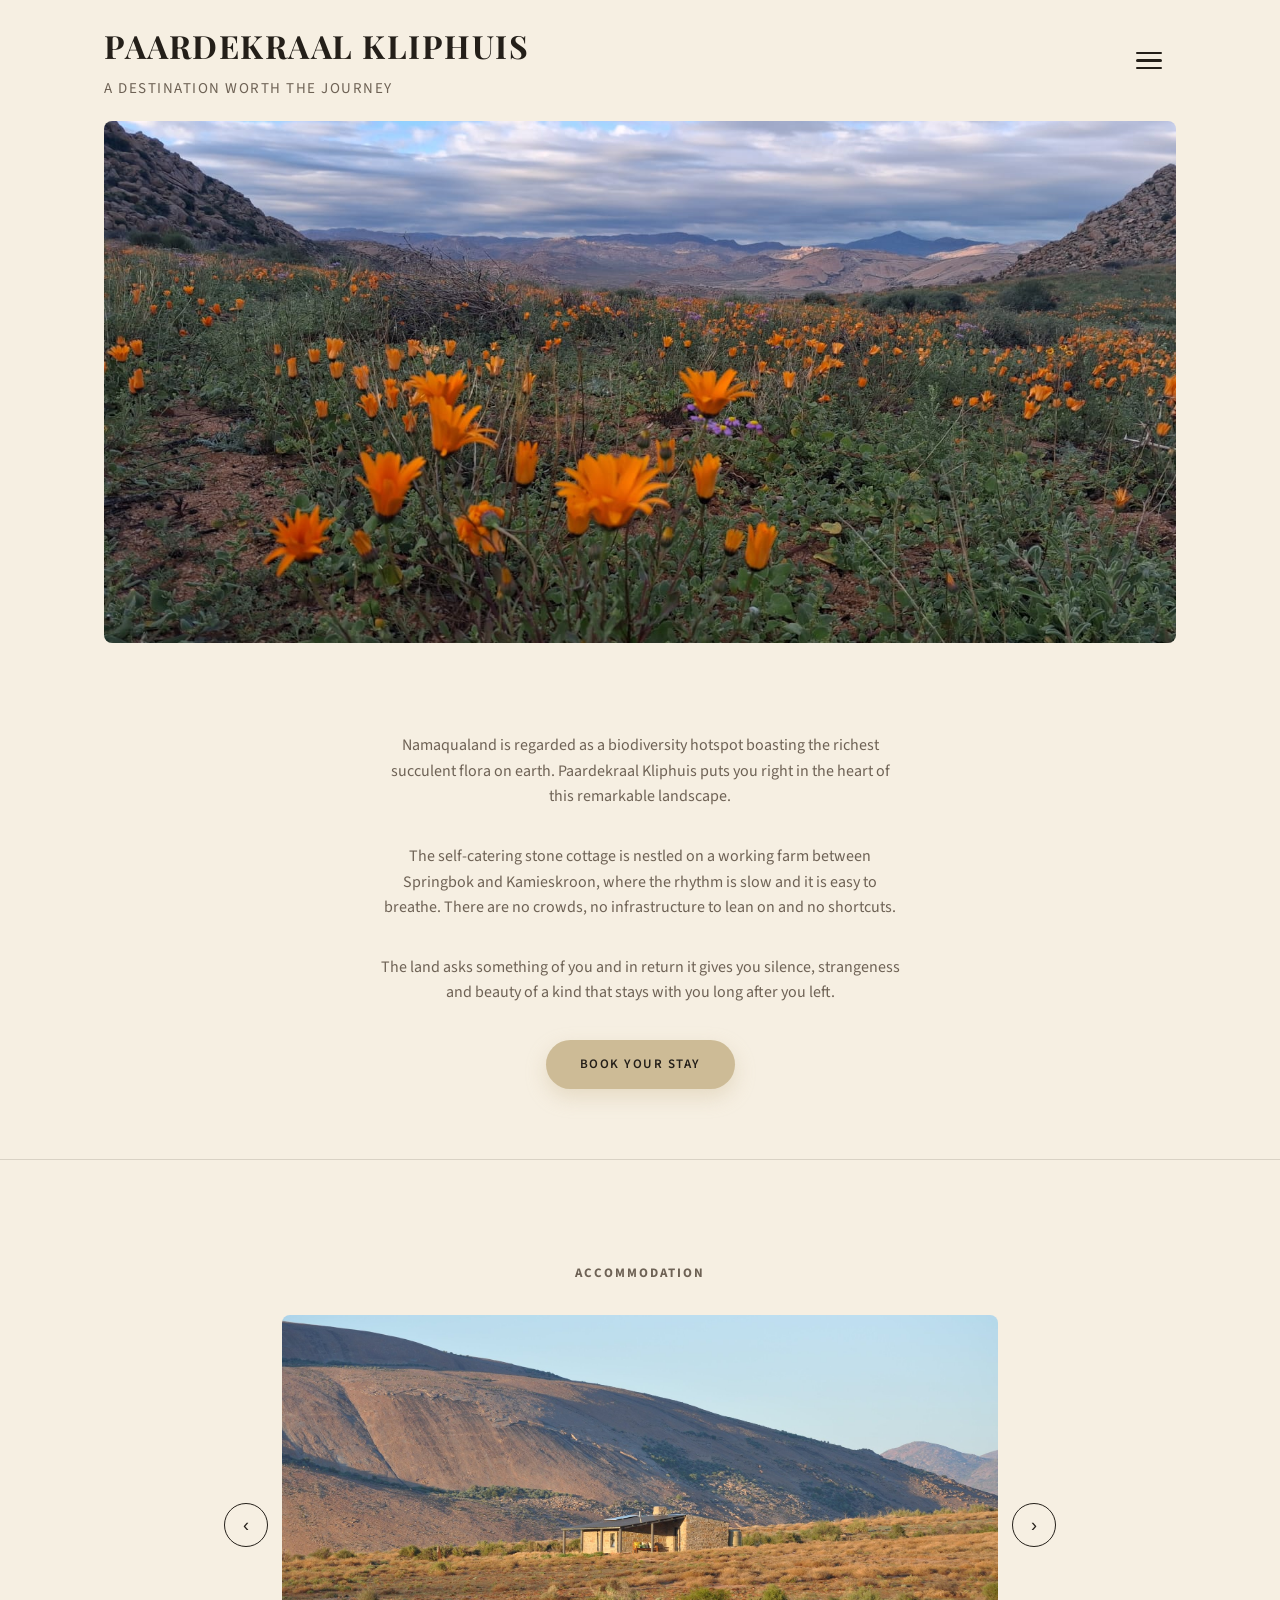
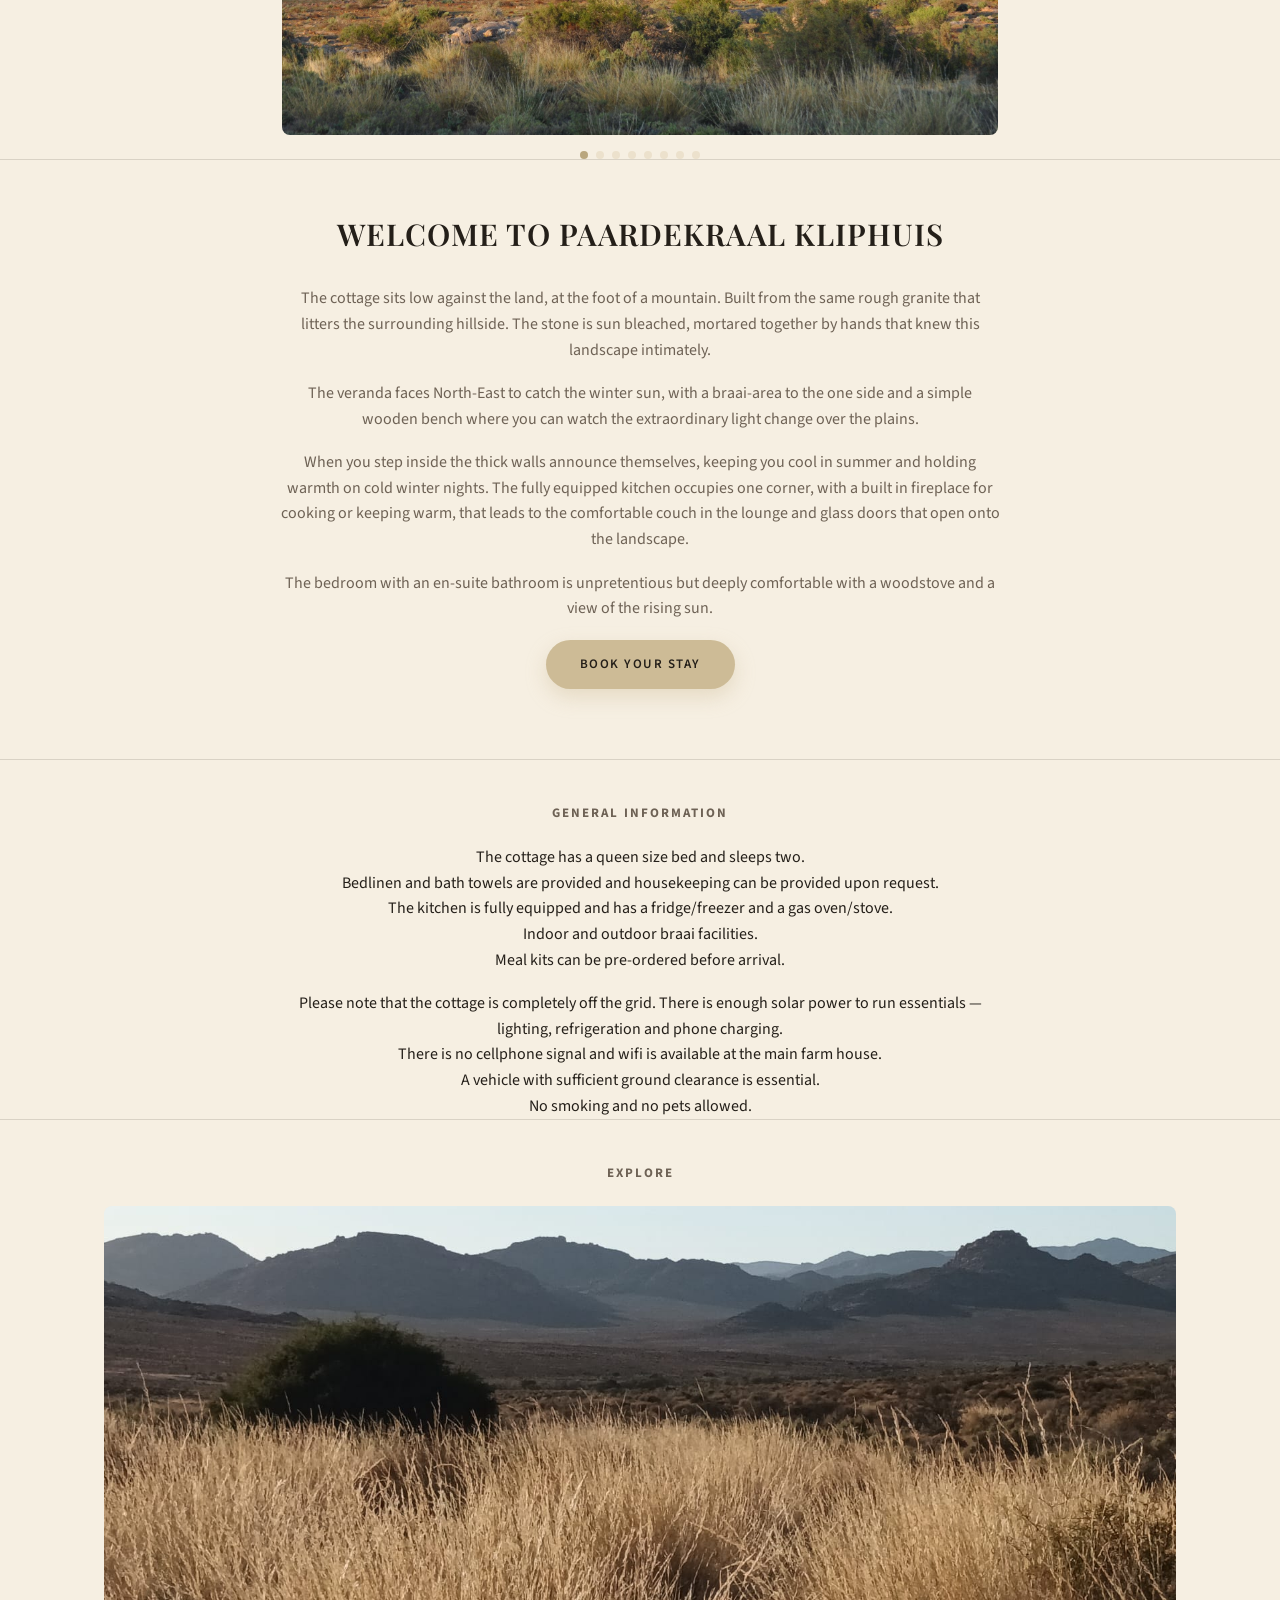
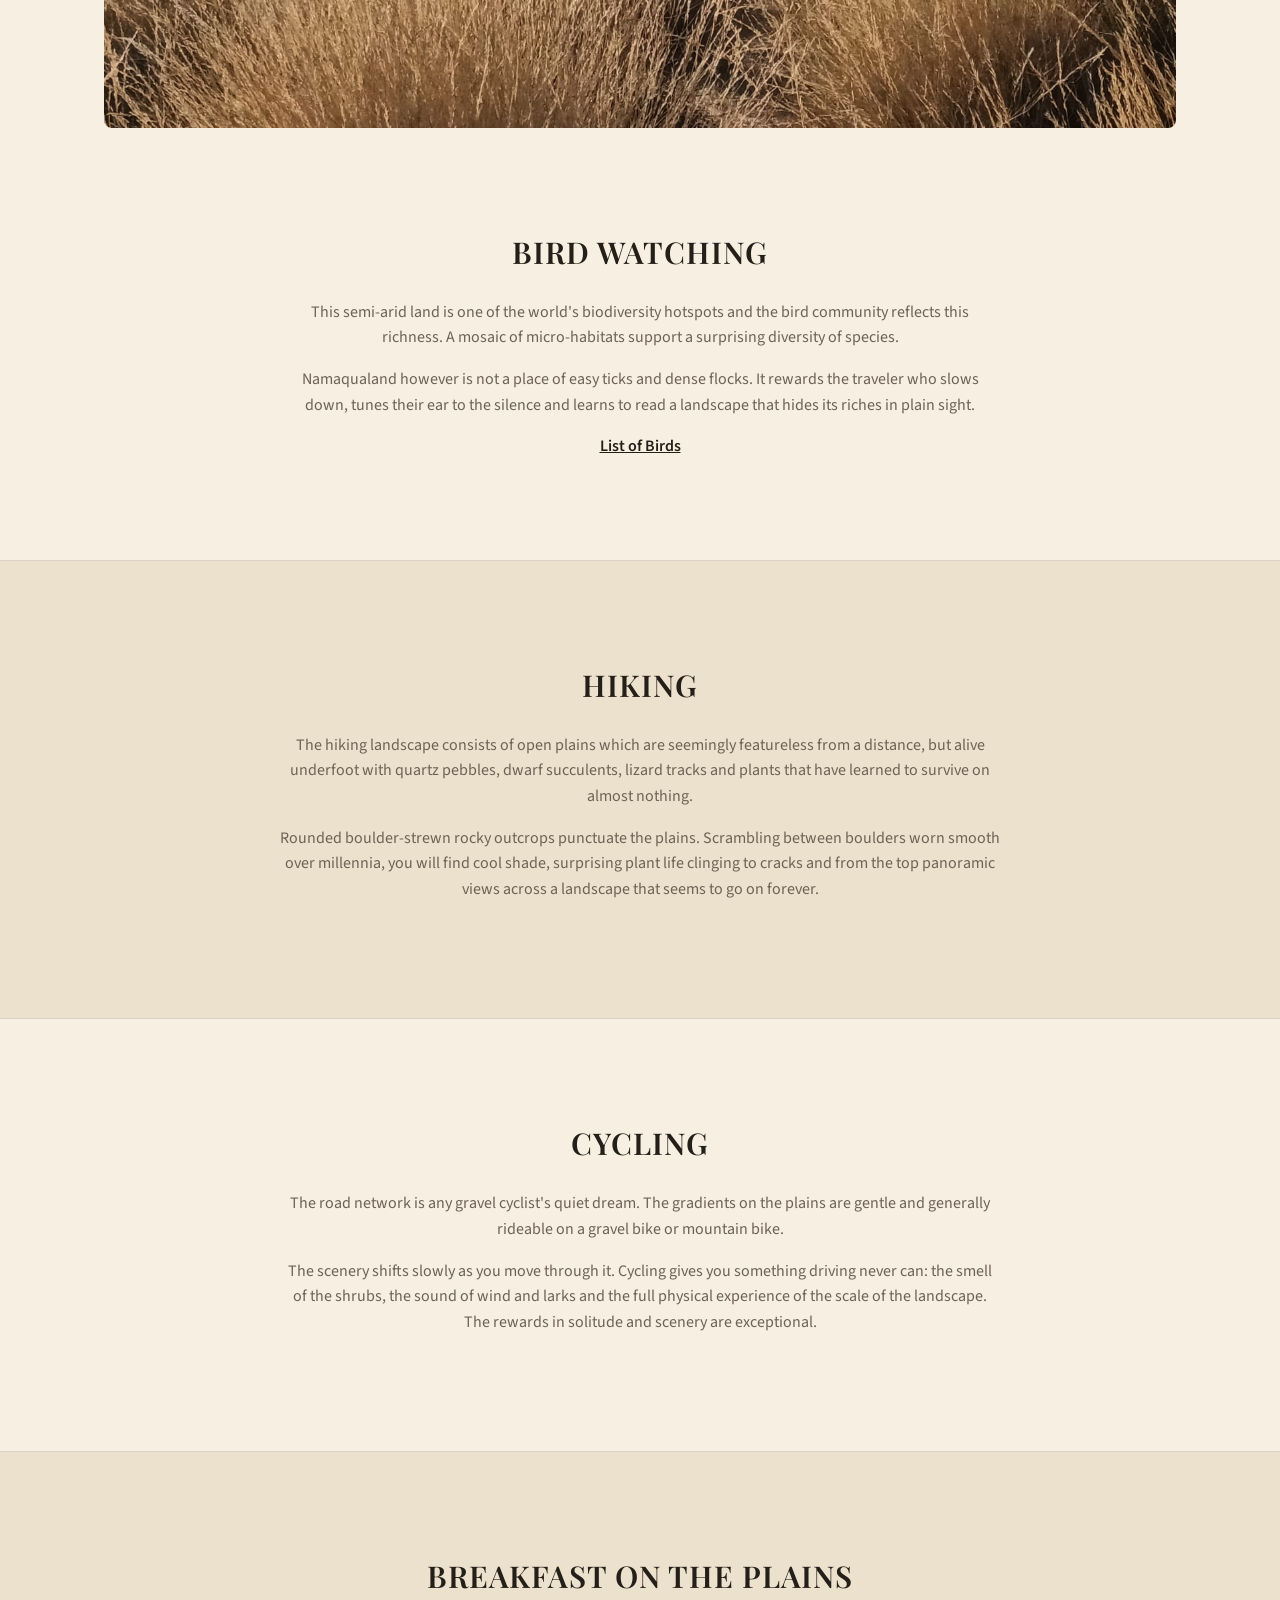
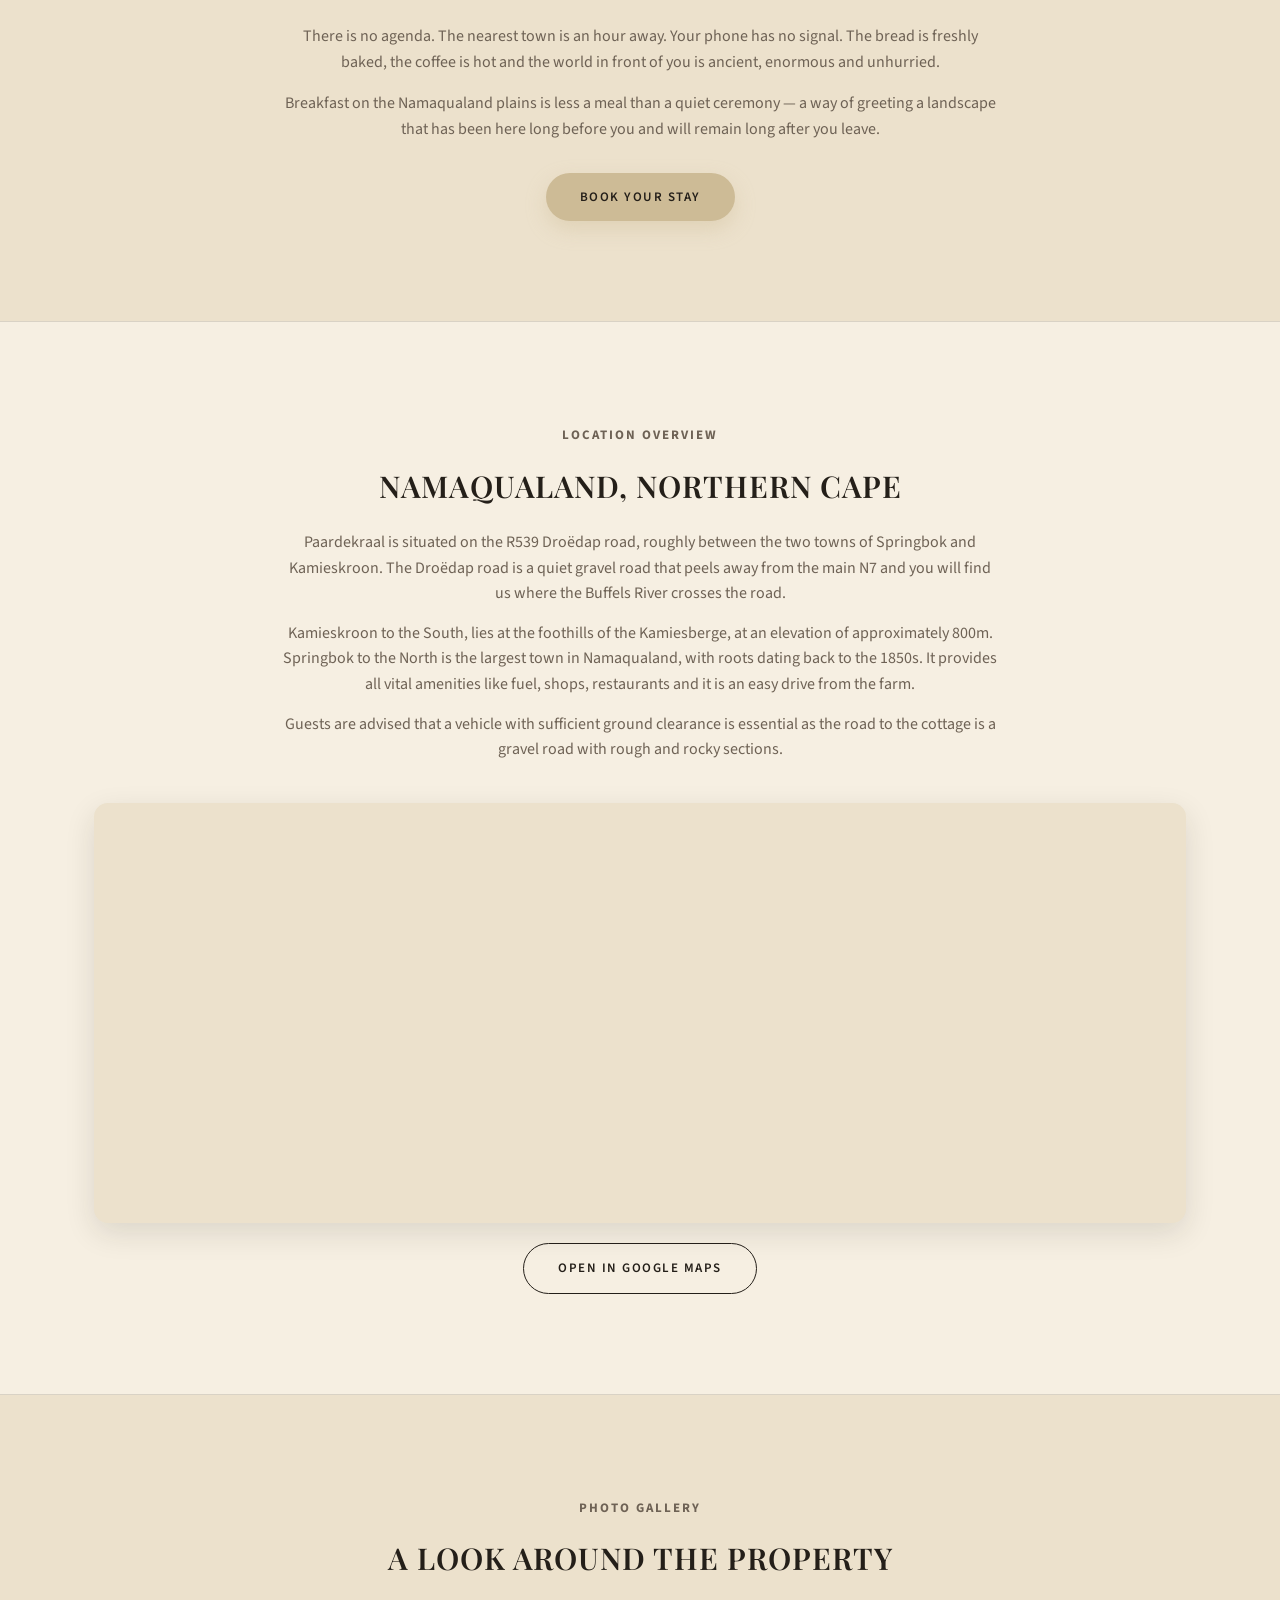
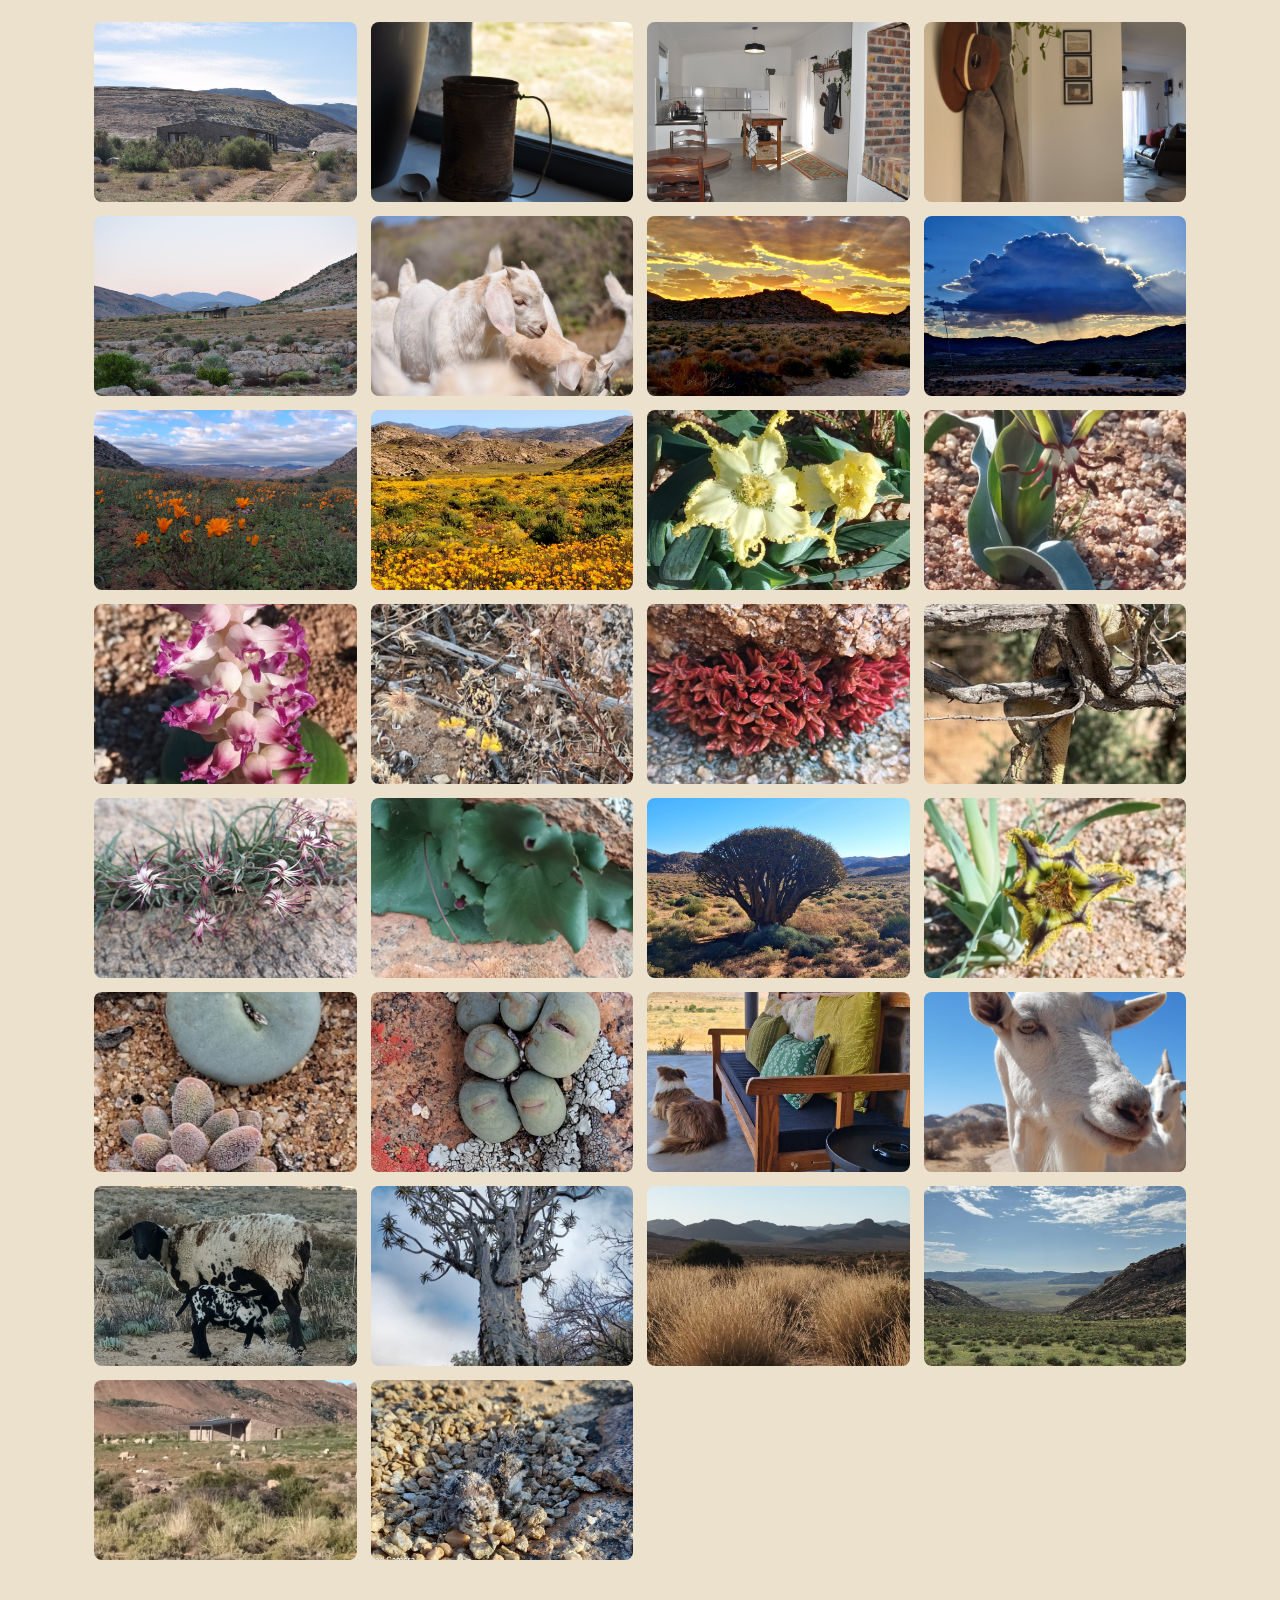
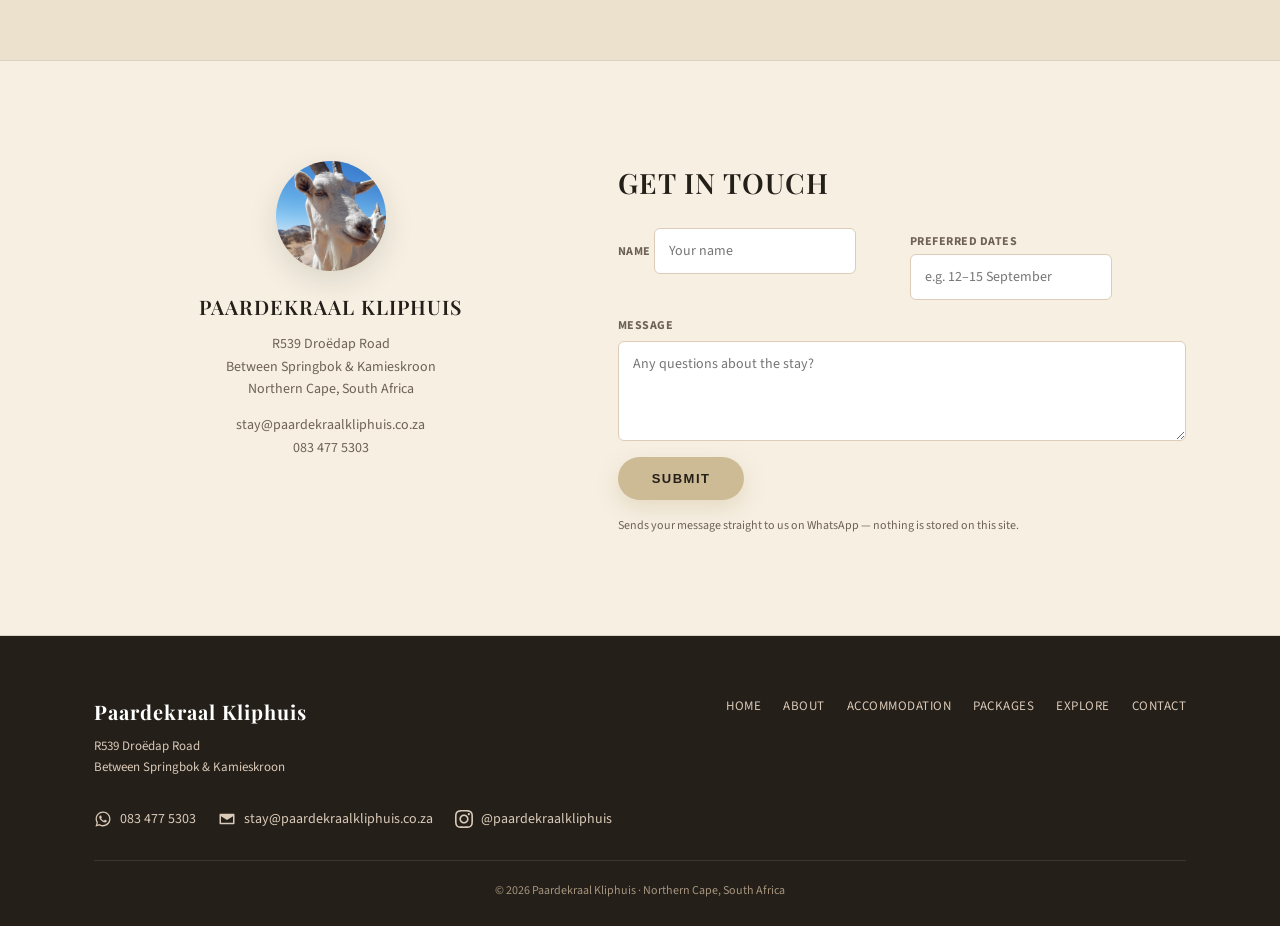
==== index.html @ 0a8bfa90 "Write General Information content directly under the home page section title instead of linking out" ====
<!DOCTYPE html>
<html lang="en">
<head>
<meta charset="UTF-8">
<meta name="viewport" content="width=device-width, initial-scale=1.0">
<meta name="color-scheme" content="only light">
<title>Paardekraal Kliphuis | Namaqualand Farm Stay</title>
<meta name="description" content="Paardekraal Kliphuis — a self-catering stone cottage on a working farm between Springbok and Kamieskroon, Northern Cape. A destination worth the journey.">
<link rel="preconnect" href="https://fonts.googleapis.com">
<link rel="preconnect" href="https://fonts.gstatic.com" crossorigin>
<link href="https://fonts.googleapis.com/css2?family=Playfair+Display:wght@500;600;700&family=Source+Sans+3:wght@300;400;600&display=swap" rel="stylesheet">
<style>
  :root{
    --terracotta:#cdbb96;
    --terracotta-dark:#b9a67e;
    --gold:#a68f66;
    --cream:#f6efe2;
    --cream-dark:#ece1cc;
    --brown:#241f19;
    --brown-soft:#6e6255;
    --white:#ffffff;
    --shadow:0 10px 30px rgba(36,31,25,0.12);
    --radius:14px;
  }
  *{box-sizing:border-box;margin:0;padding:0;}
  :root{color-scheme:only light;}
  html{scroll-behavior:smooth;}
  body{
    font-family:'Source Sans 3',-apple-system,BlinkMacSystemFont,"Segoe UI",Roboto,Helvetica,Arial,sans-serif;
    color:var(--brown);background:var(--cream);line-height:1.6;
  }
  img{max-width:100%;display:block;}
  a{color:inherit;}
  p{text-wrap:pretty;}
  .container{max-width:1140px;margin:0 auto;padding:0 24px;}
  h1,h2,h3{font-family:'Playfair Display',Georgia,serif;color:var(--brown);font-weight:600;}
  .eyebrow{text-transform:uppercase;letter-spacing:2px;font-size:13px;font-weight:700;color:var(--brown-soft);}
  .btn{
    display:inline-block;padding:14px 34px;border-radius:999px;font-weight:600;font-size:13px;
    letter-spacing:1.5px;text-transform:uppercase;text-decoration:none;cursor:pointer;border:none;
    transition:transform .15s ease, box-shadow .15s ease;
  }
  .btn:hover{transform:translateY(-2px);}
  .btn-primary{background:var(--terracotta);color:var(--brown);box-shadow:0 8px 20px rgba(205,187,150,0.4);}
  .btn-primary:hover{background:var(--terracotta-dark);color:var(--brown);}
  .btn-outline{background:transparent;color:var(--brown);border:1.5px solid var(--brown);}
  .btn-outline:hover{background:var(--brown);color:var(--white);}
  section{padding:100px 0;}
  hr.divider{border:none;height:1px;background:rgba(58,44,34,0.15);width:100%;margin:0;}

  /* NAV — hamburger far left (links to menu page), title stack on the right */
  header.nav{background:var(--cream);padding:20px 104px;}
  .nav-inner{display:flex;align-items:center;justify-content:space-between;width:100%;}
  .nav-toggle{
    display:flex;flex-direction:column;justify-content:center;gap:5px;
    width:40px;height:40px;background:none;border:none;cursor:pointer;padding:0;text-decoration:none;
  }
  .nav-toggle span{display:block;width:26px;height:2.5px;border-radius:2px;background:var(--brown);}
  .logo-stack{text-align:left;}
  .logo{font-family:'Playfair Display',serif;font-weight:700;font-size:clamp(20px, 6vw, 32px);letter-spacing:1.5px;text-transform:uppercase;}
  .tagline{font-size:clamp(10px, 2.6vw, 15px);letter-spacing:1.5px;text-transform:uppercase;color:var(--brown-soft);margin-top:6px;}

  /* HERO */
  .hero-wrap{padding:0 104px;}
  .hero-img{width:100%;height:58vh;min-height:378px;object-fit:cover;display:block;border-radius:8px;}
  .hero-text{text-align:center;padding:90px 0 70px;}
  .hero-text h1{font-size:clamp(26px, 7vw, 38px);line-height:1.25;max-width:760px;margin:0 auto 18px;text-transform:uppercase;letter-spacing:1px;}
  .hero-text p{max-width:520px;margin:0 auto 34px;color:var(--brown-soft);font-size:16px;}

  /* ACTIVITY BLOCKS */
  .activity-block{max-width:720px;margin:0 auto;text-align:center;}

  /* SINGLE-IMAGE SLIDER */
  .slider{display:flex;align-items:center;gap:14px;padding:0 24px 0;max-width:880px;margin:0 auto;}
  .slider-arrow{
    flex:none;width:44px;height:44px;border-radius:50%;border:1.5px solid var(--brown);background:none;
    display:flex;align-items:center;justify-content:center;cursor:pointer;font-size:18px;color:var(--brown);
  }
  .slider-arrow:hover{background:var(--brown);color:var(--white);}
  .slider-frame{flex:1;overflow:hidden;border-radius:8px;cursor:pointer;}
  .slider-frame img{width:100%;height:420px;object-fit:cover;display:block;}
  .slider-dots{display:flex;justify-content:center;gap:8px;margin-top:16px;}
  .slider-dots span{width:8px;height:8px;border-radius:50%;background:var(--cream-dark);display:block;}
  .slider-dots span.active{background:var(--terracotta-dark);}

  /* LIGHTBOX */
  .lightbox-overlay{
    position:fixed;inset:0;background:rgba(20,16,12,0.92);z-index:999;
    display:none;align-items:center;justify-content:center;padding:30px;
  }
  .lightbox-overlay.open{display:flex;}
  .lightbox-overlay img{max-width:92vw;max-height:88vh;border-radius:8px;object-fit:contain;}
  .lightbox-close{
    position:absolute;top:20px;right:24px;width:44px;height:44px;border-radius:50%;
    background:rgba(255,255,255,0.15);border:none;color:var(--white);font-size:26px;
    cursor:pointer;display:flex;align-items:center;justify-content:center;
  }
  .lightbox-close:hover{background:rgba(255,255,255,0.3);}

  /* STRIP GALLERY — 3 visible photos + arrows */
  .strip{display:flex;align-items:center;gap:14px;padding:0 24px 90px;max-width:1000px;margin:0 auto;}
  .strip-arrow{
    flex:none;width:44px;height:44px;border-radius:50%;border:1.5px solid var(--brown);background:none;
    display:flex;align-items:center;justify-content:center;cursor:pointer;font-size:18px;color:var(--brown);
  }
  .strip-arrow:hover{background:var(--brown);color:var(--white);}
  .strip-track{display:flex;gap:16px;overflow:hidden;flex:1;}
  .strip-track img{width:calc((100% - 32px)/3);height:200px;object-fit:cover;border-radius:6px;flex:none;transition:transform .3s;}

  /* SPLIT (welcome / location) */
  .split{display:grid;gap:0;grid-template-columns:1fr;align-items:stretch;}
  @media(min-width:860px){.split{grid-template-columns:1fr 1fr;}}
  .split img{width:100%;height:100%;object-fit:cover;min-height:340px;}
  .split-text{display:flex;flex-direction:column;justify-content:center;padding:60px;text-align:center;}
  .split-text h2{font-size:clamp(22px, 6vw, 30px);text-transform:uppercase;letter-spacing:1px;margin:10px 0 18px;}
  .split-text p{color:var(--brown-soft);margin-bottom:14px;}
  .split-text .btn{margin-top:14px;align-self:center;}

  /* MARQUEE */
  .marquee{background:var(--brown);color:var(--cream);overflow:hidden;padding:20px 0;white-space:nowrap;}
  .marquee-track{display:inline-block;animation:marquee 28s linear infinite;font-family:'Playfair Display',serif;font-size:15px;letter-spacing:2px;text-transform:uppercase;}
  .marquee-track span{margin:0 22px;color:var(--gold);}
  @keyframes marquee{from{transform:translateX(0);}to{transform:translateX(-50%);}}
  @media(prefers-reduced-motion:reduce){.marquee-track{animation:none;}}

  /* FAQ */
  .faq-wrap{display:grid;gap:50px;grid-template-columns:1fr;align-items:center;}
  @media(min-width:860px){.faq-wrap{grid-template-columns:1fr 1fr;}}
  .faq-wrap img{width:100%;border-radius:var(--radius);box-shadow:var(--shadow);}
  .faq-head h2{font-size:clamp(22px, 6vw, 30px);text-transform:uppercase;letter-spacing:1px;margin-bottom:24px;}
  details.faq-item{border-bottom:1px solid #ddccb8;padding:16px 0;}
  details.faq-item summary{cursor:pointer;font-weight:600;color:var(--brown);list-style:none;display:flex;justify-content:space-between;align-items:center;}
  details.faq-item summary::-webkit-details-marker{display:none;}
  details.faq-item summary::after{content:'+';font-size:20px;color:var(--brown);}
  details.faq-item[open] summary::after{content:'–';}
  details.faq-item p{margin-top:12px;color:var(--brown-soft);font-size:14px;}

  /* PACKAGES — text+button left, stacked list right */
  .packages-wrap{display:grid;gap:50px;grid-template-columns:1fr;align-items:center;}
  @media(min-width:860px){.packages-wrap{grid-template-columns:1fr 1fr;}}
  .packages-text{text-align:center;}
  @media(min-width:860px){.packages-text{text-align:left;}}
  .packages-text h2{font-size:clamp(22px, 6vw, 30px);text-transform:uppercase;letter-spacing:1px;margin:14px 0 16px;}
  .packages-text p{color:var(--brown-soft);margin-bottom:22px;}
  .packages-list{display:flex;flex-direction:column;}
  .package-row{border-top:1px solid #ddccb8;padding:26px 6px;text-align:center;}
  .packages-list .package-row:last-child{border-bottom:1px solid #ddccb8;}
  .package-row h3{font-size:16px;text-transform:uppercase;letter-spacing:.5px;margin-bottom:6px;color:var(--brown);}
  .package-row p{color:var(--brown-soft);font-size:14px;font-style:italic;}

  /* COMMITTED (plain text) */
  .committed{text-align:center;background:var(--cream-dark);}
  .committed .container{max-width:680px;}
  .committed h2{font-size:clamp(22px, 6vw, 30px);text-transform:uppercase;letter-spacing:1px;margin:14px 0 16px;}
  .committed p{color:var(--brown-soft);}

  /* CTA BANNER */
  .cta-banner{position:relative;padding:0;}
  .cta-banner-img{width:100%;height:520px;object-fit:cover;display:block;}
  .cta-card{
    position:absolute;top:50%;left:50%;transform:translate(-50%,-50%);
    background:var(--white);border-radius:var(--radius);box-shadow:var(--shadow);
    padding:48px 40px;max-width:460px;width:90%;text-align:center;
  }
  .cta-card h2{font-size:clamp(20px, 5.5vw, 26px);text-transform:uppercase;letter-spacing:1px;margin-bottom:16px;}
  .cta-card p{color:var(--brown-soft);margin-bottom:22px;font-size:14px;}

  /* CONTACT */
  .contact-wrap{display:grid;gap:50px;grid-template-columns:1fr;}
  @media(min-width:860px){.contact-wrap{grid-template-columns:1fr 1.2fr;}}
  .contact-info{text-align:center;}
  .contact-photo{width:110px;height:110px;border-radius:50%;object-fit:cover;margin:0 auto 20px;box-shadow:var(--shadow);}
  .contact-info h3{font-size:20px;text-transform:uppercase;letter-spacing:1px;margin-bottom:10px;}
  .contact-info p{color:var(--brown-soft);font-size:14px;}
  .contact-form h2{font-size:clamp(20px, 6vw, 28px);text-transform:uppercase;letter-spacing:1px;margin-bottom:22px;}
  form{display:flex;flex-direction:column;gap:16px;}
  .form-row{display:grid;gap:16px;grid-template-columns:1fr;}
  @media(min-width:600px){.form-row{grid-template-columns:1fr 1fr;}}
  form label{font-size:12px;font-weight:700;color:var(--brown-soft);text-transform:uppercase;letter-spacing:.5px;margin-bottom:-10px;}
  form input, form textarea{
    padding:12px 14px;border-radius:6px;border:1px solid #ddccb8;font-family:inherit;font-size:14px;background:var(--white);
  }
  form textarea{resize:vertical;min-height:100px;}
  .form-note{font-size:12px;color:var(--brown-soft);}

  /* FOOTER */
  footer{background:var(--brown);color:#d9c9b8;padding:60px 0 26px;}
  .footer-top{display:flex;flex-wrap:wrap;justify-content:space-between;gap:30px;margin-bottom:24px;}
  .footer-logo{font-family:'Playfair Display',serif;font-size:20px;color:var(--white);font-weight:700;letter-spacing:1px;}
  .footer-links{display:flex;gap:22px;list-style:none;font-size:13px;flex-wrap:wrap;text-transform:uppercase;letter-spacing:.5px;}
  .footer-links a{text-decoration:none;color:#d9c9b8;}
  .footer-links a:hover{color:var(--gold);}
  .footer-contacts{display:flex;flex-wrap:wrap;gap:22px;}
  .footer-contacts a{display:flex;align-items:center;gap:8px;text-decoration:none;color:#d9c9b8;font-size:14px;}
  .footer-contacts a:hover{color:var(--gold);}
  .footer-contacts svg{width:18px;height:18px;fill:currentColor;flex:none;}
  .footer-bottom{border-top:1px solid rgba(255,255,255,0.1);padding-top:20px;margin-top:30px;font-size:12px;text-align:center;color:#a6957f;}

  /* MOBILE */
  @media(max-width:600px){
    .container{padding:0 18px;}
    section{padding:56px 0;}
    header.nav{padding:14px 42px;}
    .hero-wrap{padding:0 42px;}
    .hero-img{height:40vh;min-height:258px;}
    .hero-text{padding:56px 0 44px;}
    .hero-text p{padding:0 6px;}
    .split-text{padding:36px 22px;}
    .slider{padding:0 4px;gap:8px;}
    .slider-arrow{width:36px;height:36px;font-size:16px;}
    .slider-frame img{height:240px;}
    .strip{padding:0 4px 56px;gap:8px;}
    .strip-arrow{width:36px;height:36px;font-size:16px;}
    .strip-track img{height:140px;}
    .cta-banner-img{height:340px;}
    .cta-card{padding:28px 22px;width:88%;}
    .btn{padding:12px 24px;font-size:12px;}
    .marquee-track{font-size:12px;}
    #map{height:280px !important;}
  }
</style>
</head>
<body>

<header class="nav">
  <div class="nav-inner">
    <div class="logo-stack">
      <div class="logo">Paardekraal Kliphuis</div>
      <div class="tagline">A Destination Worth The Journey</div>
    </div>
    <a href="menu.html" class="nav-toggle" aria-label="Open menu">
      <span></span><span></span><span></span>
    </a>
  </div>
</header>

<div class="hero-wrap">
  <img id="top" class="hero-img" src="images/003.jpeg" alt="Orange wildflower valley under a blue sky at Paardekraal Kliphuis">
</div>

<!-- HERO TEXT -->
<section class="hero-text">
  <div class="container">
    <p>Namaqualand is regarded as a biodiversity hotspot boasting the richest succulent flora on earth. Paardekraal Kliphuis puts you right in the heart of this remarkable landscape.</p>
    <p>The self-catering stone cottage is nestled on a working farm between Springbok and Kamieskroon, where the rhythm is slow and it is easy to breathe. There are no crowds, no infrastructure to lean on and no shortcuts.</p>
    <p>The land asks something of you and in return it gives you silence, strangeness and beauty of a kind that stays with you long after you left.</p>
    <a href="book.html" class="btn btn-primary">Book Your Stay</a>
  </div>
</section>

<hr class="divider">
<!-- ACCOMMODATION -->
<section style="padding-bottom:0;">
  <div class="container" style="text-align:center;margin-bottom:30px;">
    <span class="eyebrow">Accommodation</span>
  </div>
  <div class="slider">
    <button class="slider-arrow" id="slider-prev" aria-label="Previous photo">&#8249;</button>
    <div class="slider-frame" id="slider-frame">
      <img id="slider-img" src="images/032.jpeg" alt="The cottage at sunset with mountains behind">
    </div>
    <button class="slider-arrow" id="slider-next" aria-label="Next photo">&#8250;</button>
  </div>
  <div class="slider-dots" id="slider-dots"></div>
</section>

<div class="lightbox-overlay" id="lightbox">
  <button class="lightbox-close" id="lightbox-close" aria-label="Close">&times;</button>
  <img id="lightbox-img" src="" alt="">
</div>

<script>
  (function(){
    var photos = [
      { src: 'images/032.jpeg', alt: 'The cottage at sunset with mountains behind', pos: 'center' },
      { src: 'images/033.jpeg', alt: 'Bathroom vanity and sink', pos: 'center 20%' },
      { src: 'images/034.jpeg', alt: 'Bathroom with shower', pos: 'center' },
      { src: 'images/035.jpeg', alt: 'Bedroom', pos: 'center' },
      { src: 'images/036.jpeg', alt: 'Wood-burning stove', pos: 'center' },
      { src: 'images/037.jpeg', alt: 'Kitchen', pos: 'center' },
      { src: 'images/038.jpeg', alt: 'Bookshelf and entryway', pos: 'center 15%' },
      { src: 'images/039.jpeg', alt: 'Living room with stone wall and cowhide rug', pos: 'center' }
    ];
    var idx = 0;
    var img = document.getElementById('slider-img');
    var dotsWrap = document.getElementById('slider-dots');
    var lightbox = document.getElementById('lightbox');
    var lightboxImg = document.getElementById('lightbox-img');
    photos.forEach(function(_, i){
      var d = document.createElement('span');
      if (i === 0) d.className = 'active';
      dotsWrap.appendChild(d);
    });
    function render(){
      img.src = photos[idx].src;
      img.alt = photos[idx].alt;
      img.style.objectPosition = photos[idx].pos || 'center';
      Array.prototype.forEach.call(dotsWrap.children, function(d, i){
        d.className = (i === idx) ? 'active' : '';
      });
    }
    document.getElementById('slider-prev').addEventListener('click', function(){
      idx = (idx - 1 + photos.length) % photos.length; render();
    });
    document.getElementById('slider-next').addEventListener('click', function(){
      idx = (idx + 1) % photos.length; render();
    });
    document.getElementById('slider-frame').addEventListener('click', function(){
      lightboxImg.src = photos[idx].src;
      lightboxImg.alt = photos[idx].alt;
      lightbox.classList.add('open');
    });
    document.getElementById('lightbox-close').addEventListener('click', function(){
      lightbox.classList.remove('open');
    });
    lightbox.addEventListener('click', function(e){
      if (e.target === lightbox) lightbox.classList.remove('open');
    });
    render();
  })();
</script>

<hr class="divider">
<section class="hero-text" id="welcome" style="padding-top:50px;">
  <div class="container">
    <h2 style="font-size:clamp(22px, 6vw, 30px);text-transform:uppercase;letter-spacing:1px;margin-bottom:28px;">Welcome to Paardekraal Kliphuis</h2>
    <p style="max-width:720px;margin:0 auto 18px;">The cottage sits low against the land, at the foot of a mountain. Built from the same rough granite that litters the surrounding hillside. The stone is sun bleached, mortared together by hands that knew this landscape intimately.</p>
    <p style="max-width:720px;margin:0 auto 18px;">The veranda faces North-East to catch the winter sun, with a braai-area to the one side and a simple wooden bench where you can watch the extraordinary light change over the plains.</p>
    <p style="max-width:720px;margin:0 auto 18px;">When you step inside the thick walls announce themselves, keeping you cool in summer and holding warmth on cold winter nights. The fully equipped kitchen occupies one corner, with a built in fireplace for cooking or keeping warm, that leads to the comfortable couch in the lounge and glass doors that open onto the landscape.</p>
    <p style="max-width:720px;margin:0 auto 18px;">The bedroom with an en-suite bathroom is unpretentious but deeply comfortable with a woodstove and a view of the rising sun.</p>

    <a href="book.html" class="btn btn-primary">Book Your Stay</a>
  </div>
</section>

<hr class="divider">
<div class="container" style="text-align:center;padding-top:40px;padding-bottom:20px;">
  <span class="eyebrow">General Information</span>
</div>
<div class="container" style="text-align:center;">
  <div style="max-width:720px;margin:0 auto;">
    <p style="margin-bottom:0;">The cottage has a queen size bed and sleeps two.</p>
    <p style="margin-bottom:0;">Bedlinen and bath towels are provided and housekeeping can be provided upon request.</p>
    <p style="margin-bottom:0;">The kitchen is fully equipped and has a fridge/freezer and a gas oven/stove.</p>
    <p style="margin-bottom:0;">Indoor and outdoor braai facilities.</p>
    <p style="margin-bottom:18px;">Meal kits can be pre-ordered before arrival.</p>
    <p style="margin-bottom:0;">Please note that the cottage is completely off the grid. There is enough solar power to run essentials — lighting, refrigeration and phone charging.</p>
    <p style="margin-bottom:0;">There is no cellphone signal and wifi is available at the main farm house.</p>
    <p style="margin-bottom:0;">A vehicle with sufficient ground clearance is essential.</p>
    <p>No smoking and no pets allowed.</p>
  </div>
</div>

<hr class="divider">
<!-- EXPLORE -->
<div class="container" style="text-align:center;padding-top:40px;padding-bottom:20px;">
  <span class="eyebrow">Explore</span>
</div>
<div class="hero-wrap">
  <img class="hero-img" src="images/027.jpeg" alt="Golden grass plains and mountains near Paardekraal Kliphuis">
</div>
<section id="explore">
  <div class="container">
    <div class="activity-block">
      <h2 style="font-size:clamp(22px, 6vw, 30px);text-transform:uppercase;letter-spacing:1px;margin-bottom:24px;">Bird Watching</h2>
      <p style="color:var(--brown-soft);margin-bottom:16px;">This semi-arid land is one of the world's biodiversity hotspots and the bird community reflects this richness. A mosaic of micro-habitats support a surprising diversity of species.</p>
      <p style="color:var(--brown-soft);margin-bottom:16px;">Namaqualand however is not a place of easy ticks and dense flocks. It rewards the traveler who slows down, tunes their ear to the silence and learns to read a landscape that hides its riches in plain sight.</p>
      <a href="birds.html" style="color:var(--brown);text-decoration:underline;font-weight:600;">List of Birds</a>
    </div>
  </div>
</section>

<hr class="divider">
<section style="background:var(--cream-dark);">
  <div class="container">
    <div class="activity-block">
      <h2 style="font-size:clamp(22px, 6vw, 30px);text-transform:uppercase;letter-spacing:1px;margin-bottom:24px;">Hiking</h2>
      <p style="color:var(--brown-soft);margin-bottom:16px;">The hiking landscape consists of open plains which are seemingly featureless from a distance, but alive underfoot with quartz pebbles, dwarf succulents, lizard tracks and plants that have learned to survive on almost nothing.</p>
      <p style="color:var(--brown-soft);margin-bottom:16px;">Rounded boulder-strewn rocky outcrops punctuate the plains. Scrambling between boulders worn smooth over millennia, you will find cool shade, surprising plant life clinging to cracks and from the top panoramic views across a landscape that seems to go on forever.</p>
    </div>
  </div>
</section>

<hr class="divider">
<section>
  <div class="container">
    <div class="activity-block">
      <h2 style="font-size:clamp(22px, 6vw, 30px);text-transform:uppercase;letter-spacing:1px;margin-bottom:24px;">Cycling</h2>
      <p style="color:var(--brown-soft);margin-bottom:16px;">The road network is any gravel cyclist's quiet dream. The gradients on the plains are gentle and generally rideable on a gravel bike or mountain bike.</p>
      <p style="color:var(--brown-soft);margin-bottom:16px;">The scenery shifts slowly as you move through it. Cycling gives you something driving never can: the smell of the shrubs, the sound of wind and larks and the full physical experience of the scale of the landscape. The rewards in solitude and scenery are exceptional.</p>
    </div>
  </div>
</section>

<hr class="divider">
<section style="background:var(--cream-dark);">
  <div class="container">
    <div class="activity-block">
      <h2 style="font-size:clamp(22px, 6vw, 30px);text-transform:uppercase;letter-spacing:1px;margin-bottom:24px;">Breakfast on the Plains</h2>
      <p style="color:var(--brown-soft);margin-bottom:16px;">There is no agenda. The nearest town is an hour away. Your phone has no signal. The bread is freshly baked, the coffee is hot and the world in front of you is ancient, enormous and unhurried.</p>
      <p style="color:var(--brown-soft);margin-bottom:16px;">Breakfast on the Namaqualand plains is less a meal than a quiet ceremony — a way of greeting a landscape that has been here long before you and will remain long after you leave.</p>
      <a href="book.html" class="btn btn-primary" style="margin-top:14px;">Book Your Stay</a>
    </div>
  </div>
</section>

<hr class="divider">
<!-- LOCATION -->
<section id="location">
  <div class="container">
    <div style="text-align:center;max-width:720px;margin:0 auto 40px;">
      <span class="eyebrow">Location Overview</span>
      <h2 style="font-size:clamp(22px, 6vw, 30px);text-transform:uppercase;letter-spacing:1px;margin:14px 0 20px;">Namaqualand, Northern Cape</h2>
      <p style="color:var(--brown-soft);margin-bottom:14px;">Paardekraal is situated on the R539 Droëdap road, roughly between the two towns of Springbok and Kamieskroon. The Droëdap road is a quiet gravel road that peels away from the main N7 and you will find us where the Buffels River crosses the road.</p>
      <p style="color:var(--brown-soft);margin-bottom:14px;">Kamieskroon to the South, lies at the foothills of the Kamiesberge, at an elevation of approximately 800m. Springbok to the North is the largest town in Namaqualand, with roots dating back to the 1850s. It provides all vital amenities like fuel, shops, restaurants and it is an easy drive from the farm.</p>
      <p style="color:var(--brown-soft);">Guests are advised that a vehicle with sufficient ground clearance is essential as the road to the cottage is a gravel road with rough and rocky sections.</p>
    </div>
    <div id="map" style="width:100%;height:420px;border-radius:var(--radius);box-shadow:var(--shadow);background:var(--cream-dark);"></div>
    <div style="text-align:center;margin-top:20px;">
      <a id="gmaps-link" href="#" target="_blank" rel="noopener" class="btn btn-outline">Open in Google Maps</a>
    </div>
  </div>
</section>
<link rel="stylesheet" href="https://unpkg.com/leaflet@1.9.4/dist/leaflet.css"/>
<script src="https://unpkg.com/leaflet@1.9.4/dist/leaflet.js"></script>
<script>
  (function () {
    var map = L.map('map', { zoomControl: true });
    L.tileLayer('https://server.arcgisonline.com/ArcGIS/rest/services/World_Imagery/MapServer/tile/{z}/{y}/{x}', {
      attribution: '© <a href="https://www.esri.com">Esri</a>, Maxar, Earthstar Geographics',
      maxZoom: 19
    }).addTo(map);
    var lat = -29.950387, lng = 17.961001;
    map.setView([lat, lng], 15);
    L.marker([lat, lng]).addTo(map)
      .bindPopup('<strong>Paardekraal Kliphuis Reception</strong><br>Northern Cape, South Africa')
      .openPopup();
    document.getElementById('gmaps-link').href = 'https://www.google.com/maps?q=' + lat + ',' + lng;
  })();
</script>

<hr class="divider">
<!-- GALLERY -->
<section id="gallery" style="background:var(--cream-dark);">
  <div class="container">
    <div style="text-align:center;max-width:680px;margin:0 auto 40px;">
      <span class="eyebrow">Photo Gallery</span>
      <h2 style="font-size:clamp(22px, 6vw, 30px);text-transform:uppercase;letter-spacing:1px;margin:14px 0;">A Look Around the Property</h2>
    </div>
    <div id="gallery-grid" style="display:grid;grid-template-columns:repeat(auto-fill,minmax(220px,1fr));gap:14px;"></div>
  </div>
</section>
<script>
  (function(){
    var files = ['042','050','051','052','054','056','001','002','003','004','007','008','009','010','011','012','013','014','015','016','021','022','023','024','025','026','027','028','029','030'];
    var grid = document.getElementById('gallery-grid');
    files.forEach(function(n){
      var a = document.createElement('a');
      a.href = 'images/' + n + '.jpeg';
      a.target = '_blank';
      a.rel = 'noopener';
      a.style.cssText = 'display:block;overflow:hidden;border-radius:8px;';
      var img = document.createElement('img');
      img.src = 'images/' + n + '.jpeg';
      img.alt = 'Paardekraal Kliphuis';
      img.style.cssText = 'width:100%;height:180px;object-fit:cover;display:block;transition:transform .3s;';
      img.onmouseover = function(){ this.style.transform = 'scale(1.05)'; };
      img.onmouseout = function(){ this.style.transform = 'scale(1)'; };
      a.appendChild(img);
      grid.appendChild(a);
    });
  })();
</script>

<hr class="divider">
<!-- CONTACT -->
<section id="contact">
  <div class="container">
    <div class="contact-wrap">
      <div class="contact-info">
        <img class="contact-photo" src="images/024.jpeg" alt="A goat on the farm">
        <h3>Paardekraal Kliphuis</h3>
        <p>R539 Droëdap Road<br>Between Springbok &amp; Kamieskroon<br>Northern Cape, South Africa</p>
        <p style="margin-top:14px;">stay@paardekraalkliphuis.co.za<br>083 477 5303</p>
      </div>
      <div class="contact-form">
        <h2>Get In Touch</h2>
        <form id="inquiry-form">
          <div class="form-row">
            <div>
              <label for="name">Name</label>
              <input id="name" type="text" placeholder="Your name" required>
            </div>
            <div>
              <label for="dates">Preferred Dates</label>
              <input id="dates" type="text" placeholder="e.g. 12–15 September">
            </div>
          </div>
          <label for="message">Message</label>
          <textarea id="message" placeholder="Any questions about the stay?"></textarea>
          <button type="submit" class="btn btn-primary" style="align-self:flex-start;">Submit</button>
          <p class="form-note">Sends your message straight to us on WhatsApp — nothing is stored on this site.</p>
        </form>
        <script>
          document.getElementById('inquiry-form').addEventListener('submit', function(e){
            e.preventDefault();
            var name = document.getElementById('name').value;
            var dates = document.getElementById('dates').value;
            var message = document.getElementById('message').value;
            var text = 'Hi! My name is ' + name + '.\n' +
              (dates ? 'Preferred dates: ' + dates + '\n' : '') +
              (message ? 'Message: ' + message : '');
            window.open('https://wa.me/27834775303?text=' + encodeURIComponent(text), '_blank');
          });
        </script>
      </div>
    </div>
  </div>
</section>

<hr class="divider">
<footer>
  <div class="container">
    <div class="footer-top">
      <div>
        <div class="footer-logo">Paardekraal Kliphuis</div>
        <p style="font-size:13px;margin-top:8px;">R539 Droëdap Road<br>Between Springbok &amp; Kamieskroon</p>
      </div>
      <ul class="footer-links">
        <li><a href="#top">Home</a></li>
        <li><a href="#welcome">About</a></li>
        <li><a href="accommodation.html">Accommodation</a></li>
        <li><a href="book.html#packages">Packages</a></li>
        <li><a href="explore.html">Explore</a></li>
        <li><a href="#contact">Contact</a></li>
      </ul>
      <div class="footer-contacts">
        <a href="https://wa.me/27834775303" target="_blank" rel="noopener" aria-label="Chat on WhatsApp">
          <svg viewBox="0 0 24 24" aria-hidden="true"><path d="M12.04 2C6.58 2 2.13 6.45 2.13 11.91c0 1.75.46 3.45 1.32 4.95L2 22l5.25-1.38a9.9 9.9 0 0 0 4.79 1.22h.01c5.46 0 9.91-4.45 9.91-9.91S17.5 2 12.04 2Zm0 18.02h-.01a8.2 8.2 0 0 1-4.18-1.15l-.3-.18-3.12.82.83-3.04-.2-.31a8.18 8.18 0 0 1-1.26-4.37c0-4.54 3.7-8.23 8.24-8.23 2.2 0 4.27.86 5.82 2.42a8.18 8.18 0 0 1 2.41 5.82c0 4.54-3.69 8.23-8.23 8.23Zm4.52-6.16c-.25-.12-1.47-.72-1.69-.81-.23-.08-.39-.12-.56.13-.16.25-.64.81-.79.97-.14.17-.29.19-.54.06-.25-.12-1.05-.39-2-1.23-.74-.66-1.24-1.47-1.38-1.72-.14-.25-.02-.39.11-.51.11-.11.25-.29.37-.43.13-.14.17-.25.25-.41.08-.17.04-.31-.02-.43-.06-.12-.56-1.34-.76-1.84-.2-.48-.4-.41-.56-.42l-.48-.01c-.17 0-.43.06-.66.31-.23.25-.86.85-.86 2.07 0 1.22.89 2.4 1.01 2.56.12.17 1.75 2.67 4.23 3.74.59.26 1.05.41 1.41.52.59.19 1.13.16 1.56.1.48-.07 1.47-.6 1.68-1.18.21-.58.21-1.07.14-1.18-.06-.1-.22-.16-.47-.28Z"></path></svg>
          <span>083 477 5303</span>
        </a>
        <a href="mailto:stay@paardekraalkliphuis.co.za" aria-label="Send an email">
          <svg viewBox="0 0 24 24" aria-hidden="true"><path d="M3 5h18a1 1 0 0 1 1 1v12a1 1 0 0 1-1 1H3a1 1 0 0 1-1-1V6a1 1 0 0 1 1-1Zm9 7.01L4.4 7H19.6L12 12.01ZM4 8.24V17h16V8.24l-7.43 4.88a1 1 0 0 1-1.14 0L4 8.24Z"></path></svg>
          <span>stay@paardekraalkliphuis.co.za</span>
        </a>
        <a href="https://www.instagram.com/paardekraalkliphuis" target="_blank" rel="noopener" aria-label="Follow on Instagram">
          <svg viewBox="0 0 24 24" aria-hidden="true"><path d="M12 2.163c3.204 0 3.584.012 4.85.07 3.252.148 4.771 1.691 4.919 4.919.058 1.265.069 1.645.069 4.849 0 3.205-.012 3.584-.069 4.849-.149 3.225-1.664 4.771-4.919 4.919-1.266.058-1.644.07-4.85.07-3.204 0-3.584-.012-4.849-.07-3.26-.149-4.771-1.699-4.919-4.92-.058-1.265-.07-1.644-.07-4.849 0-3.204.013-3.583.07-4.849.149-3.227 1.664-4.771 4.919-4.919 1.266-.057 1.645-.069 4.849-.069zm0-2.163c-3.259 0-3.667.014-4.947.072-4.358.2-6.78 2.618-6.98 6.98-.059 1.281-.073 1.689-.073 4.948 0 3.259.014 3.668.072 4.948.2 4.358 2.618 6.78 6.98 6.98 1.281.058 1.689.072 4.948.072 3.259 0 3.668-.014 4.948-.072 4.354-.2 6.782-2.618 6.979-6.98.059-1.28.073-1.689.073-4.948 0-3.259-.014-3.667-.072-4.947-.196-4.354-2.617-6.78-6.979-6.98-1.281-.059-1.69-.073-4.949-.073zm0 5.838c-3.403 0-6.162 2.759-6.162 6.162s2.759 6.163 6.162 6.163 6.162-2.759 6.162-6.163c0-3.403-2.759-6.162-6.162-6.162zm0 10.162c-2.209 0-4-1.79-4-4 0-2.209 1.791-4 4-4s4 1.791 4 4c0 2.21-1.791 4-4 4zm6.406-11.845c-.796 0-1.441.645-1.441 1.44s.645 1.44 1.441 1.44c.795 0 1.439-.645 1.439-1.44s-.644-1.44-1.439-1.44z"></path></svg>
          <span>@paardekraalkliphuis</span>
        </a>
      </div>
    </div>
    <div class="footer-bottom">
      © <span id="year">2026</span> Paardekraal Kliphuis · Northern Cape, South Africa
    </div>
  </div>
</footer>

<script>document.getElementById('year').textContent = new Date().getFullYear();</script>

</body>
</html>
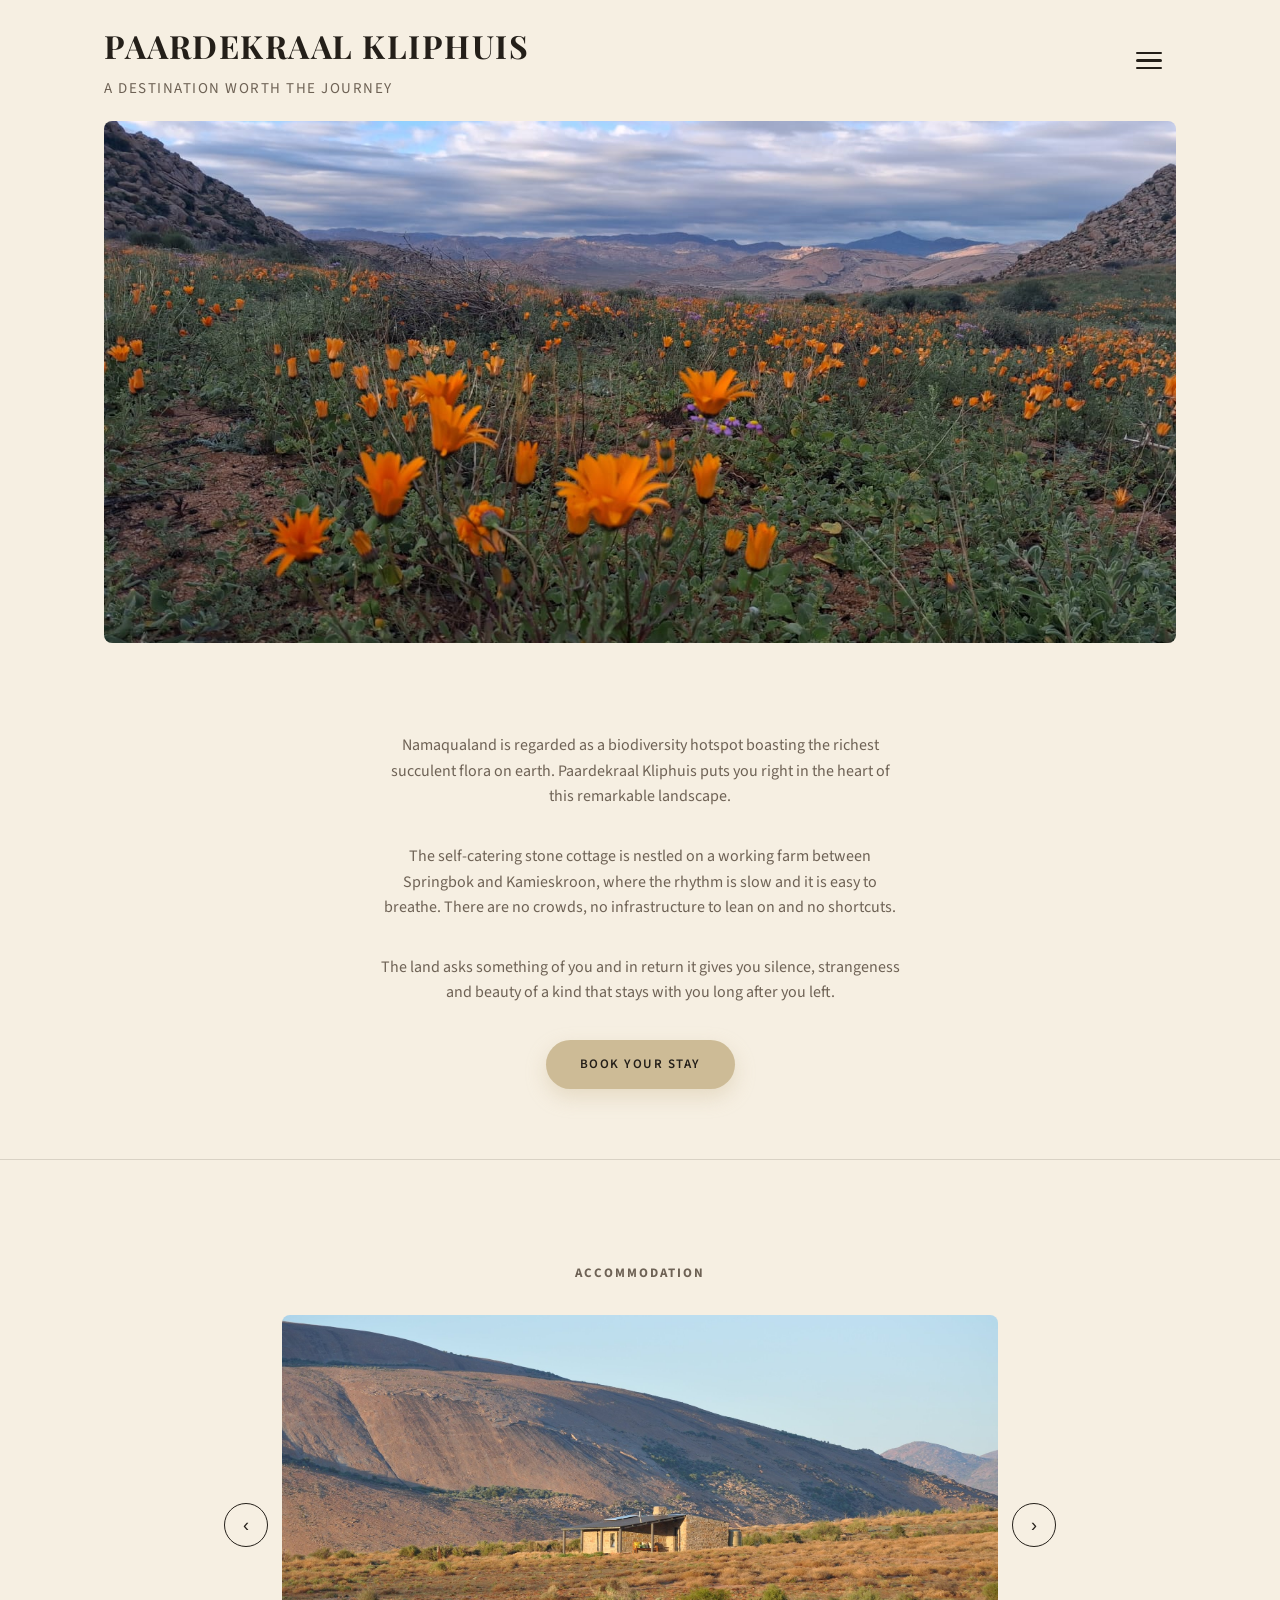
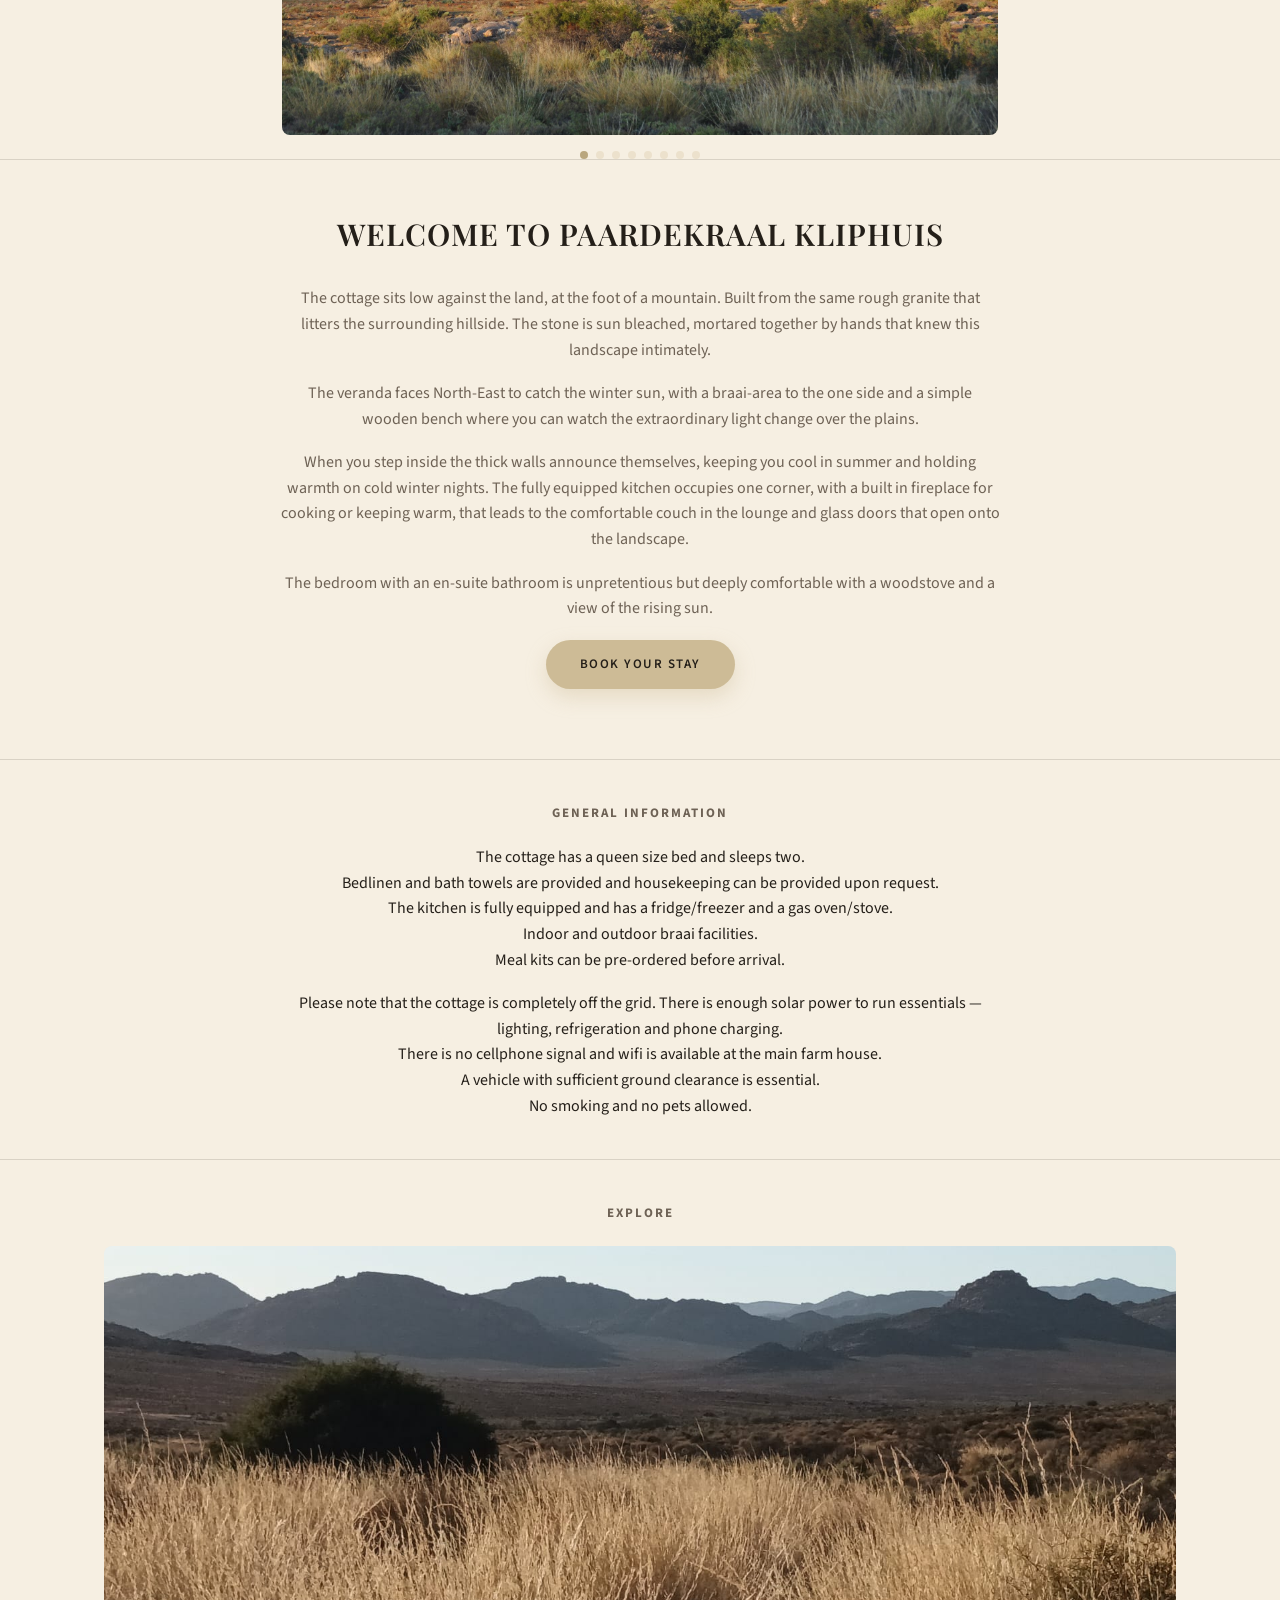
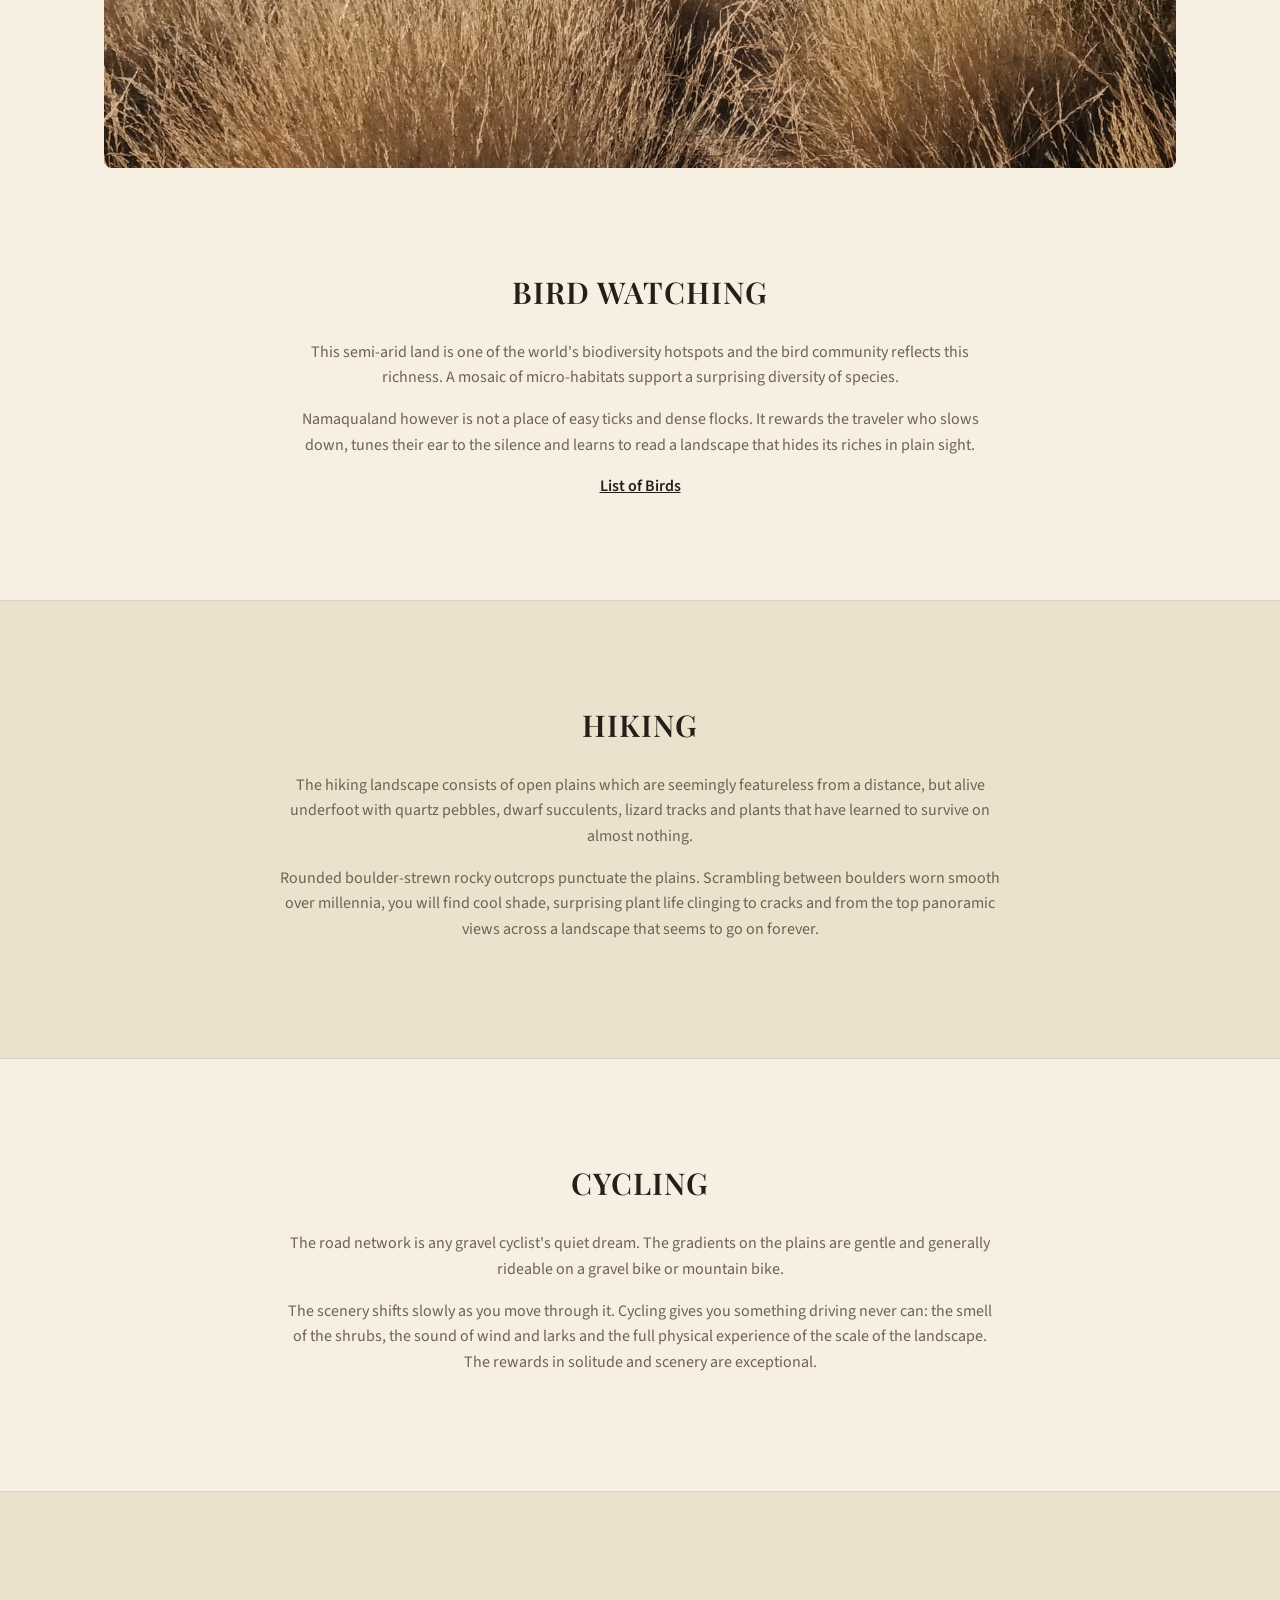
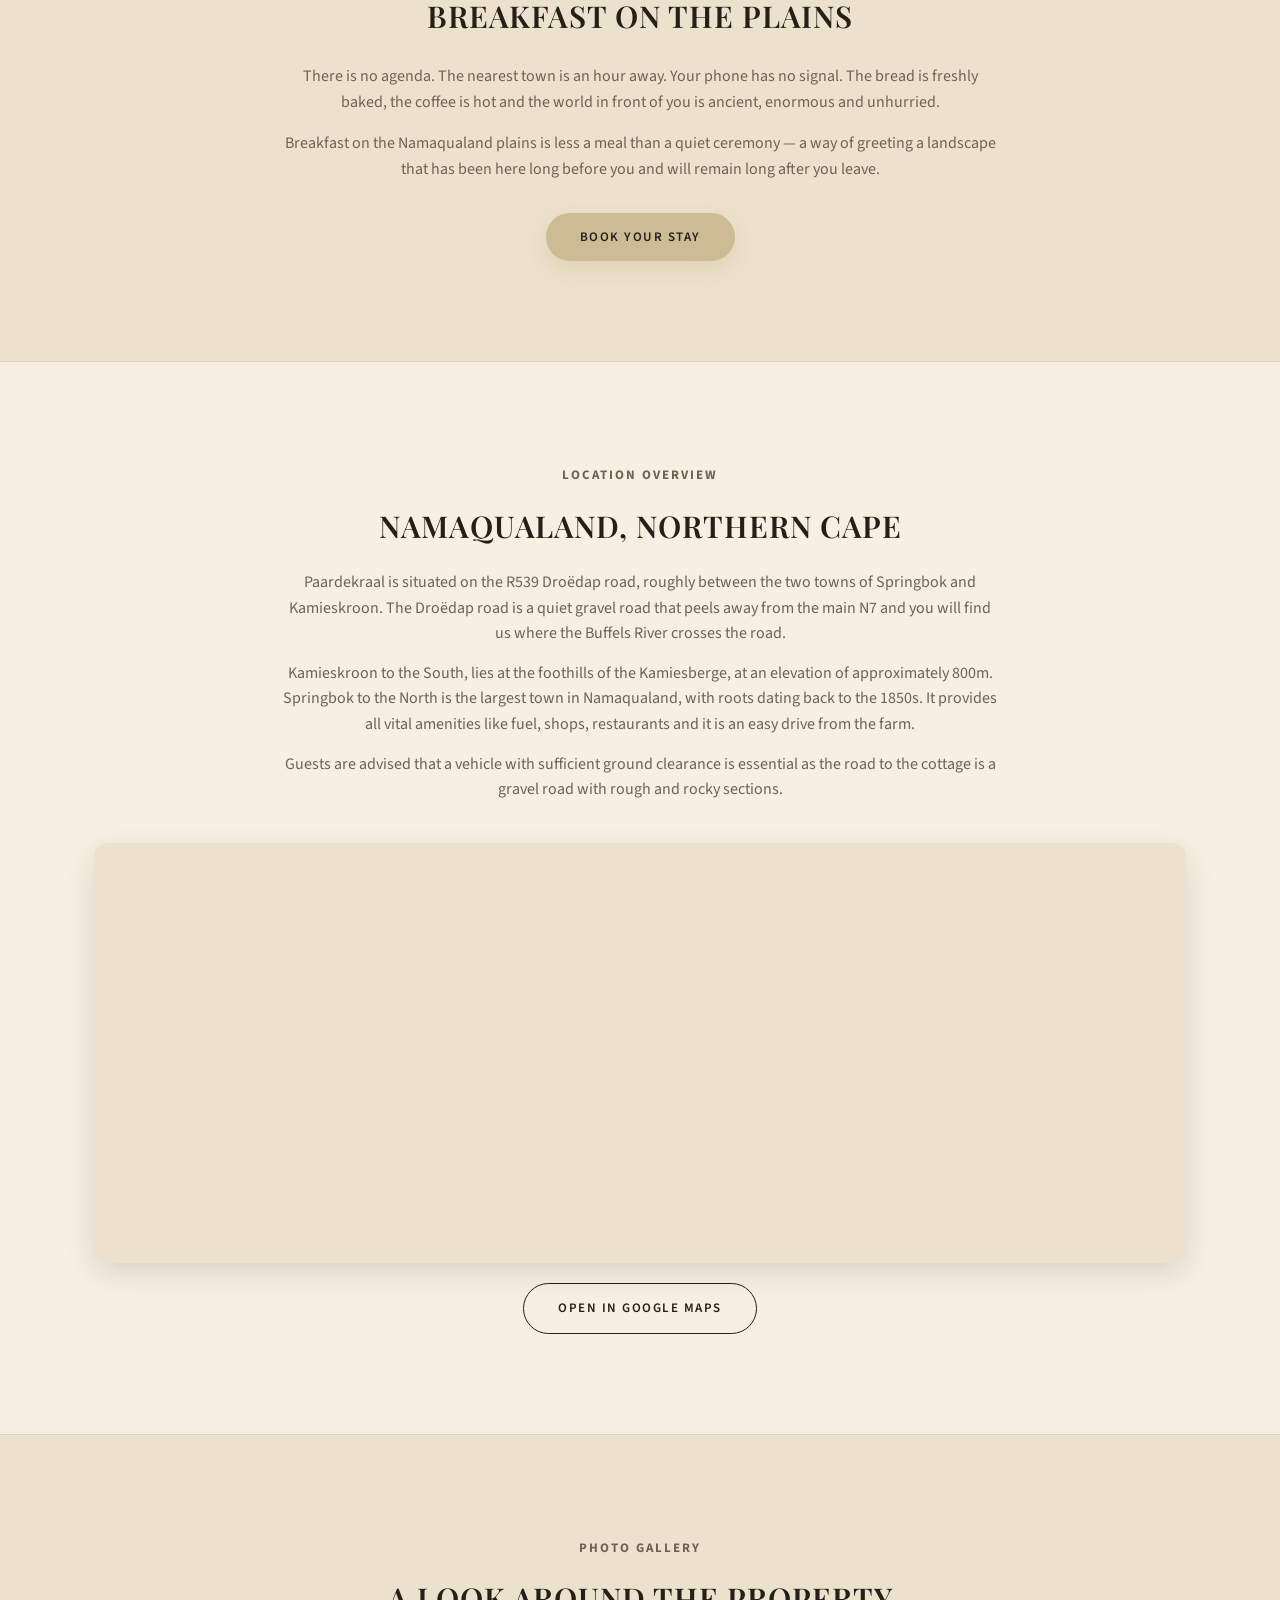
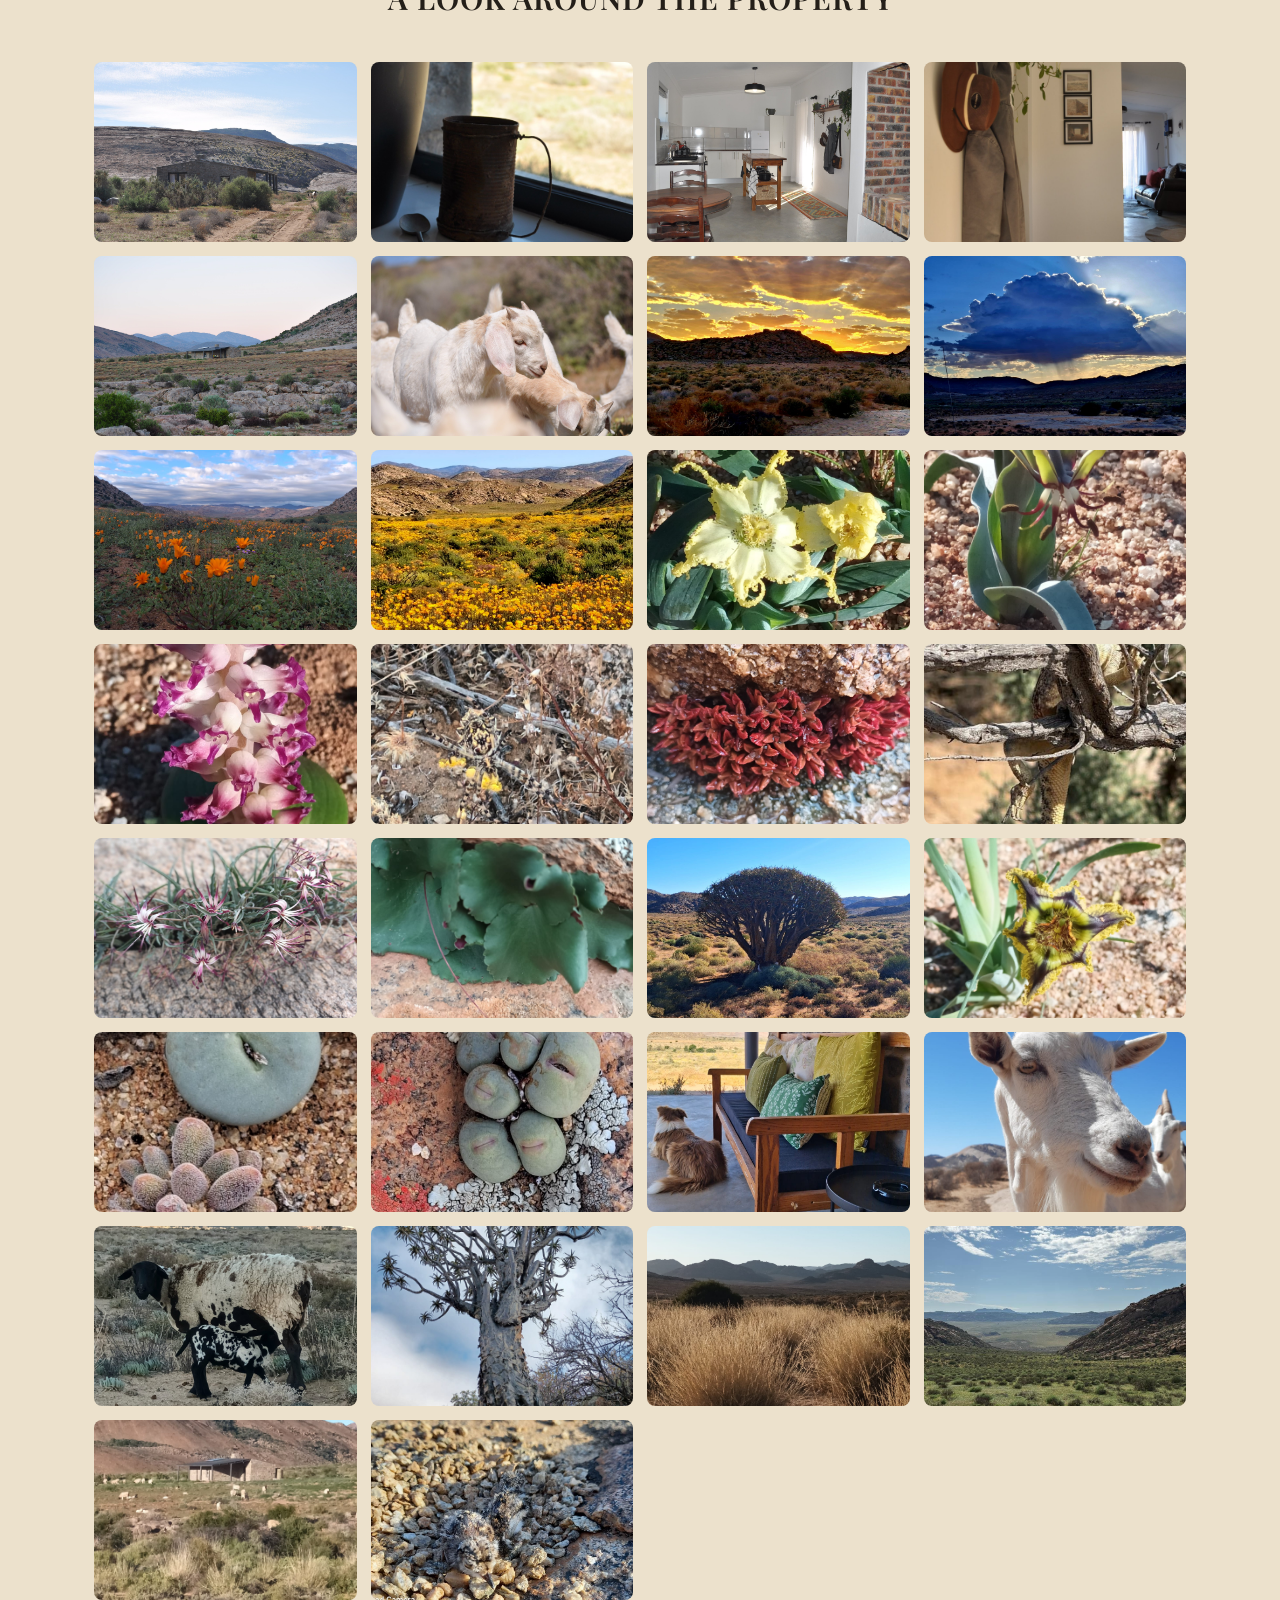
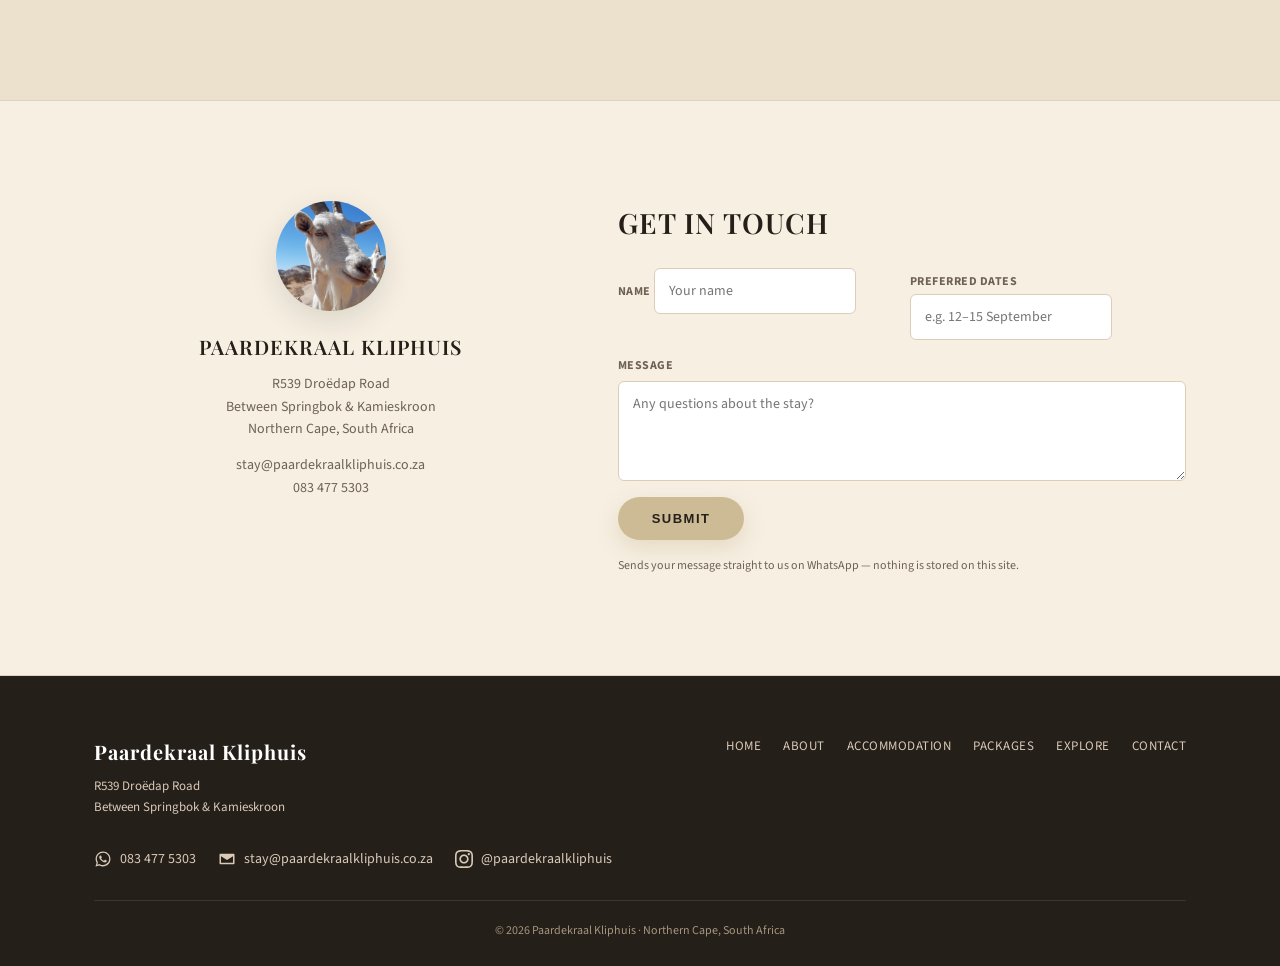
==== commit 25e67da6: "Add spacing under General Information text before the Explore divider" ====
--- a/index.html
+++ b/index.html
@@ -337,7 +337,7 @@
 <div class="container" style="text-align:center;padding-top:40px;padding-bottom:20px;">
   <span class="eyebrow">General Information</span>
 </div>
-<div class="container" style="text-align:center;">
+<div class="container" style="text-align:center;padding-bottom:40px;">
   <div style="max-width:720px;margin:0 auto;">
     <p style="margin-bottom:0;">The cottage has a queen size bed and sleeps two.</p>
     <p style="margin-bottom:0;">Bedlinen and bath towels are provided and housekeeping can be provided upon request.</p>
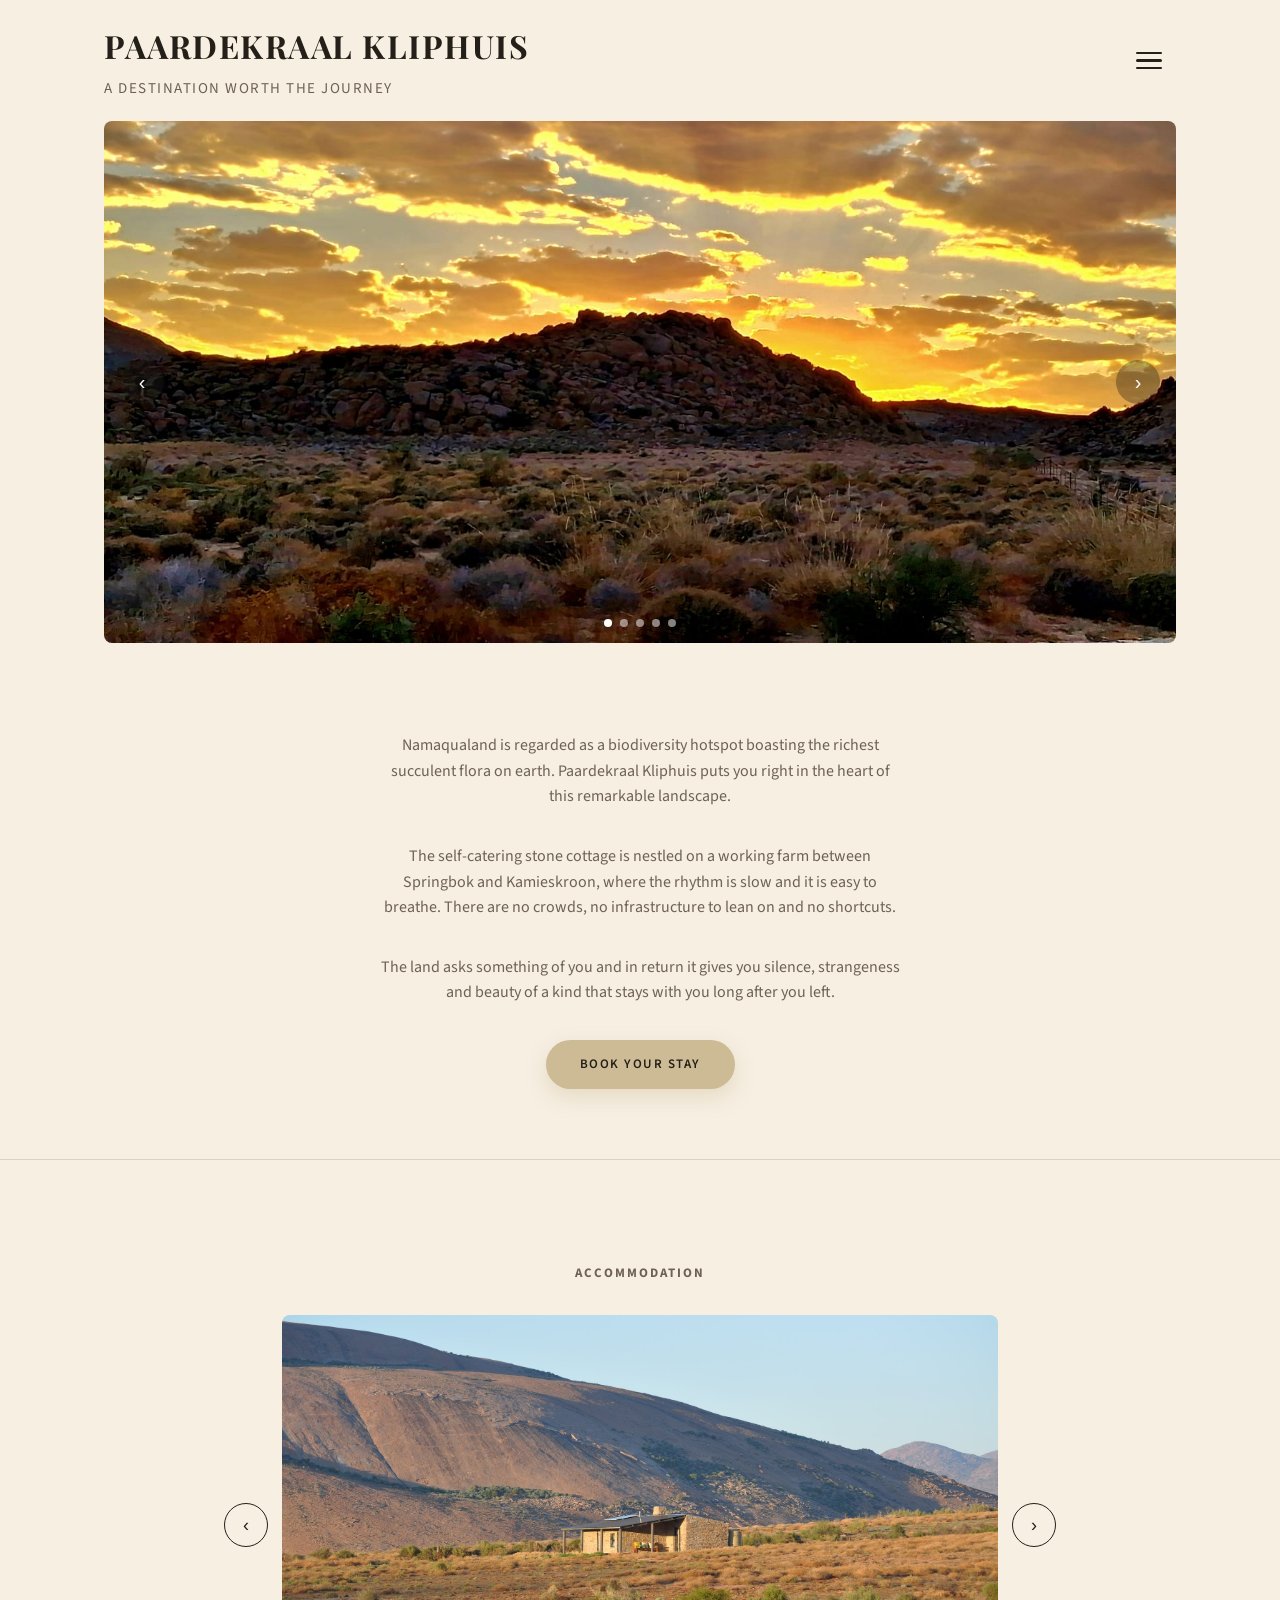
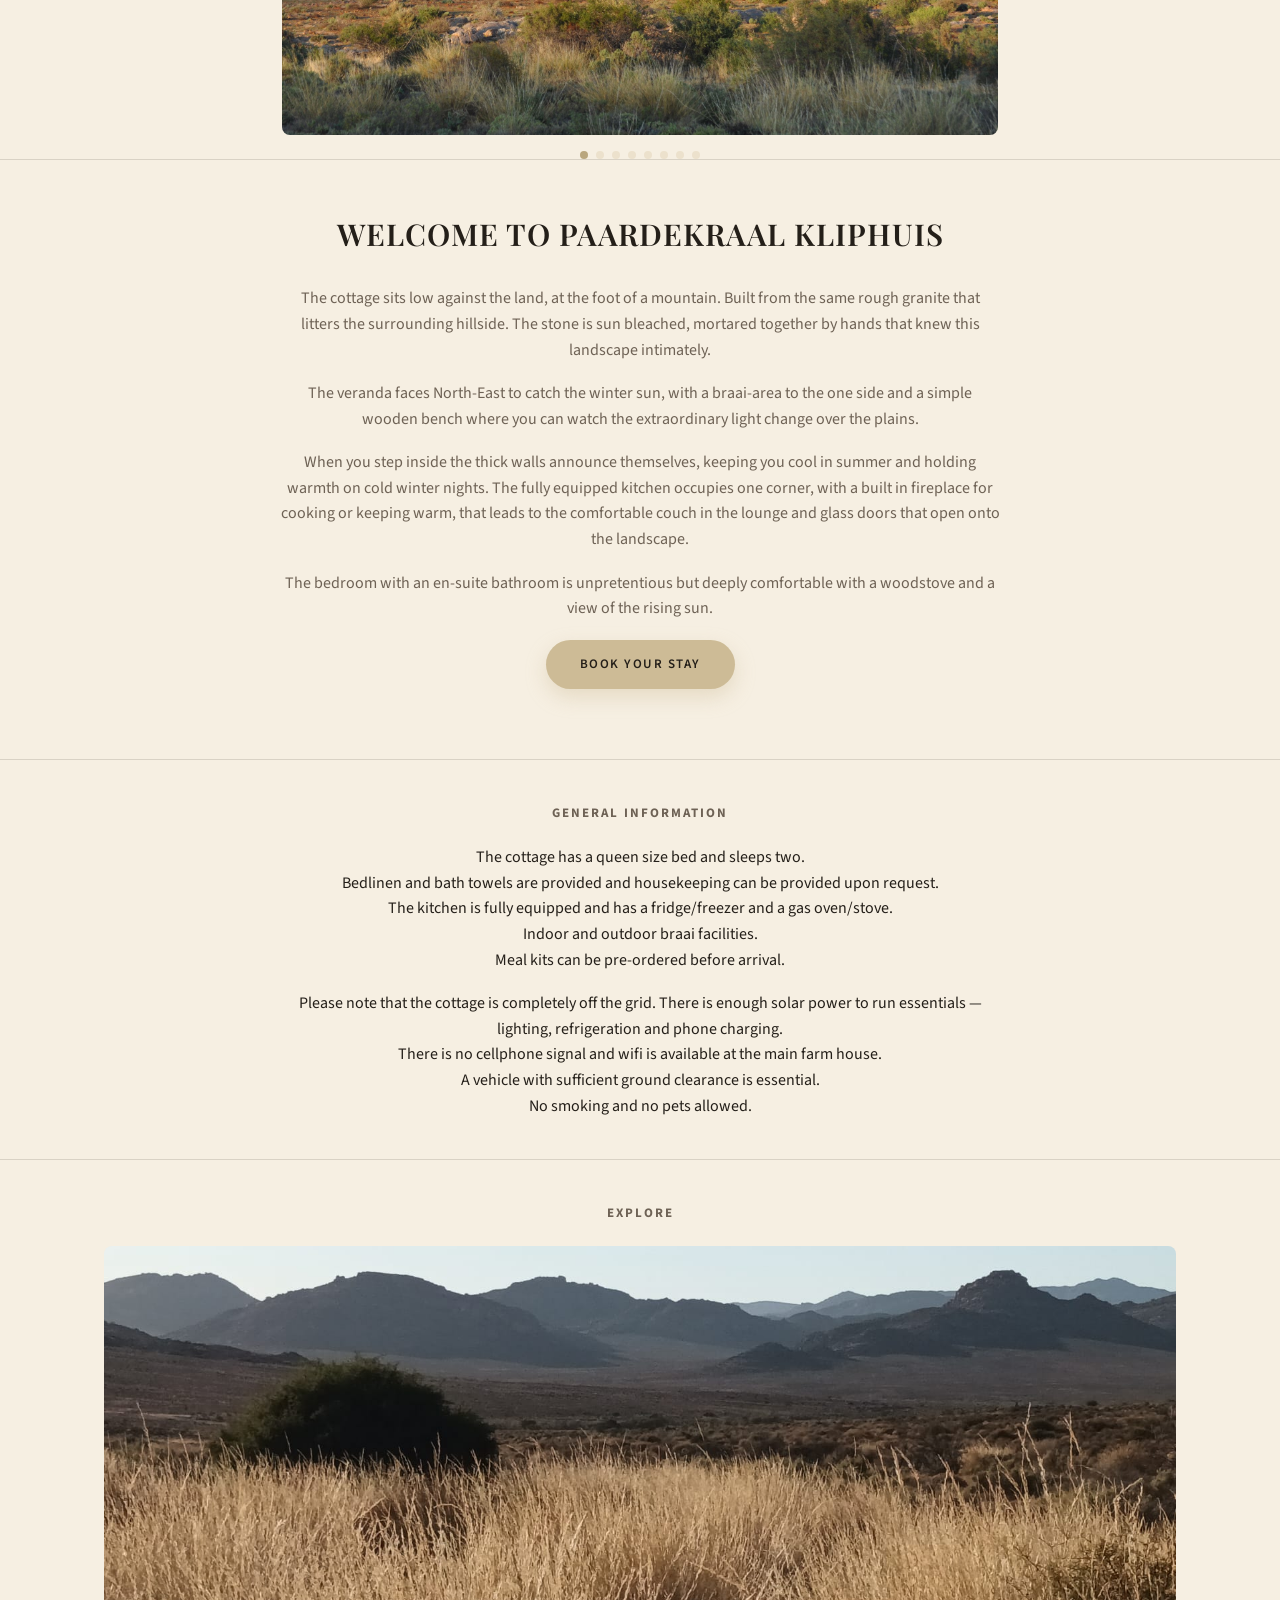
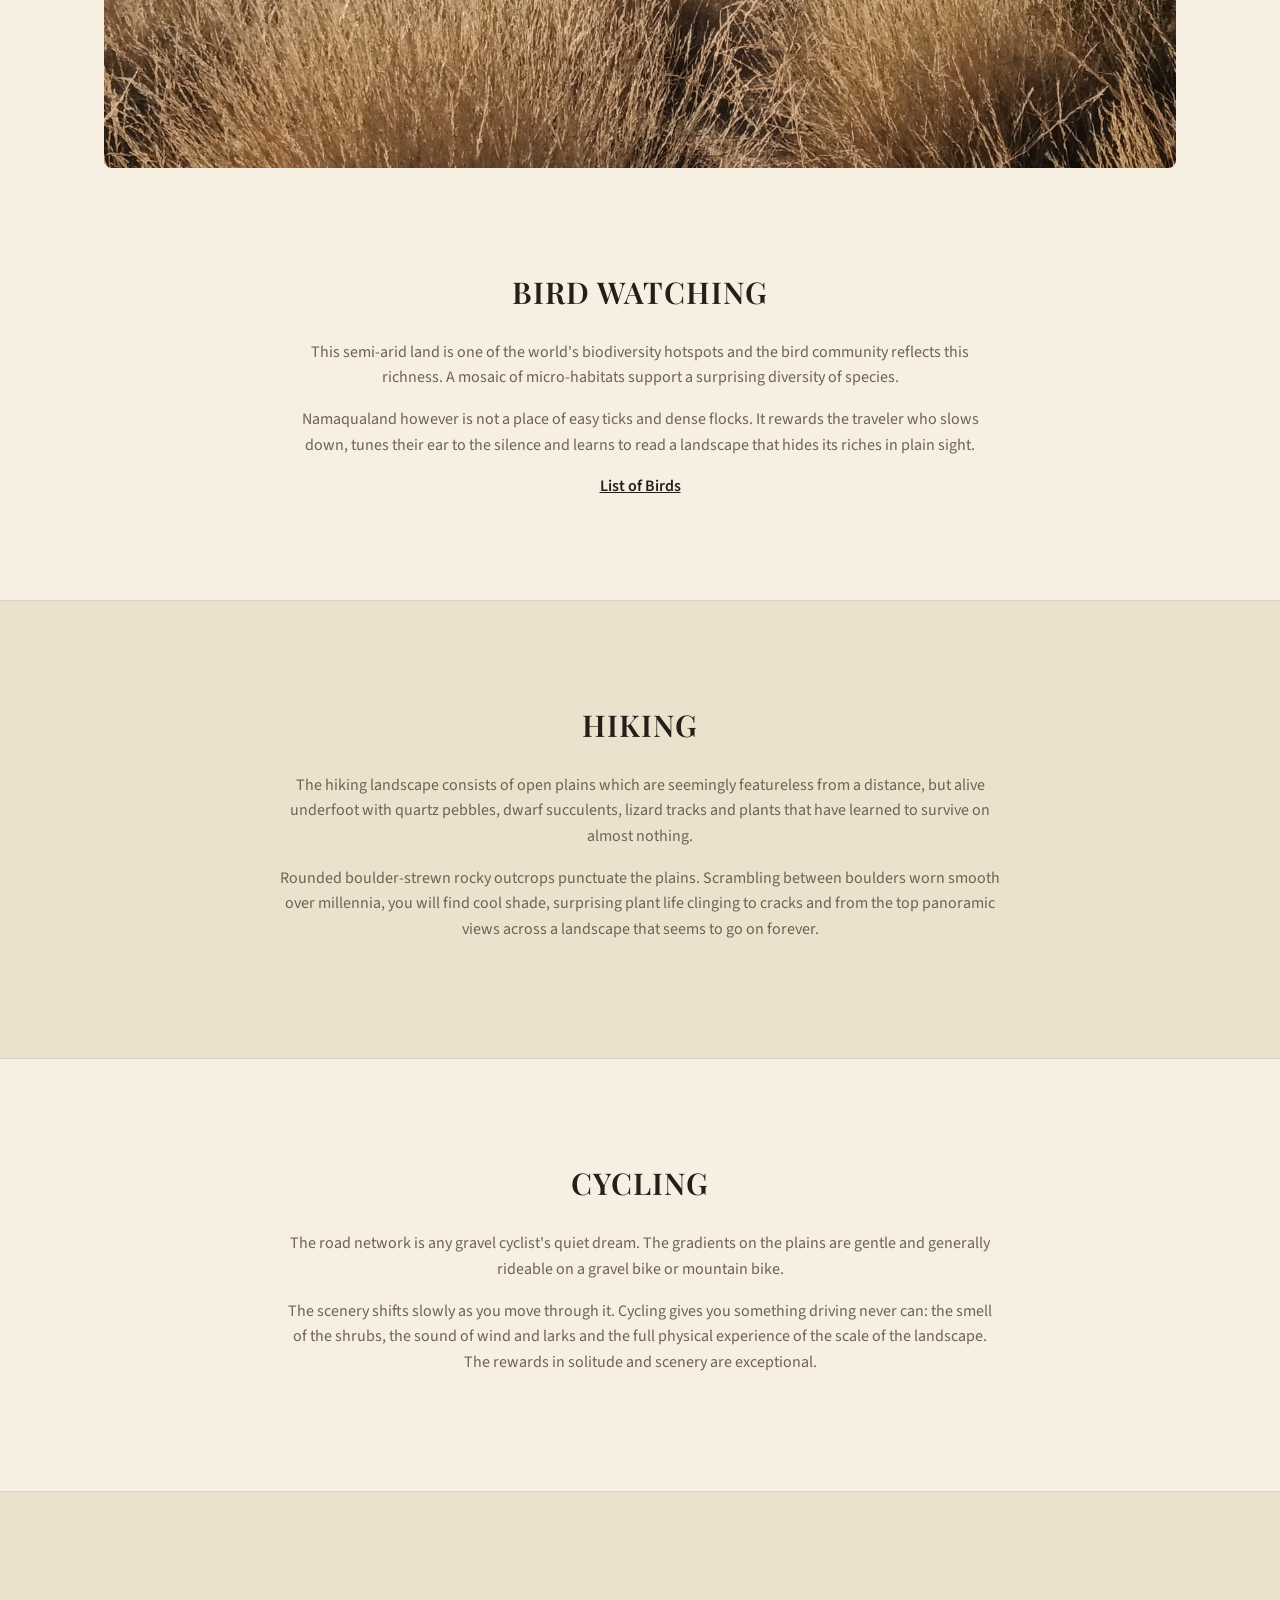
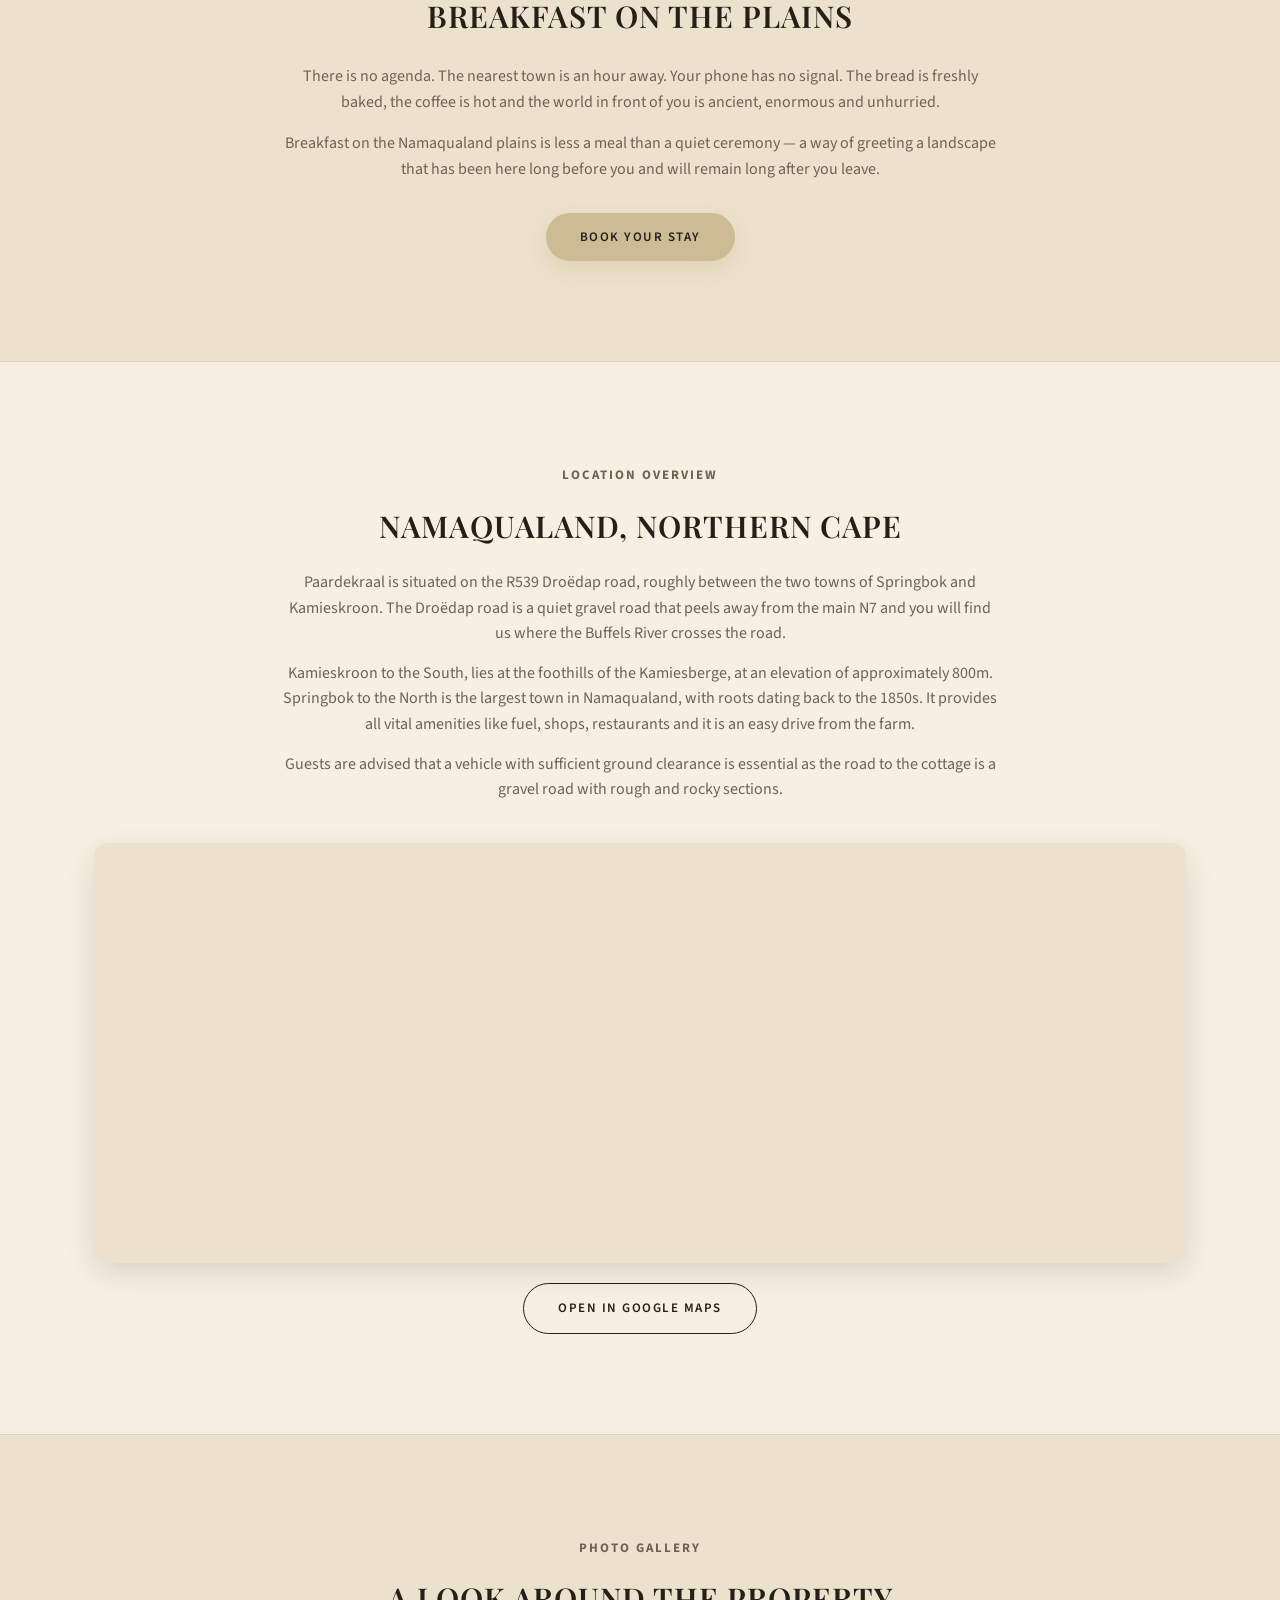
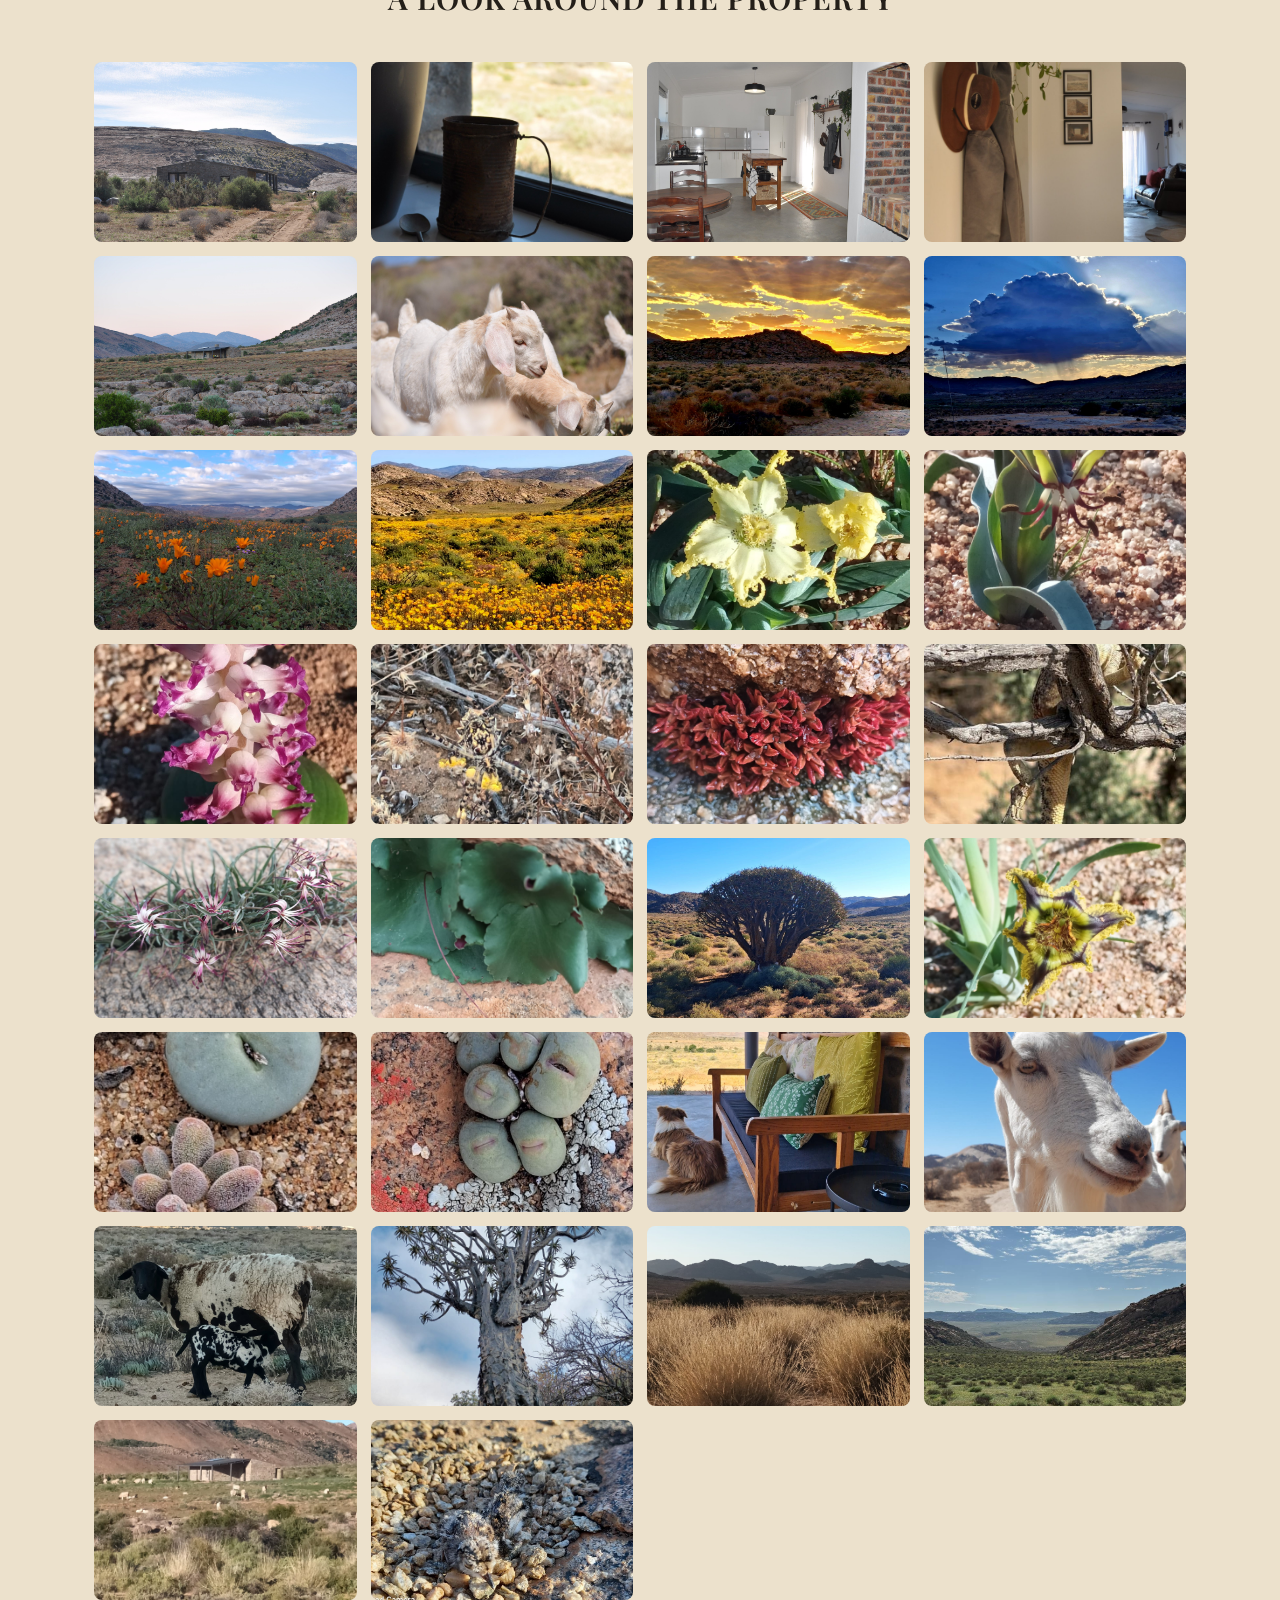
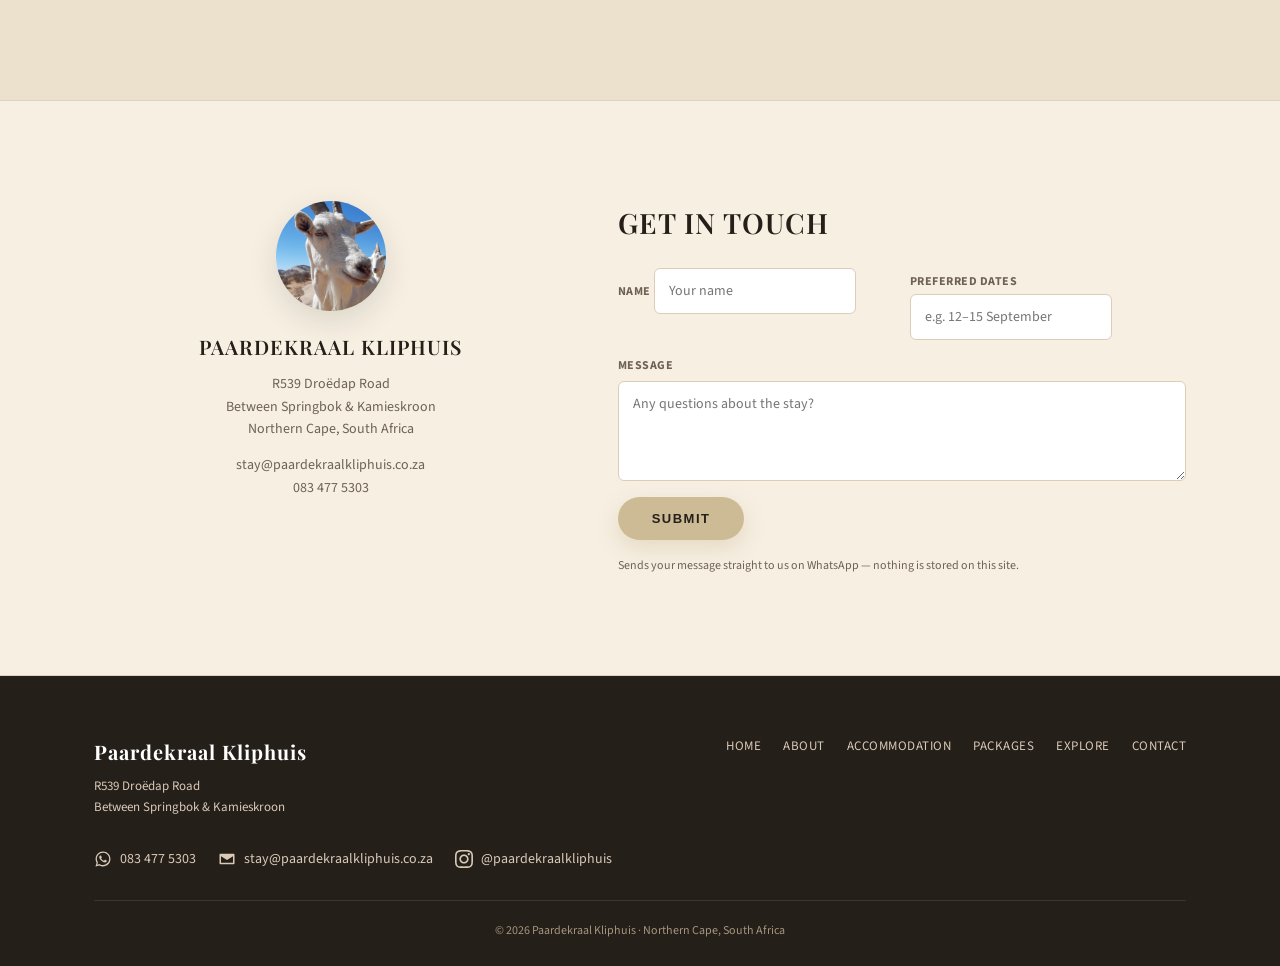
==== commit c5b3e576: "Turn the top hero banner into an actual rotating slideshow with scenic landscape photos" ====
--- a/index.html
+++ b/index.html
@@ -63,6 +63,18 @@
   /* HERO */
   .hero-wrap{padding:0 104px;}
   .hero-img{width:100%;height:58vh;min-height:378px;object-fit:cover;display:block;border-radius:8px;}
+  .hero-slider{position:relative;}
+  .hero-arrow{
+    position:absolute;top:50%;transform:translateY(-50%);width:44px;height:44px;border-radius:50%;
+    border:none;background:rgba(36,31,25,0.35);color:var(--white);display:flex;align-items:center;
+    justify-content:center;cursor:pointer;font-size:20px;
+  }
+  .hero-arrow:hover{background:rgba(36,31,25,0.55);}
+  .hero-arrow.prev{left:16px;}
+  .hero-arrow.next{right:16px;}
+  .hero-dots{position:absolute;bottom:16px;left:50%;transform:translateX(-50%);display:flex;gap:8px;}
+  .hero-dots span{width:8px;height:8px;border-radius:50%;background:rgba(255,255,255,0.5);display:block;}
+  .hero-dots span.active{background:var(--white);}
   .hero-text{text-align:center;padding:90px 0 70px;}
   .hero-text h1{font-size:clamp(26px, 7vw, 38px);line-height:1.25;max-width:760px;margin:0 auto 18px;text-transform:uppercase;letter-spacing:1px;}
   .hero-text p{max-width:520px;margin:0 auto 34px;color:var(--brown-soft);font-size:16px;}
@@ -203,6 +215,7 @@
     header.nav{padding:14px 42px;}
     .hero-wrap{padding:0 42px;}
     .hero-img{height:40vh;min-height:258px;}
+    .hero-arrow{width:36px;height:36px;font-size:16px;}
     .hero-text{padding:56px 0 44px;}
     .hero-text p{padding:0 6px;}
     .split-text{padding:36px 22px;}
@@ -234,9 +247,50 @@
   </div>
 </header>
 
-<div class="hero-wrap">
-  <img id="top" class="hero-img" src="images/003.jpeg" alt="Orange wildflower valley under a blue sky at Paardekraal Kliphuis">
+<div class="hero-wrap" id="top">
+  <div class="hero-slider">
+    <img id="hero-slider-img" class="hero-img" src="images/001.jpeg" alt="Sunset over rocky hills at Paardekraal Kliphuis">
+    <button class="hero-arrow prev" id="hero-slider-prev" aria-label="Previous photo">&#8249;</button>
+    <button class="hero-arrow next" id="hero-slider-next" aria-label="Next photo">&#8250;</button>
+    <div class="hero-dots" id="hero-slider-dots"></div>
+  </div>
 </div>
+
+<script>
+  (function(){
+    var heroPhotos = [
+      { src: 'images/001.jpeg', alt: 'Sunset over rocky hills at Paardekraal Kliphuis' },
+      { src: 'images/002.jpeg', alt: 'Dramatic storm cloud over the mountains at dusk' },
+      { src: 'images/003.jpeg', alt: 'Orange wildflower valley under a blue sky at Paardekraal Kliphuis' },
+      { src: 'images/004.jpeg', alt: 'Yellow wildflower field with mountains in the distance' },
+      { src: 'images/028.jpeg', alt: 'Green valley view from the mountain pass' }
+    ];
+    var heroIdx = 0;
+    var heroImg = document.getElementById('hero-slider-img');
+    var heroDotsWrap = document.getElementById('hero-slider-dots');
+    heroPhotos.forEach(function(_, i){
+      var d = document.createElement('span');
+      if (i === 0) d.className = 'active';
+      heroDotsWrap.appendChild(d);
+    });
+    function heroRender(){
+      heroImg.src = heroPhotos[heroIdx].src;
+      heroImg.alt = heroPhotos[heroIdx].alt;
+      Array.prototype.forEach.call(heroDotsWrap.children, function(d, i){
+        d.className = (i === heroIdx) ? 'active' : '';
+      });
+    }
+    document.getElementById('hero-slider-prev').addEventListener('click', function(){
+      heroIdx = (heroIdx - 1 + heroPhotos.length) % heroPhotos.length; heroRender();
+    });
+    document.getElementById('hero-slider-next').addEventListener('click', function(){
+      heroIdx = (heroIdx + 1) % heroPhotos.length; heroRender();
+    });
+    setInterval(function(){
+      heroIdx = (heroIdx + 1) % heroPhotos.length; heroRender();
+    }, 6000);
+  })();
+</script>
 
 <!-- HERO TEXT -->
 <section class="hero-text">
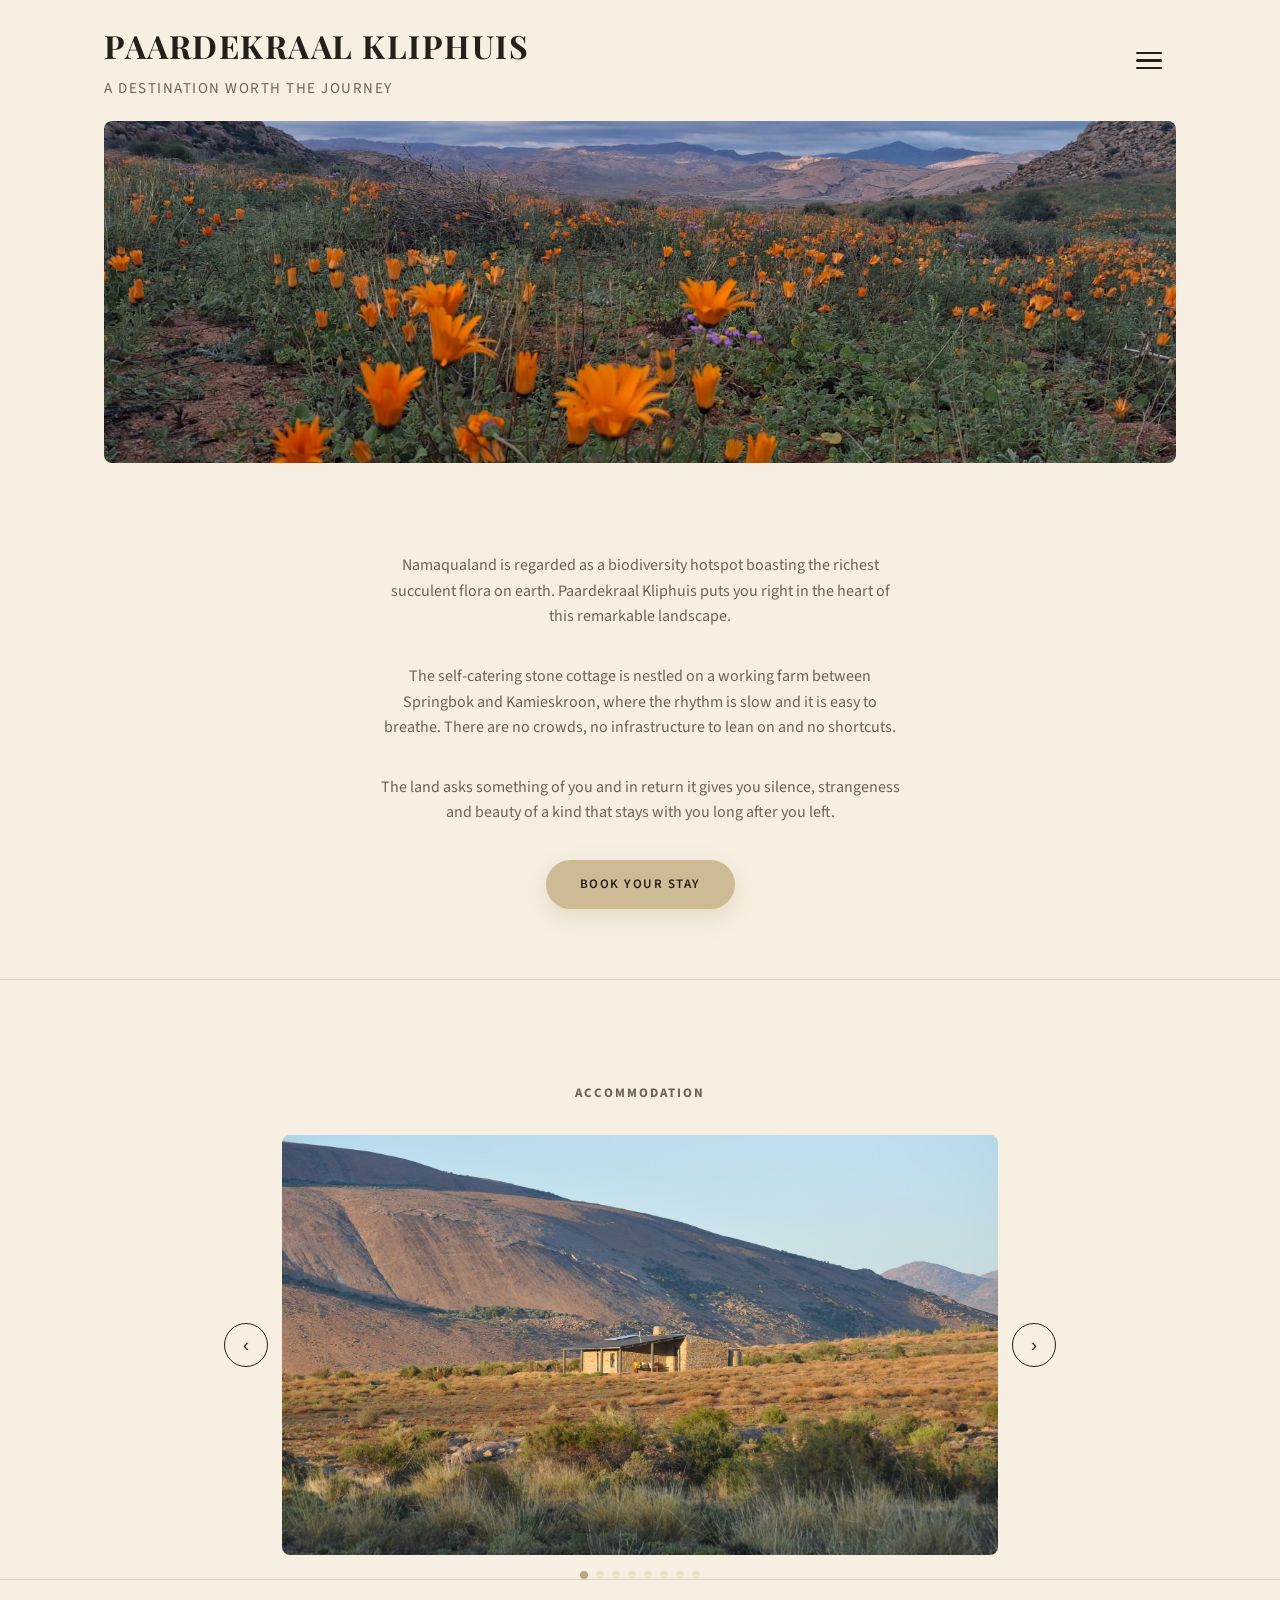
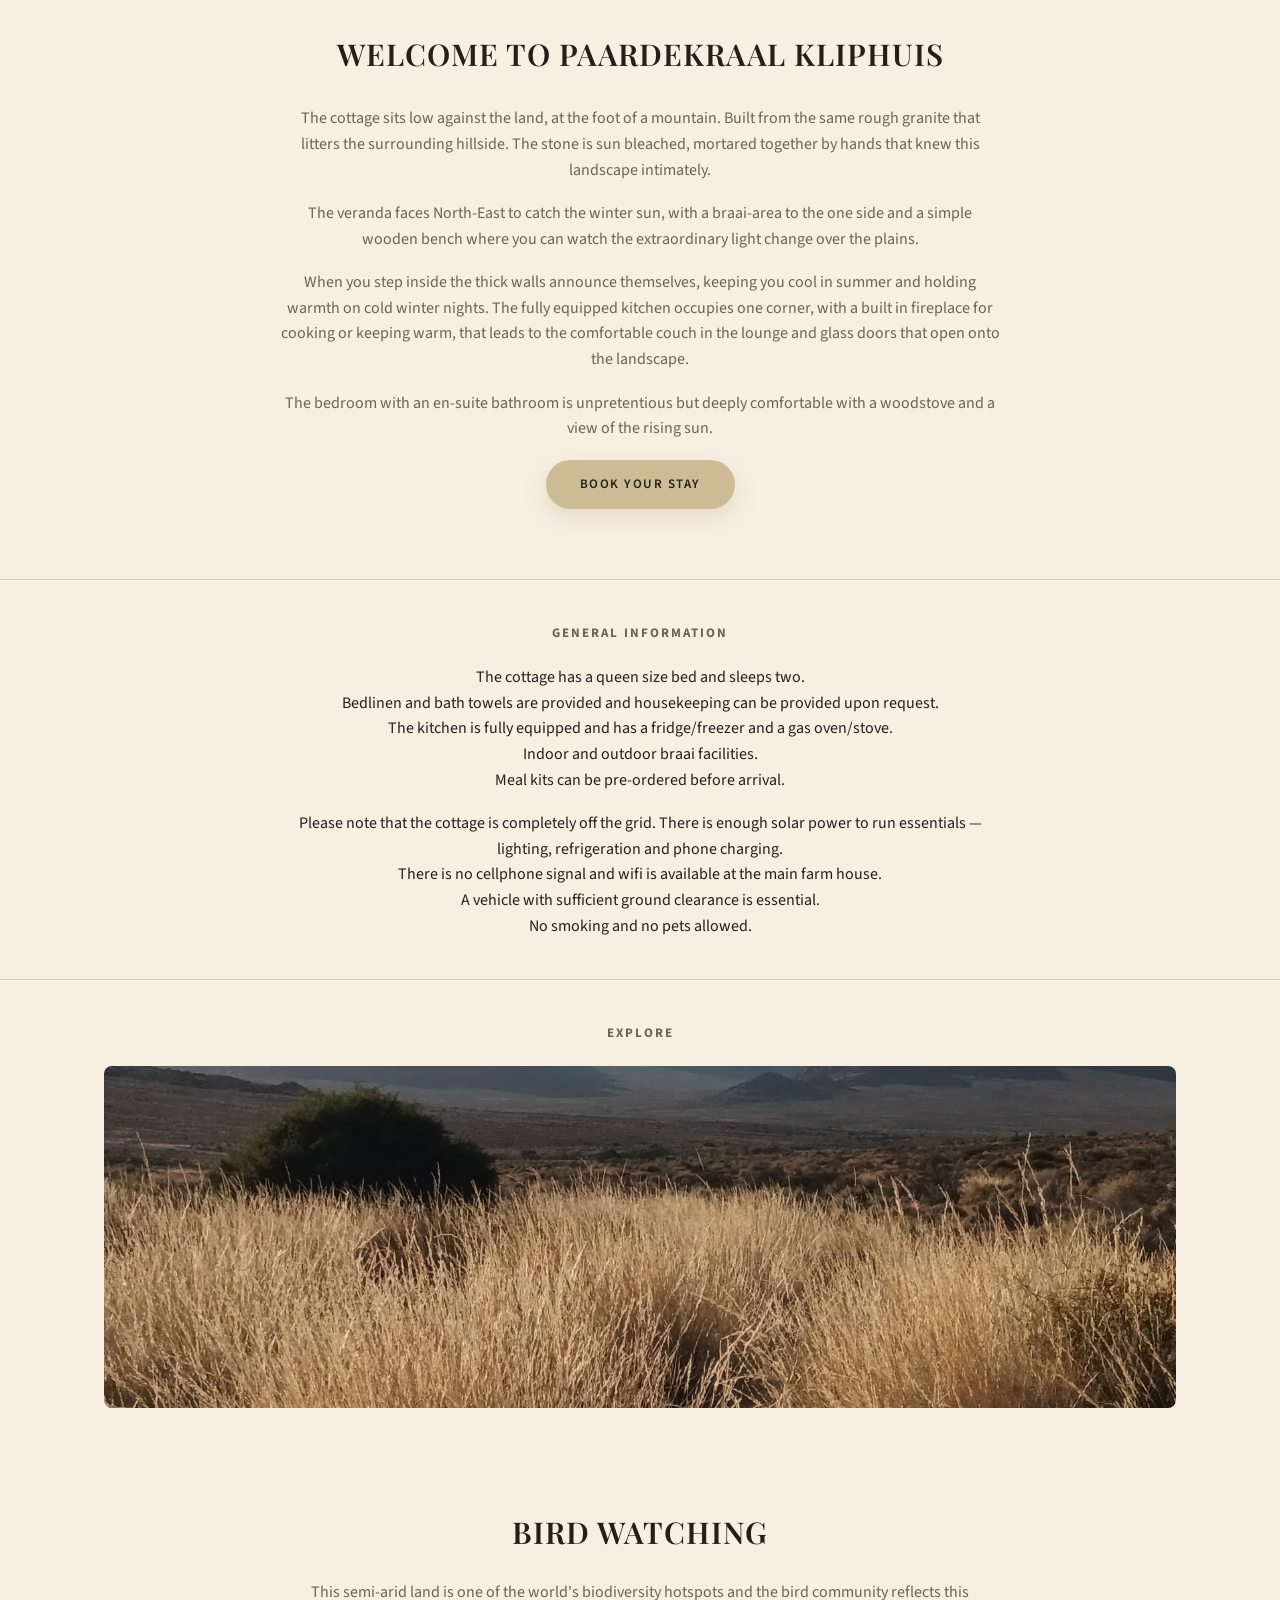
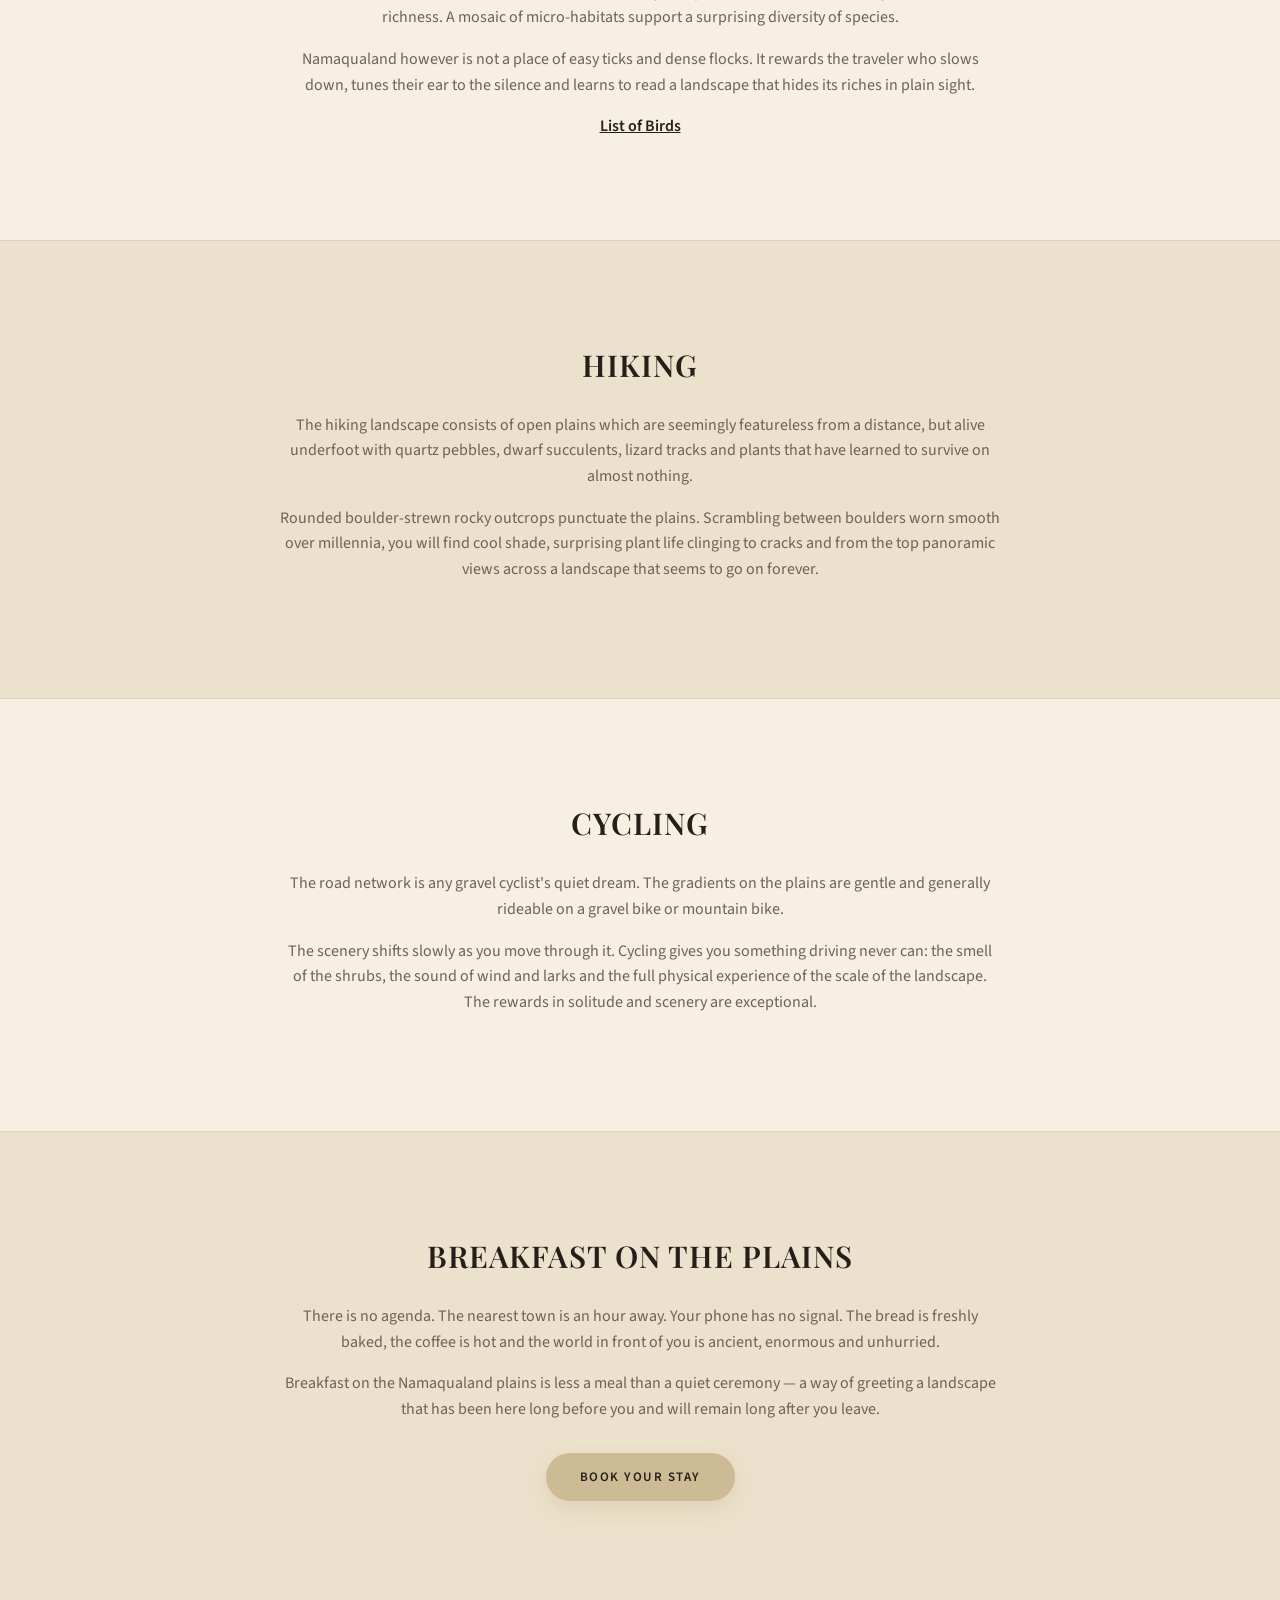
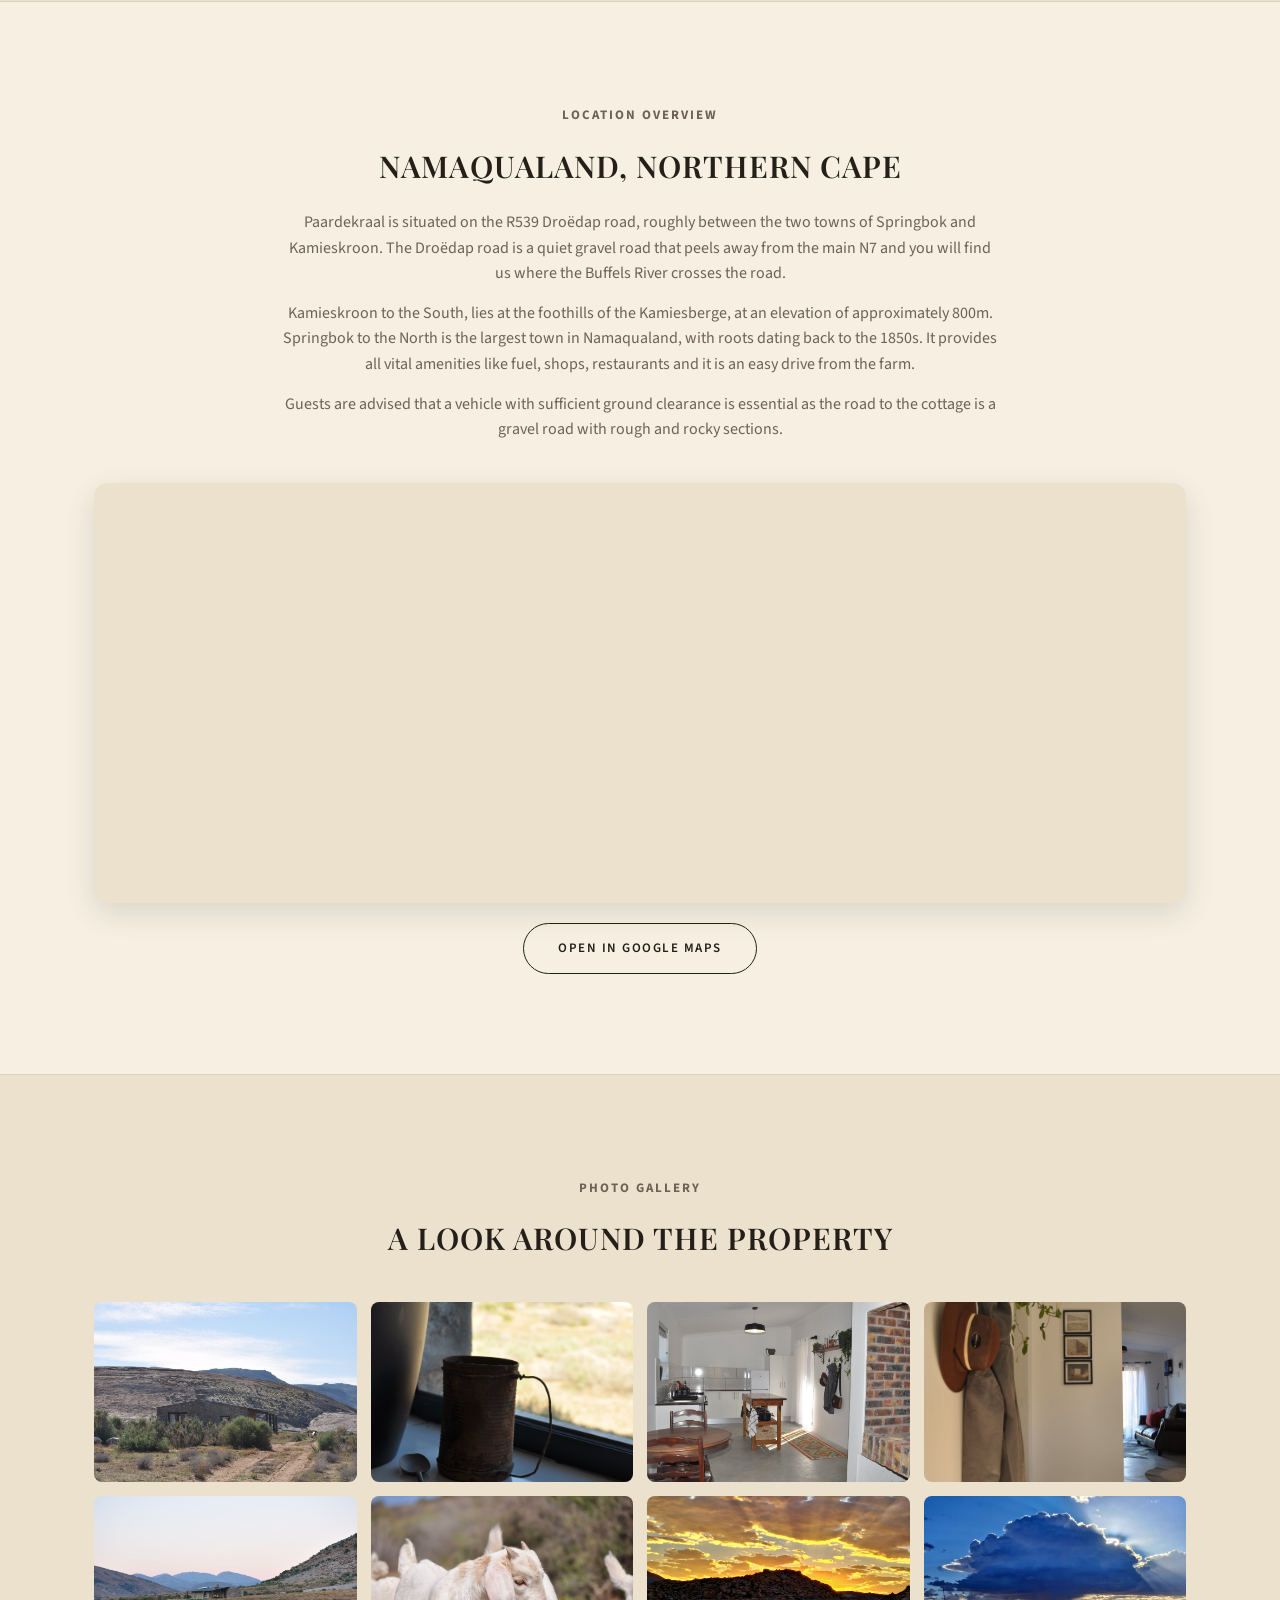
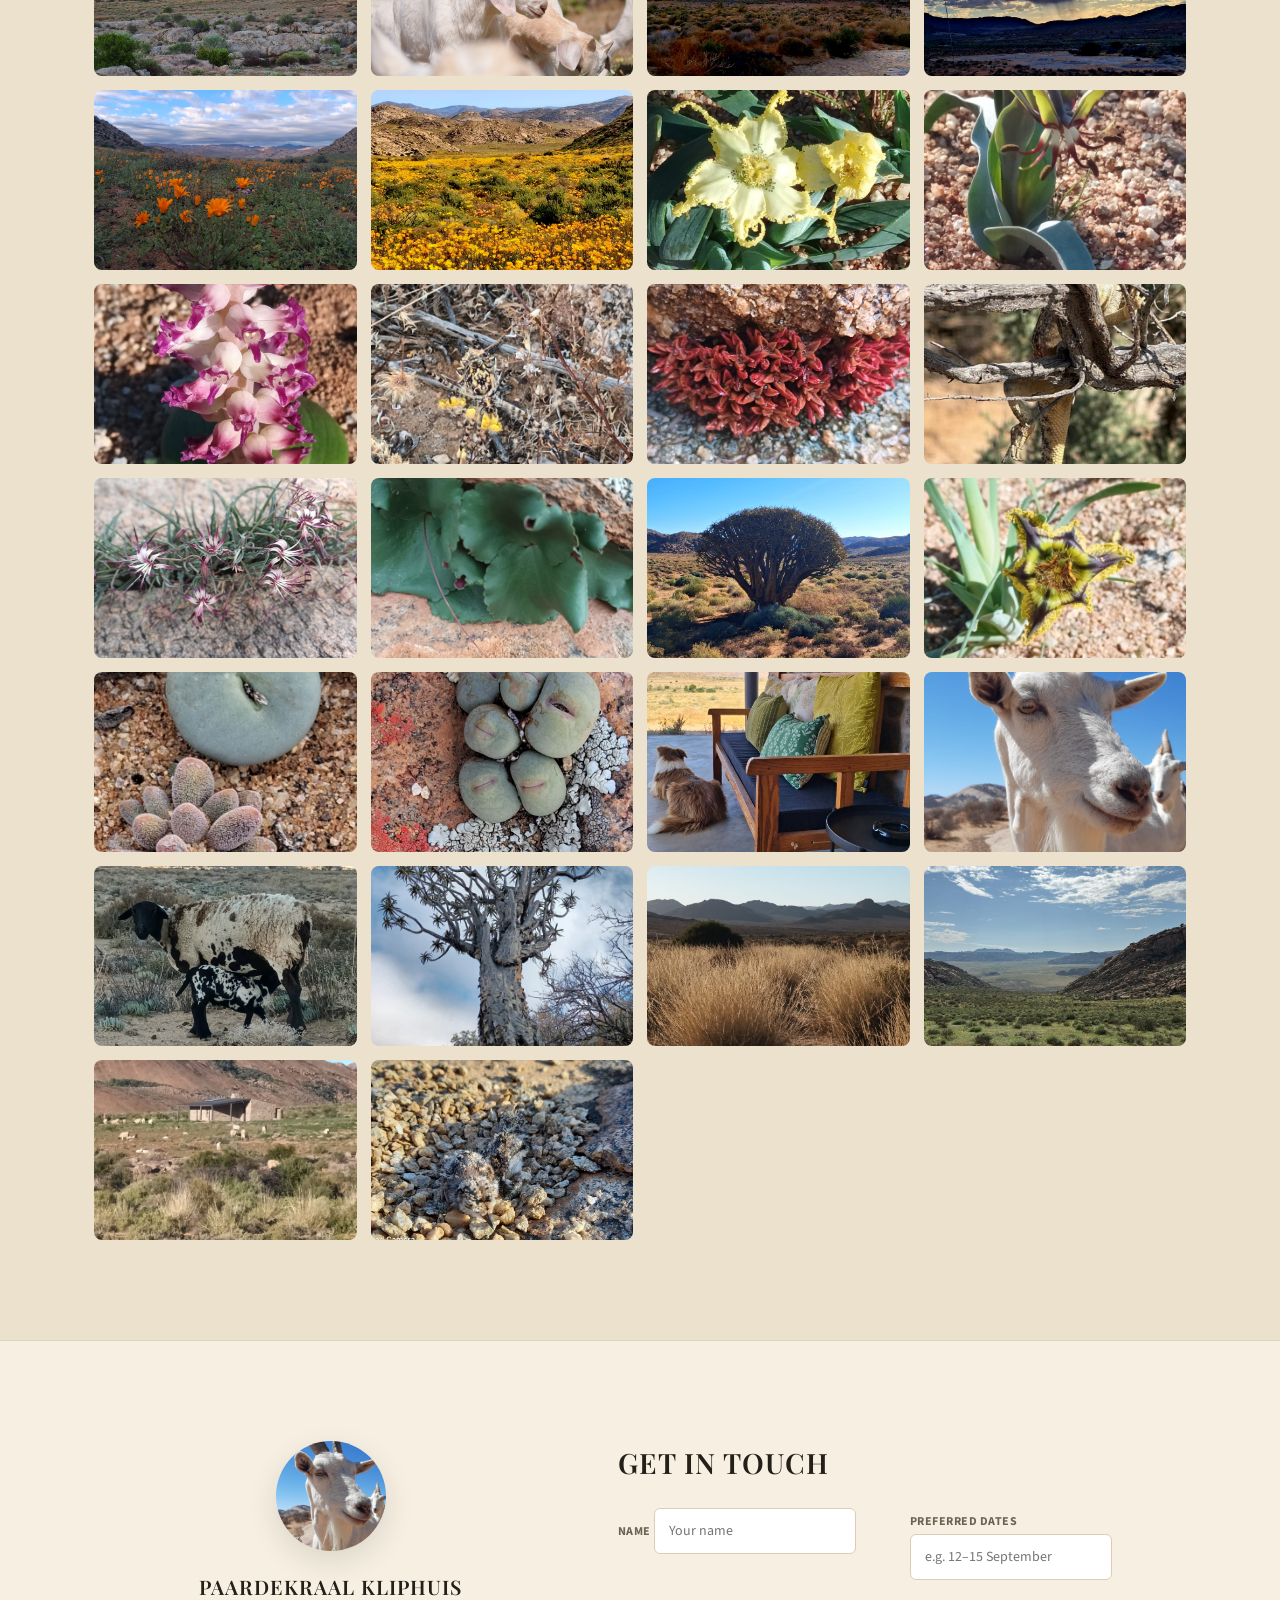
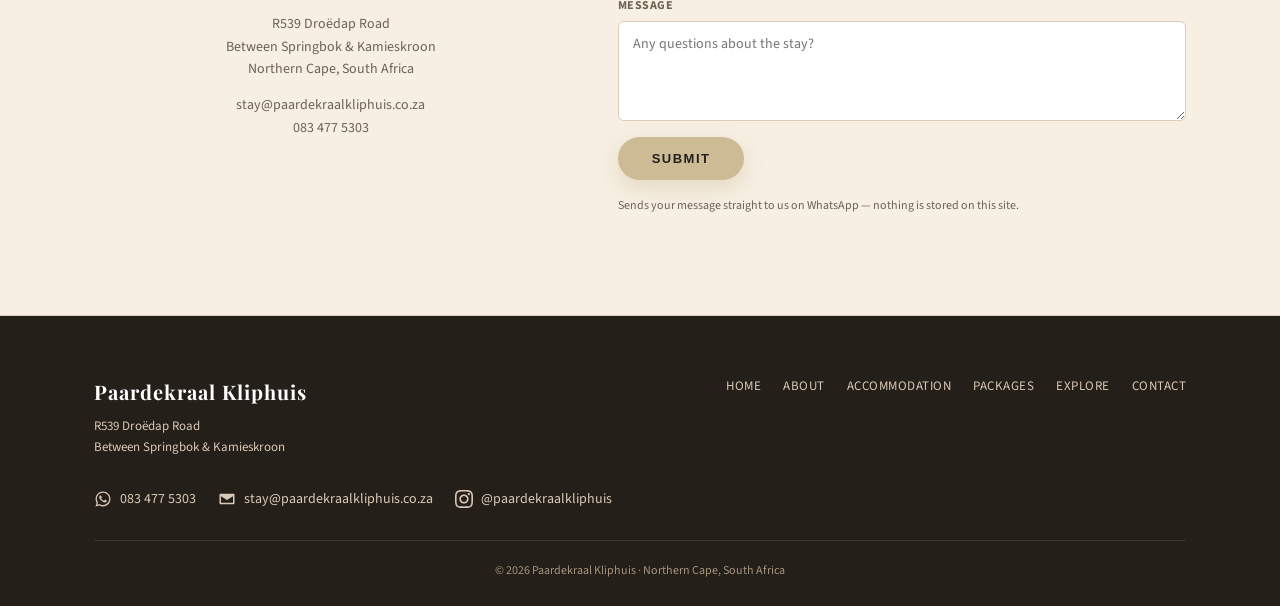
==== commit e20acb8a: "Revert top hero to static wildflower photo per Manuela's feedback; shrink hero image height on home " ====
--- a/index.html
+++ b/index.html
@@ -62,19 +62,7 @@
 
   /* HERO */
   .hero-wrap{padding:0 104px;}
-  .hero-img{width:100%;height:58vh;min-height:378px;object-fit:cover;display:block;border-radius:8px;}
-  .hero-slider{position:relative;}
-  .hero-arrow{
-    position:absolute;top:50%;transform:translateY(-50%);width:44px;height:44px;border-radius:50%;
-    border:none;background:rgba(36,31,25,0.35);color:var(--white);display:flex;align-items:center;
-    justify-content:center;cursor:pointer;font-size:20px;
-  }
-  .hero-arrow:hover{background:rgba(36,31,25,0.55);}
-  .hero-arrow.prev{left:16px;}
-  .hero-arrow.next{right:16px;}
-  .hero-dots{position:absolute;bottom:16px;left:50%;transform:translateX(-50%);display:flex;gap:8px;}
-  .hero-dots span{width:8px;height:8px;border-radius:50%;background:rgba(255,255,255,0.5);display:block;}
-  .hero-dots span.active{background:var(--white);}
+  .hero-img{width:100%;height:38vh;min-height:260px;object-fit:cover;display:block;border-radius:8px;}
   .hero-text{text-align:center;padding:90px 0 70px;}
   .hero-text h1{font-size:clamp(26px, 7vw, 38px);line-height:1.25;max-width:760px;margin:0 auto 18px;text-transform:uppercase;letter-spacing:1px;}
   .hero-text p{max-width:520px;margin:0 auto 34px;color:var(--brown-soft);font-size:16px;}
@@ -214,8 +202,7 @@
     section{padding:56px 0;}
     header.nav{padding:14px 42px;}
     .hero-wrap{padding:0 42px;}
-    .hero-img{height:40vh;min-height:258px;}
-    .hero-arrow{width:36px;height:36px;font-size:16px;}
+    .hero-img{height:26vh;min-height:180px;}
     .hero-text{padding:56px 0 44px;}
     .hero-text p{padding:0 6px;}
     .split-text{padding:36px 22px;}
@@ -248,49 +235,8 @@
 </header>
 
 <div class="hero-wrap" id="top">
-  <div class="hero-slider">
-    <img id="hero-slider-img" class="hero-img" src="images/001.jpeg" alt="Sunset over rocky hills at Paardekraal Kliphuis">
-    <button class="hero-arrow prev" id="hero-slider-prev" aria-label="Previous photo">&#8249;</button>
-    <button class="hero-arrow next" id="hero-slider-next" aria-label="Next photo">&#8250;</button>
-    <div class="hero-dots" id="hero-slider-dots"></div>
-  </div>
+  <img class="hero-img" src="images/003.jpeg" alt="Orange wildflower valley under a blue sky at Paardekraal Kliphuis">
 </div>
-
-<script>
-  (function(){
-    var heroPhotos = [
-      { src: 'images/001.jpeg', alt: 'Sunset over rocky hills at Paardekraal Kliphuis' },
-      { src: 'images/002.jpeg', alt: 'Dramatic storm cloud over the mountains at dusk' },
-      { src: 'images/003.jpeg', alt: 'Orange wildflower valley under a blue sky at Paardekraal Kliphuis' },
-      { src: 'images/004.jpeg', alt: 'Yellow wildflower field with mountains in the distance' },
-      { src: 'images/028.jpeg', alt: 'Green valley view from the mountain pass' }
-    ];
-    var heroIdx = 0;
-    var heroImg = document.getElementById('hero-slider-img');
-    var heroDotsWrap = document.getElementById('hero-slider-dots');
-    heroPhotos.forEach(function(_, i){
-      var d = document.createElement('span');
-      if (i === 0) d.className = 'active';
-      heroDotsWrap.appendChild(d);
-    });
-    function heroRender(){
-      heroImg.src = heroPhotos[heroIdx].src;
-      heroImg.alt = heroPhotos[heroIdx].alt;
-      Array.prototype.forEach.call(heroDotsWrap.children, function(d, i){
-        d.className = (i === heroIdx) ? 'active' : '';
-      });
-    }
-    document.getElementById('hero-slider-prev').addEventListener('click', function(){
-      heroIdx = (heroIdx - 1 + heroPhotos.length) % heroPhotos.length; heroRender();
-    });
-    document.getElementById('hero-slider-next').addEventListener('click', function(){
-      heroIdx = (heroIdx + 1) % heroPhotos.length; heroRender();
-    });
-    setInterval(function(){
-      heroIdx = (heroIdx + 1) % heroPhotos.length; heroRender();
-    }, 6000);
-  })();
-</script>
 
 <!-- HERO TEXT -->
 <section class="hero-text">
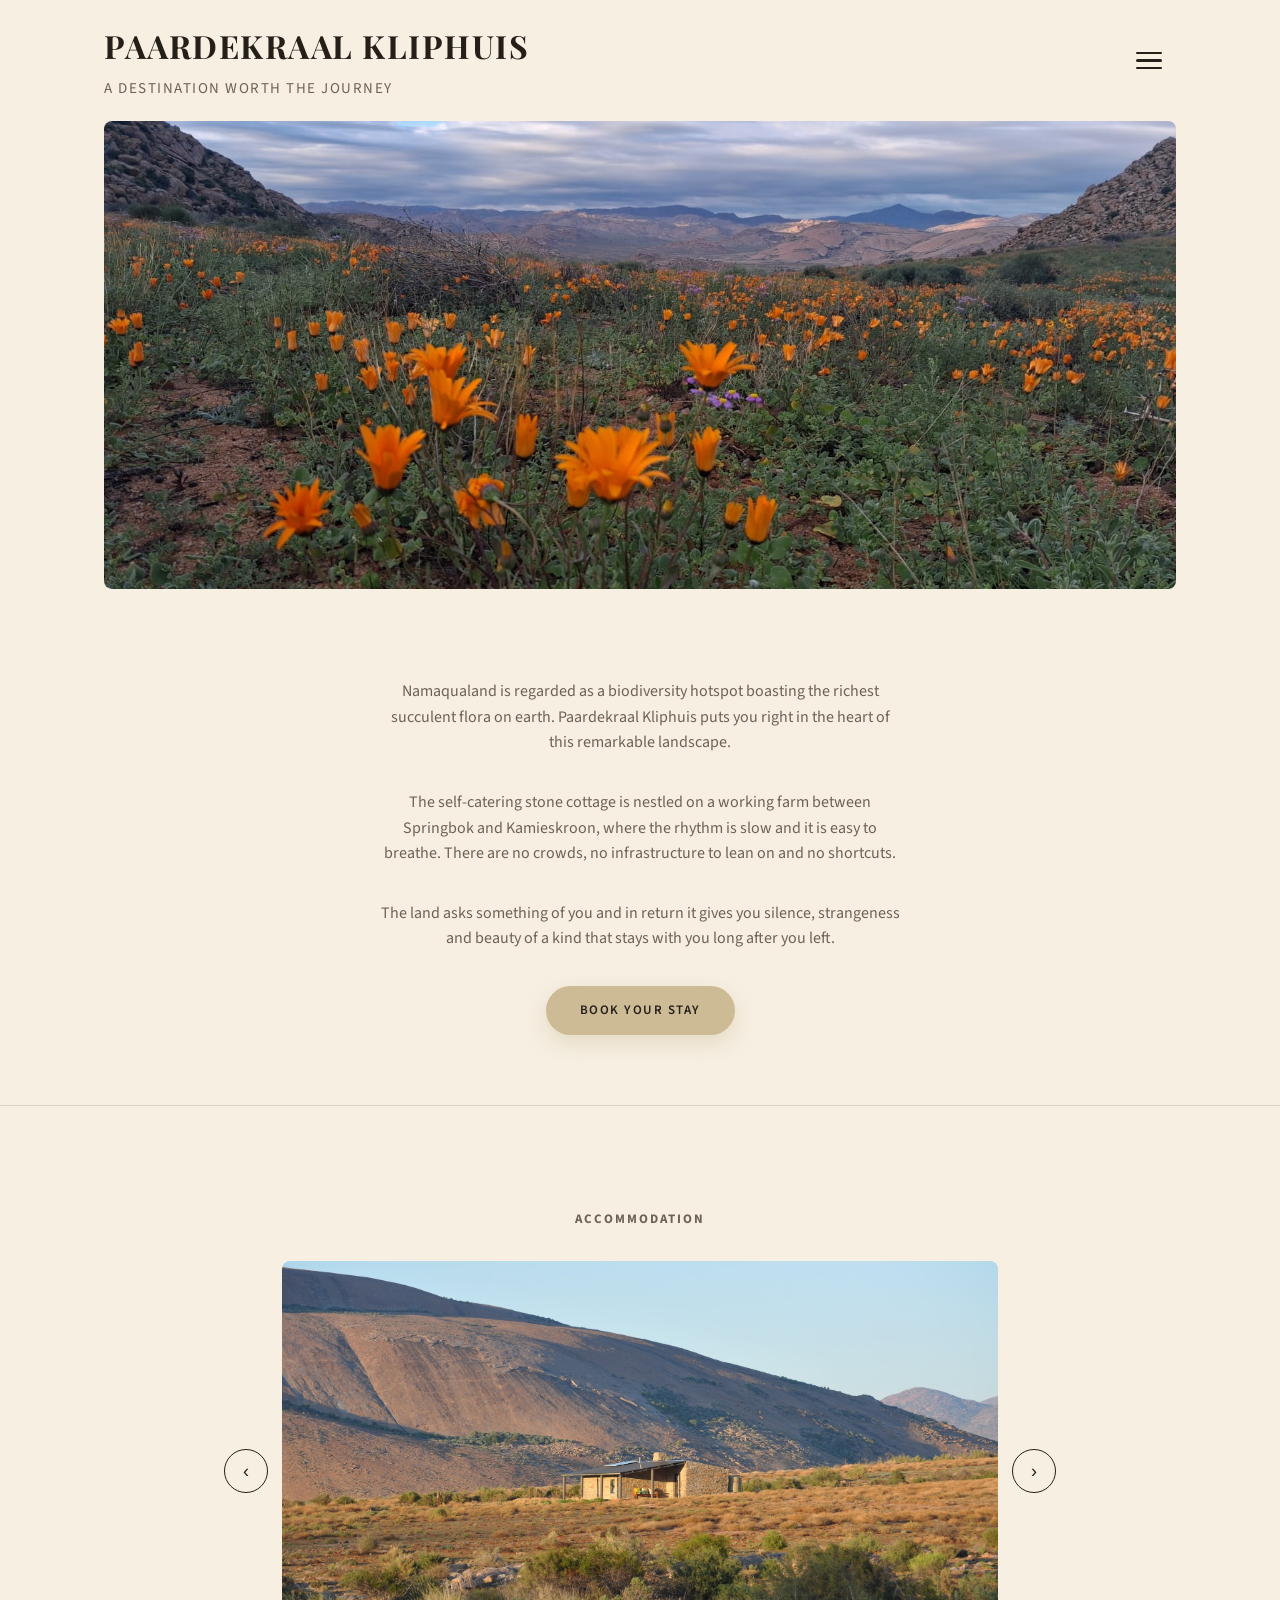
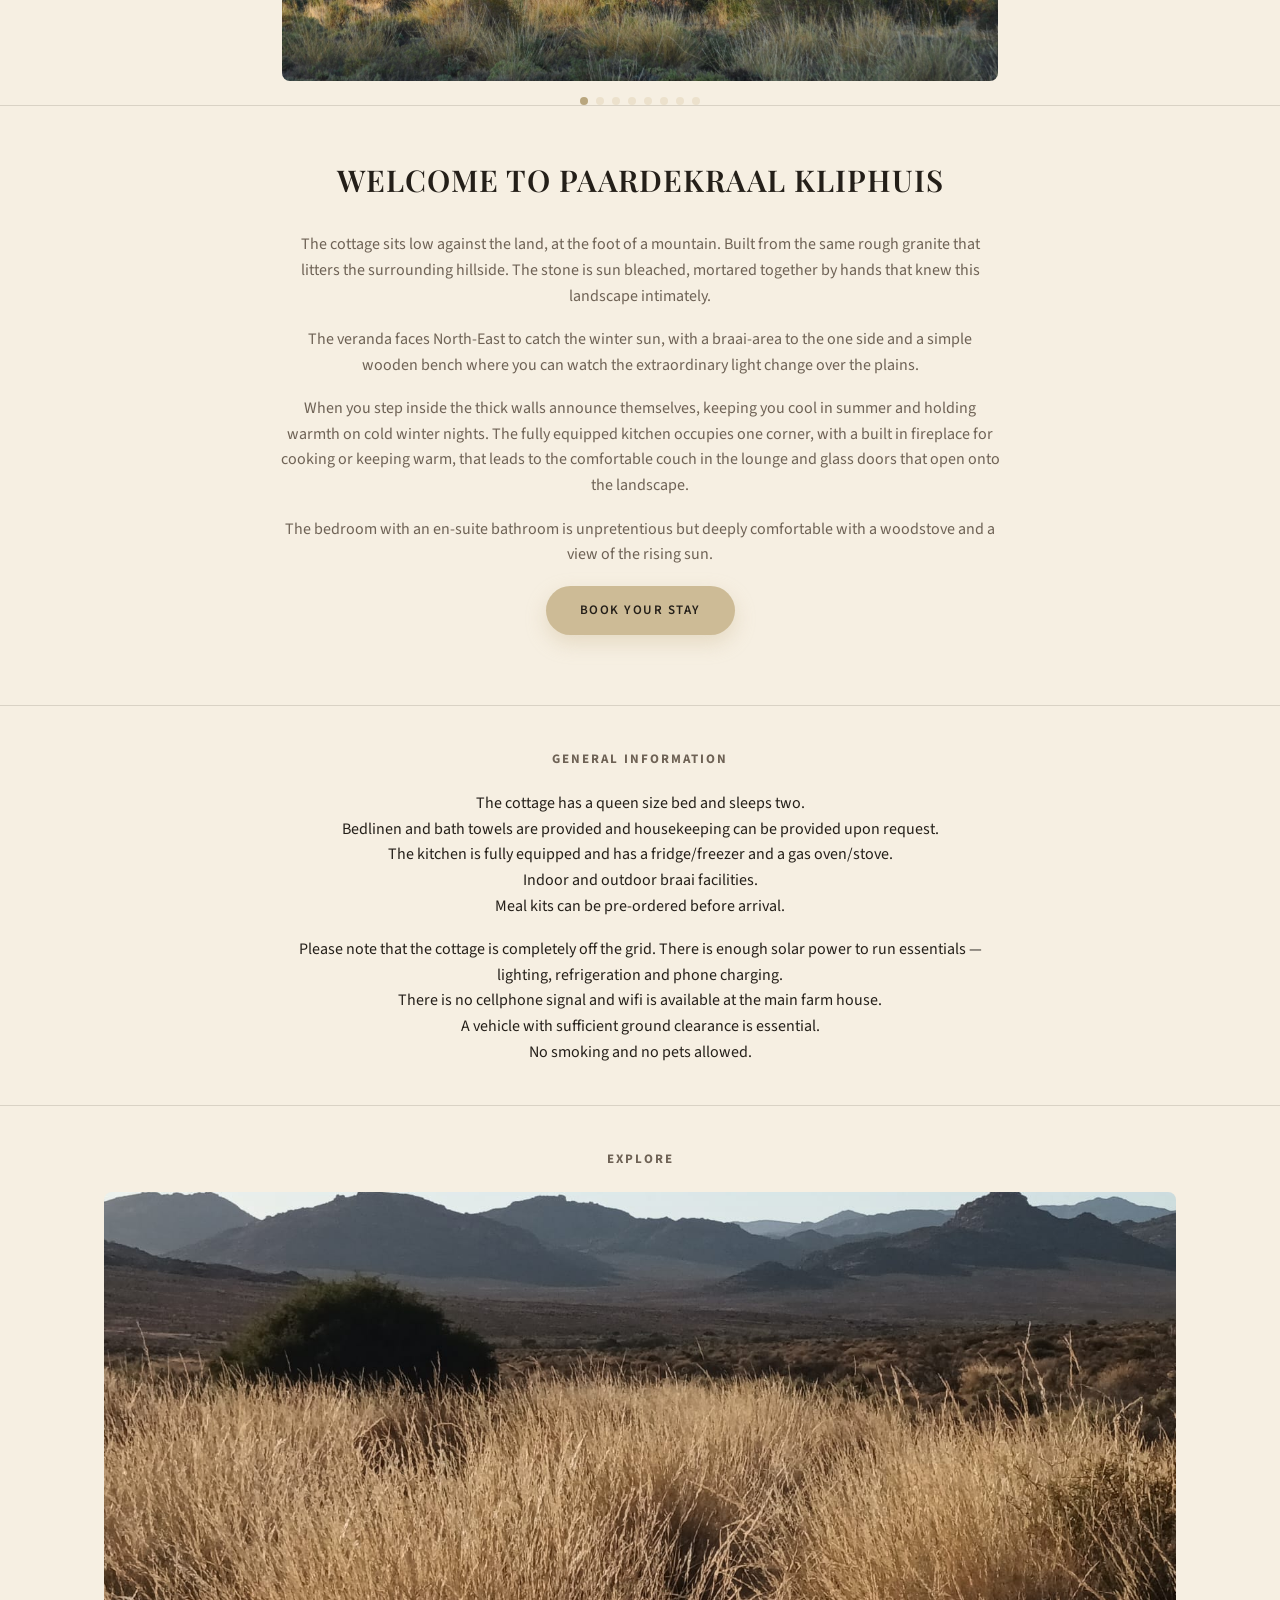
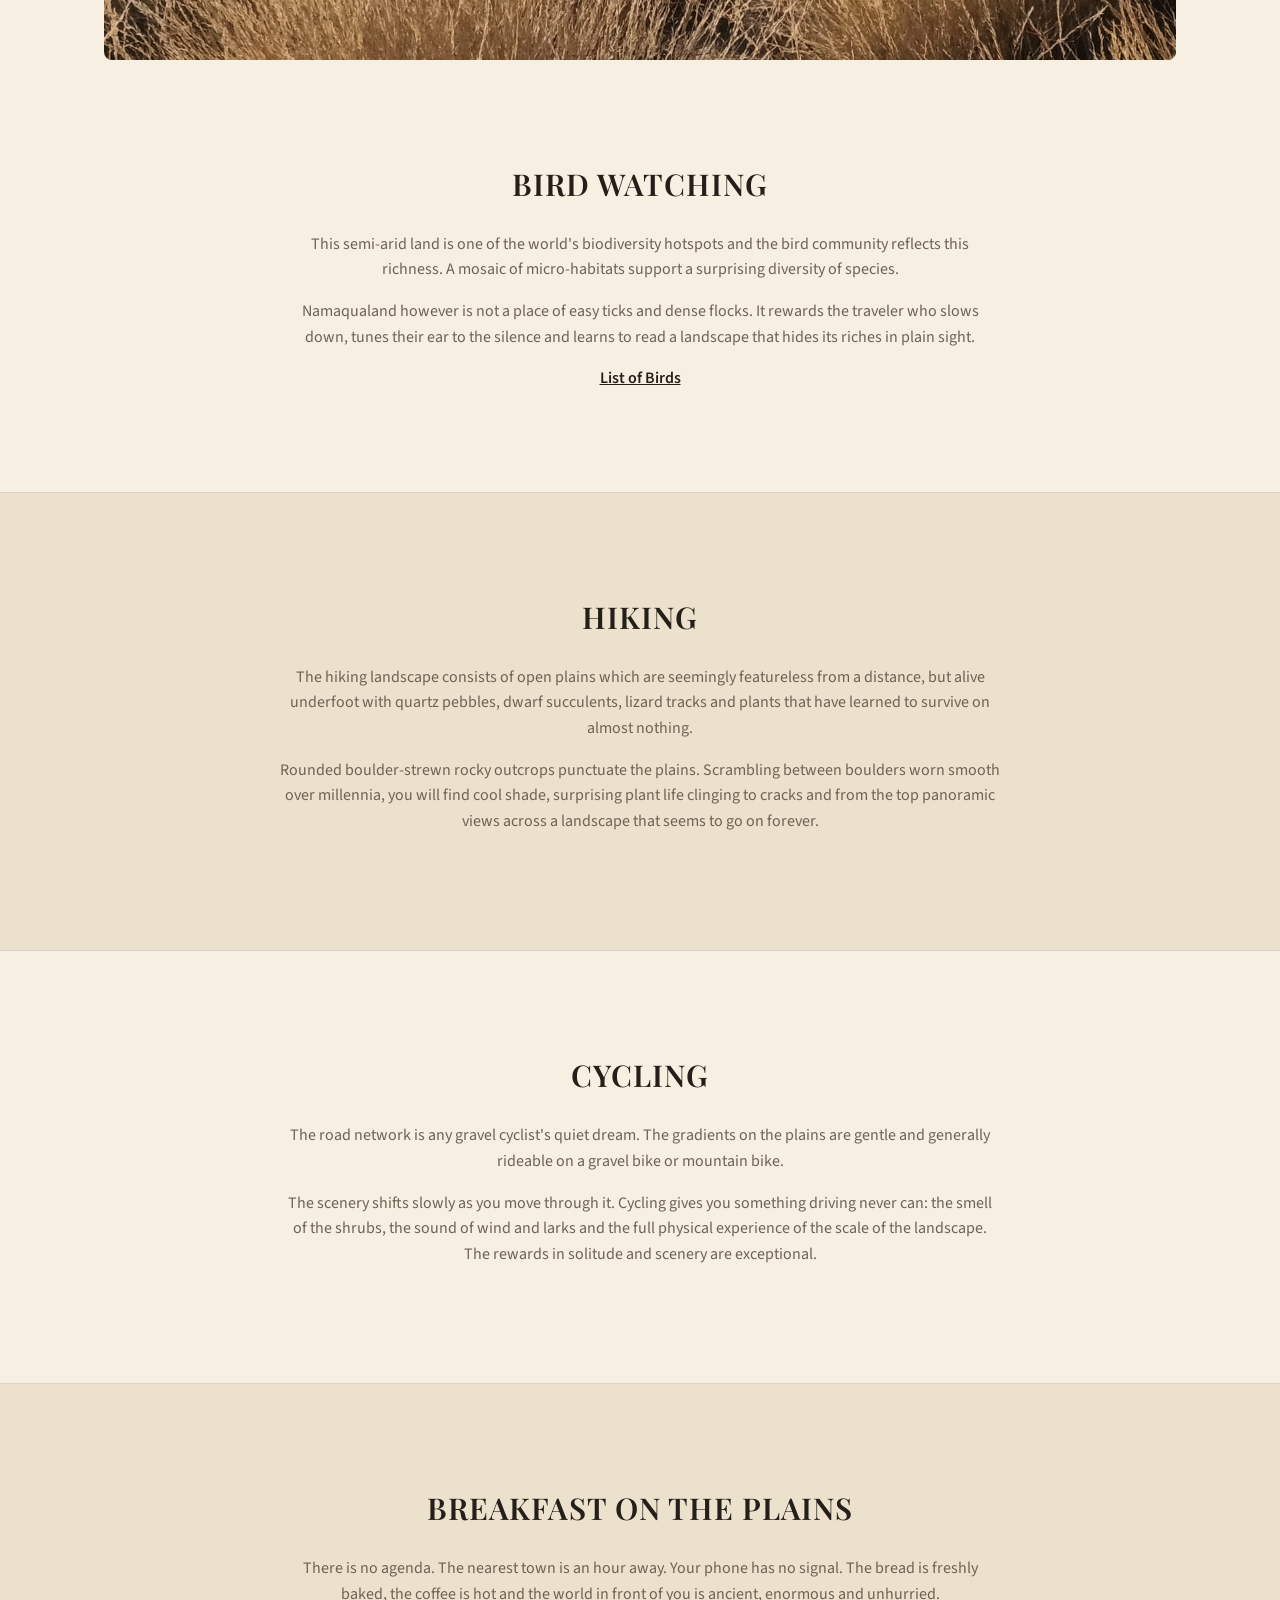
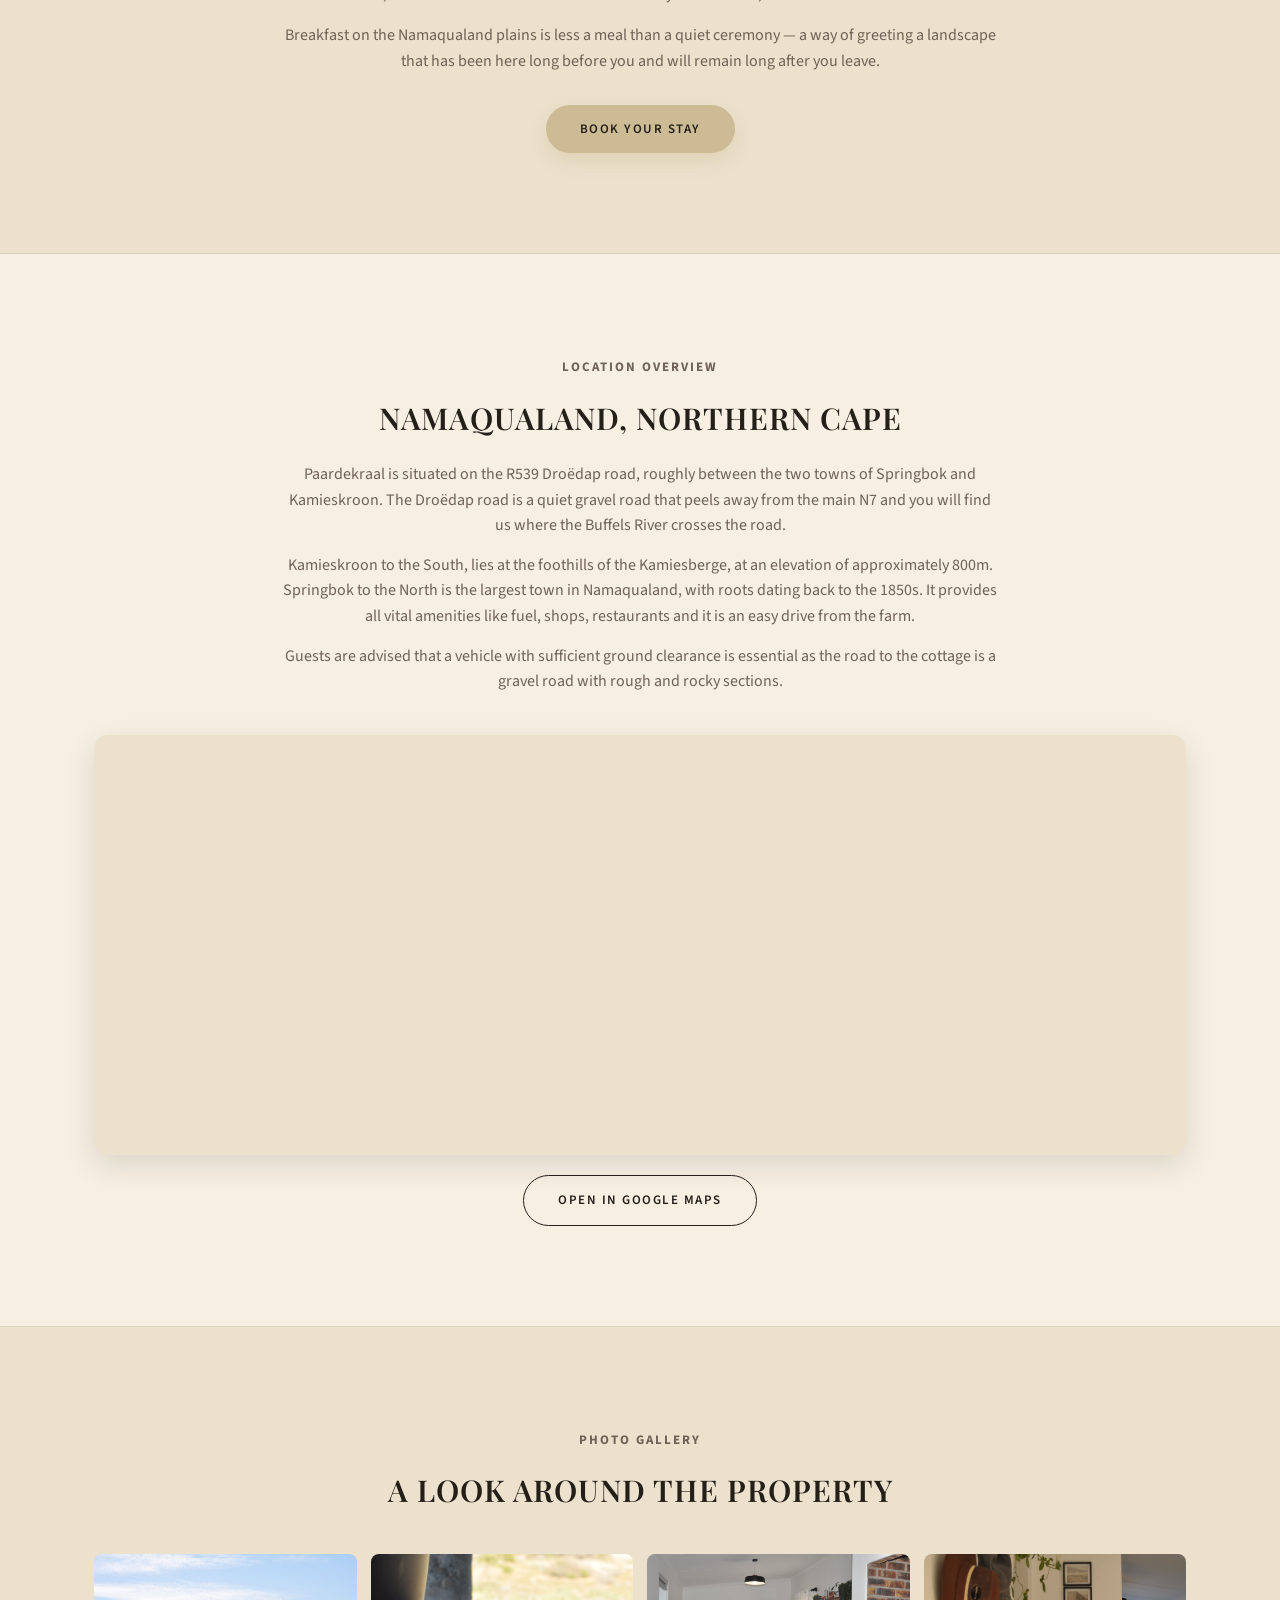
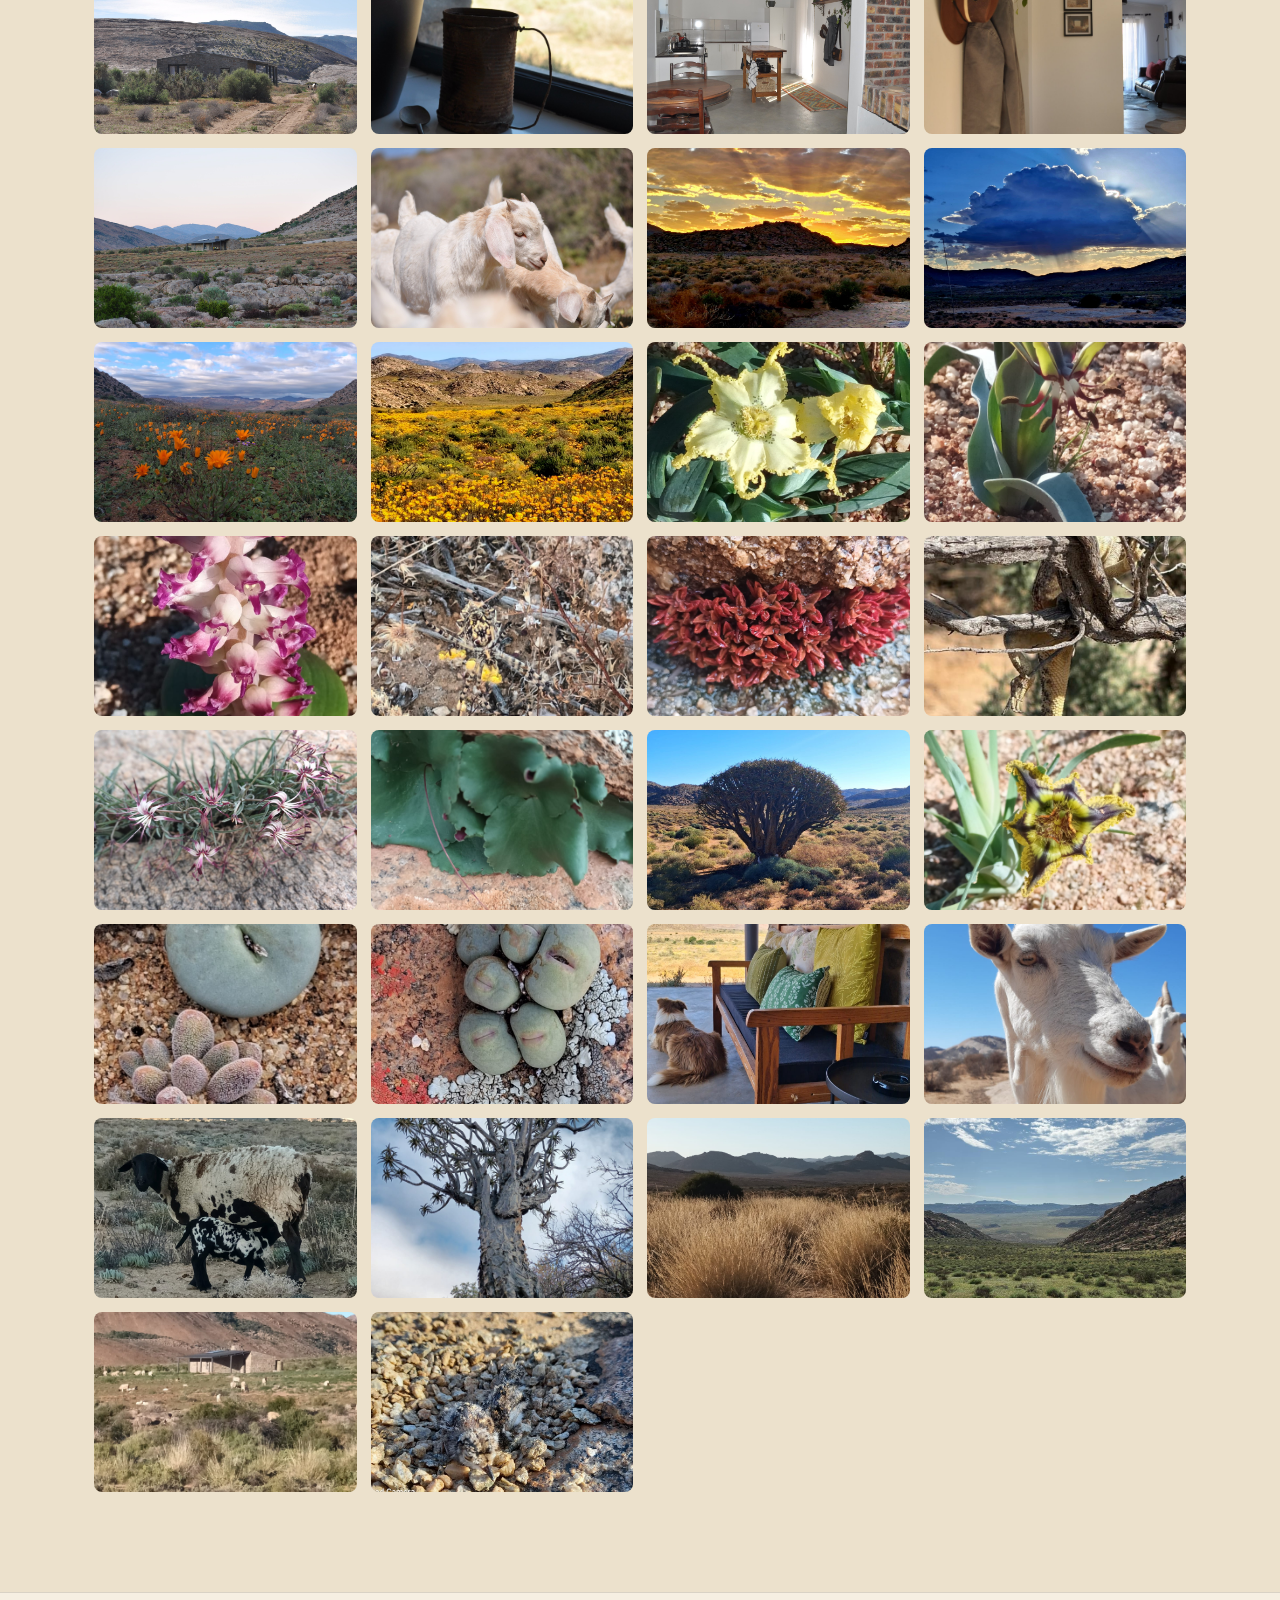
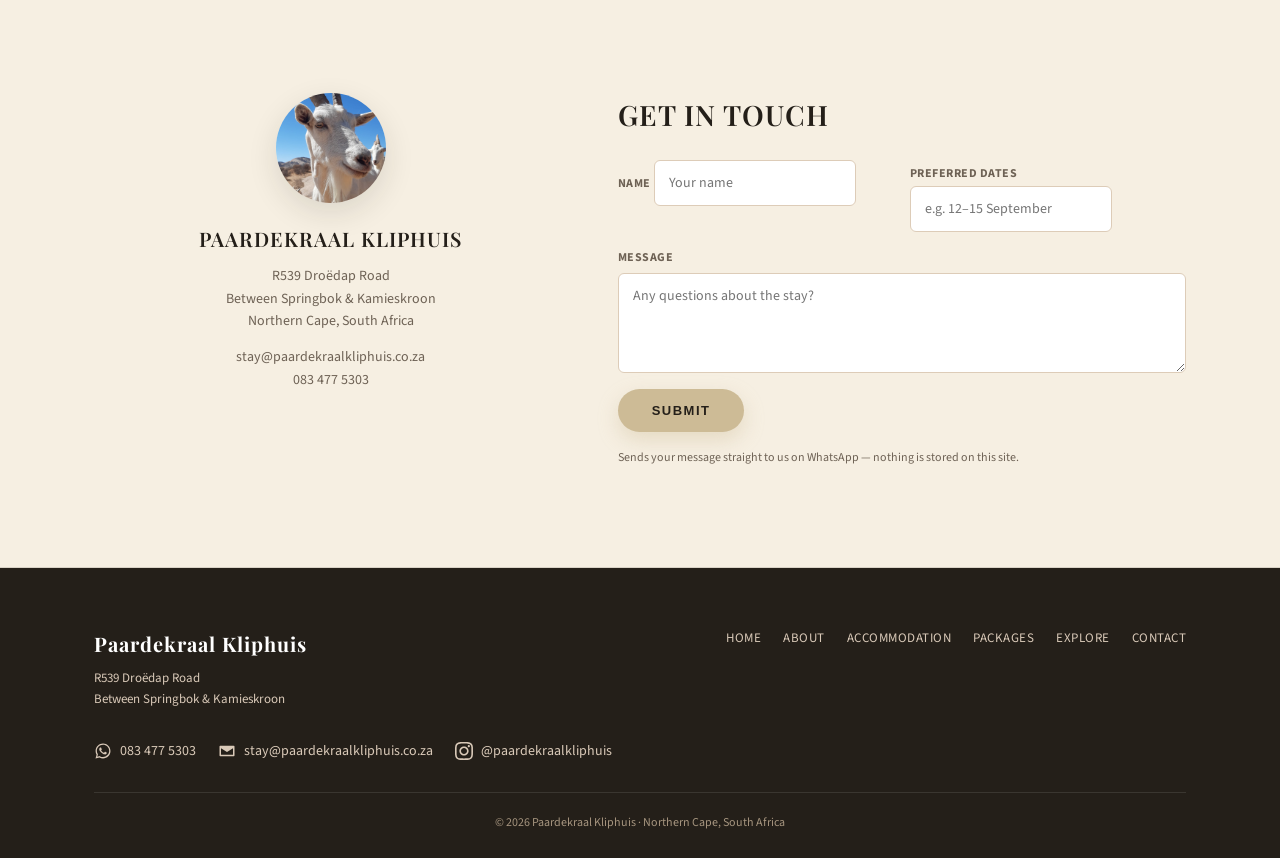
==== commit c15082bb: "Increase hero photo height on home and Explore, keep side whitespace unchanged" ====
--- a/index.html
+++ b/index.html
@@ -62,7 +62,7 @@
 
   /* HERO */
   .hero-wrap{padding:0 104px;}
-  .hero-img{width:100%;height:38vh;min-height:260px;object-fit:cover;display:block;border-radius:8px;}
+  .hero-img{width:100%;height:52vh;min-height:340px;object-fit:cover;display:block;border-radius:8px;}
   .hero-text{text-align:center;padding:90px 0 70px;}
   .hero-text h1{font-size:clamp(26px, 7vw, 38px);line-height:1.25;max-width:760px;margin:0 auto 18px;text-transform:uppercase;letter-spacing:1px;}
   .hero-text p{max-width:520px;margin:0 auto 34px;color:var(--brown-soft);font-size:16px;}
@@ -202,7 +202,7 @@
     section{padding:56px 0;}
     header.nav{padding:14px 42px;}
     .hero-wrap{padding:0 42px;}
-    .hero-img{height:26vh;min-height:180px;}
+    .hero-img{height:36vh;min-height:230px;}
     .hero-text{padding:56px 0 44px;}
     .hero-text p{padding:0 6px;}
     .split-text{padding:36px 22px;}
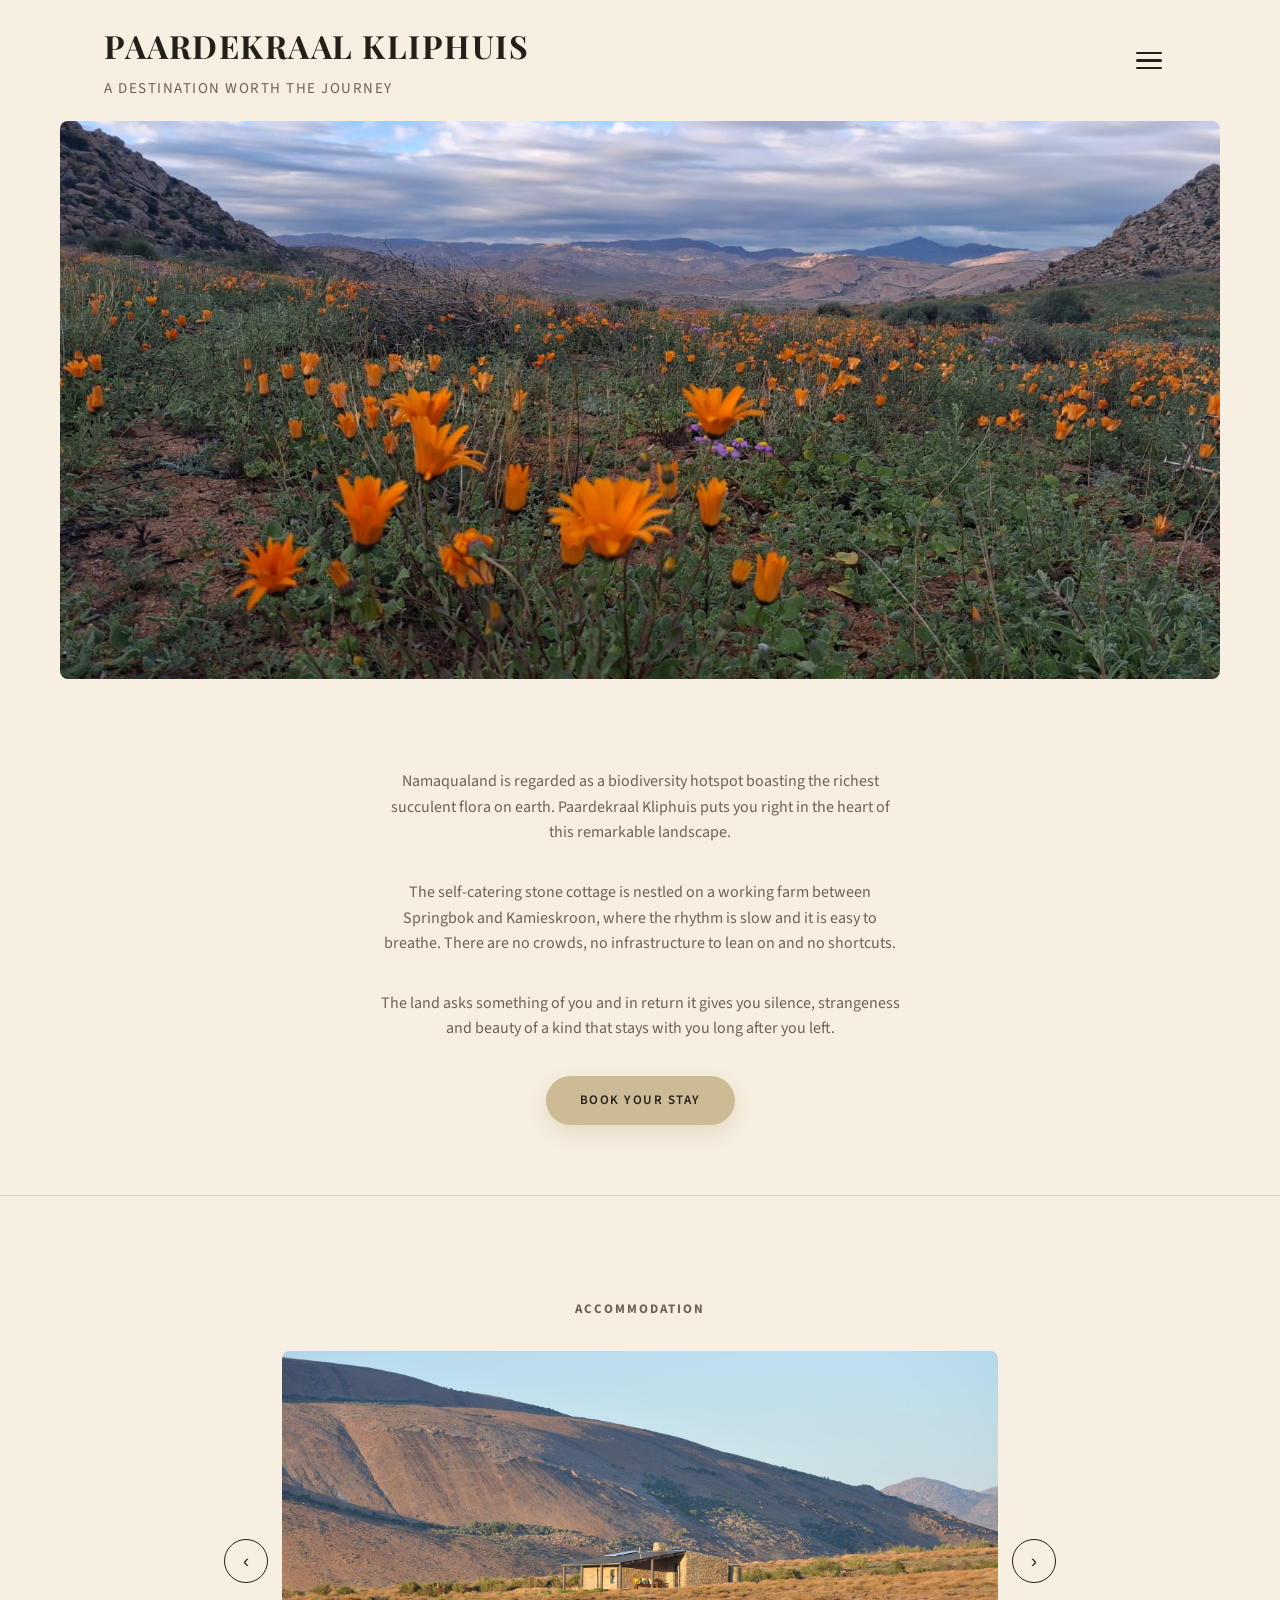
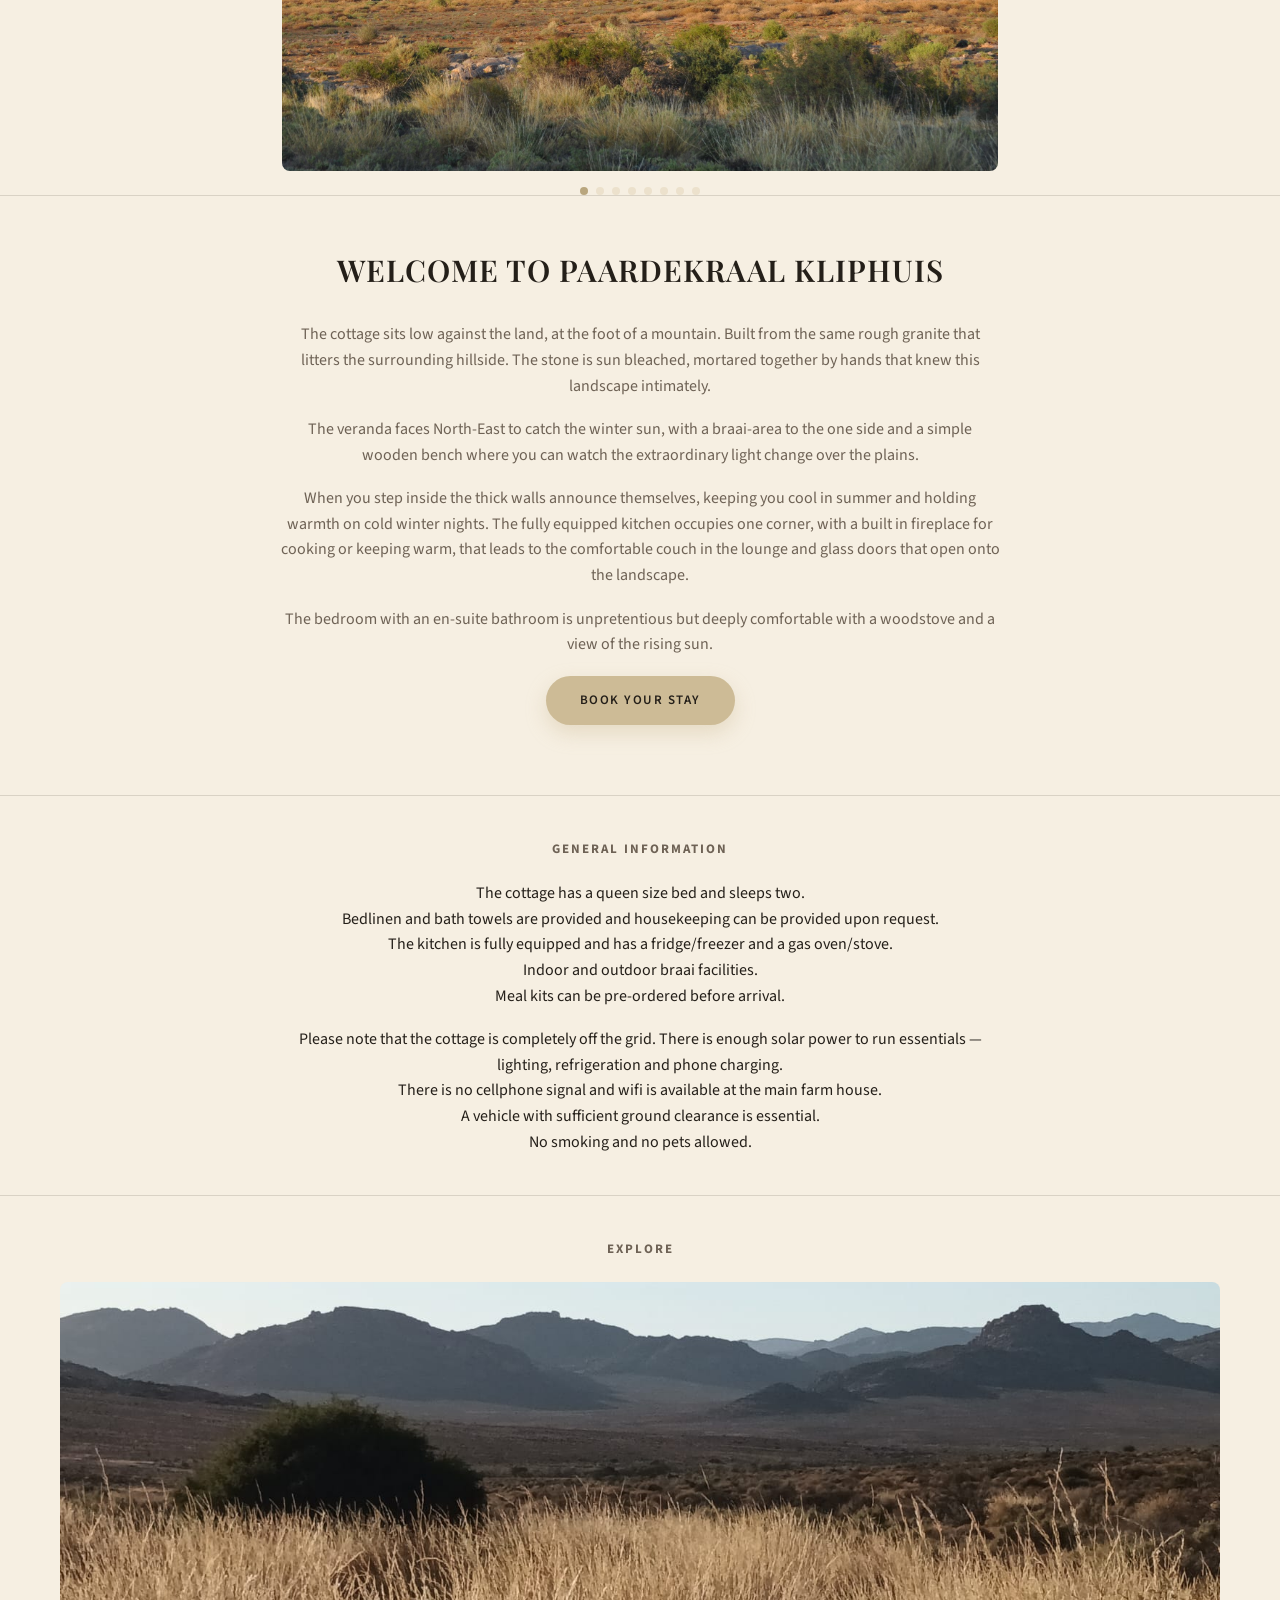
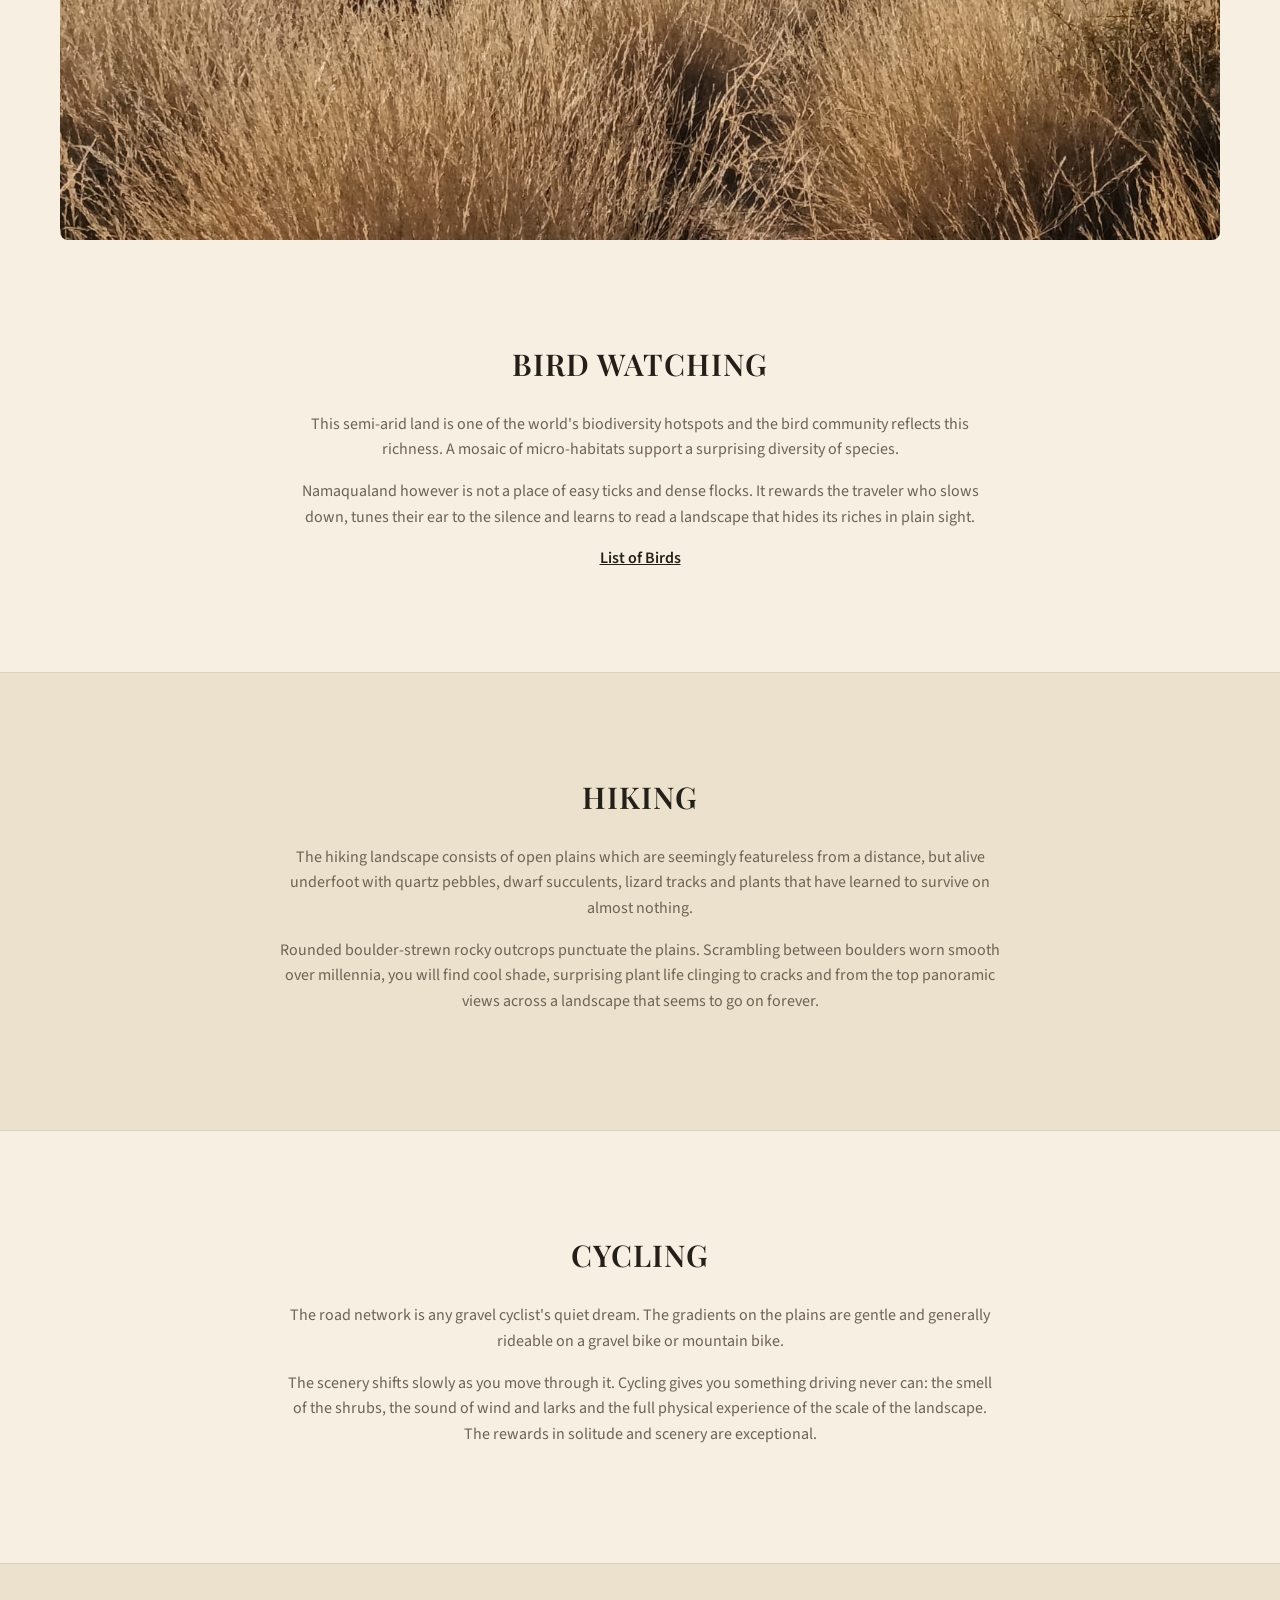
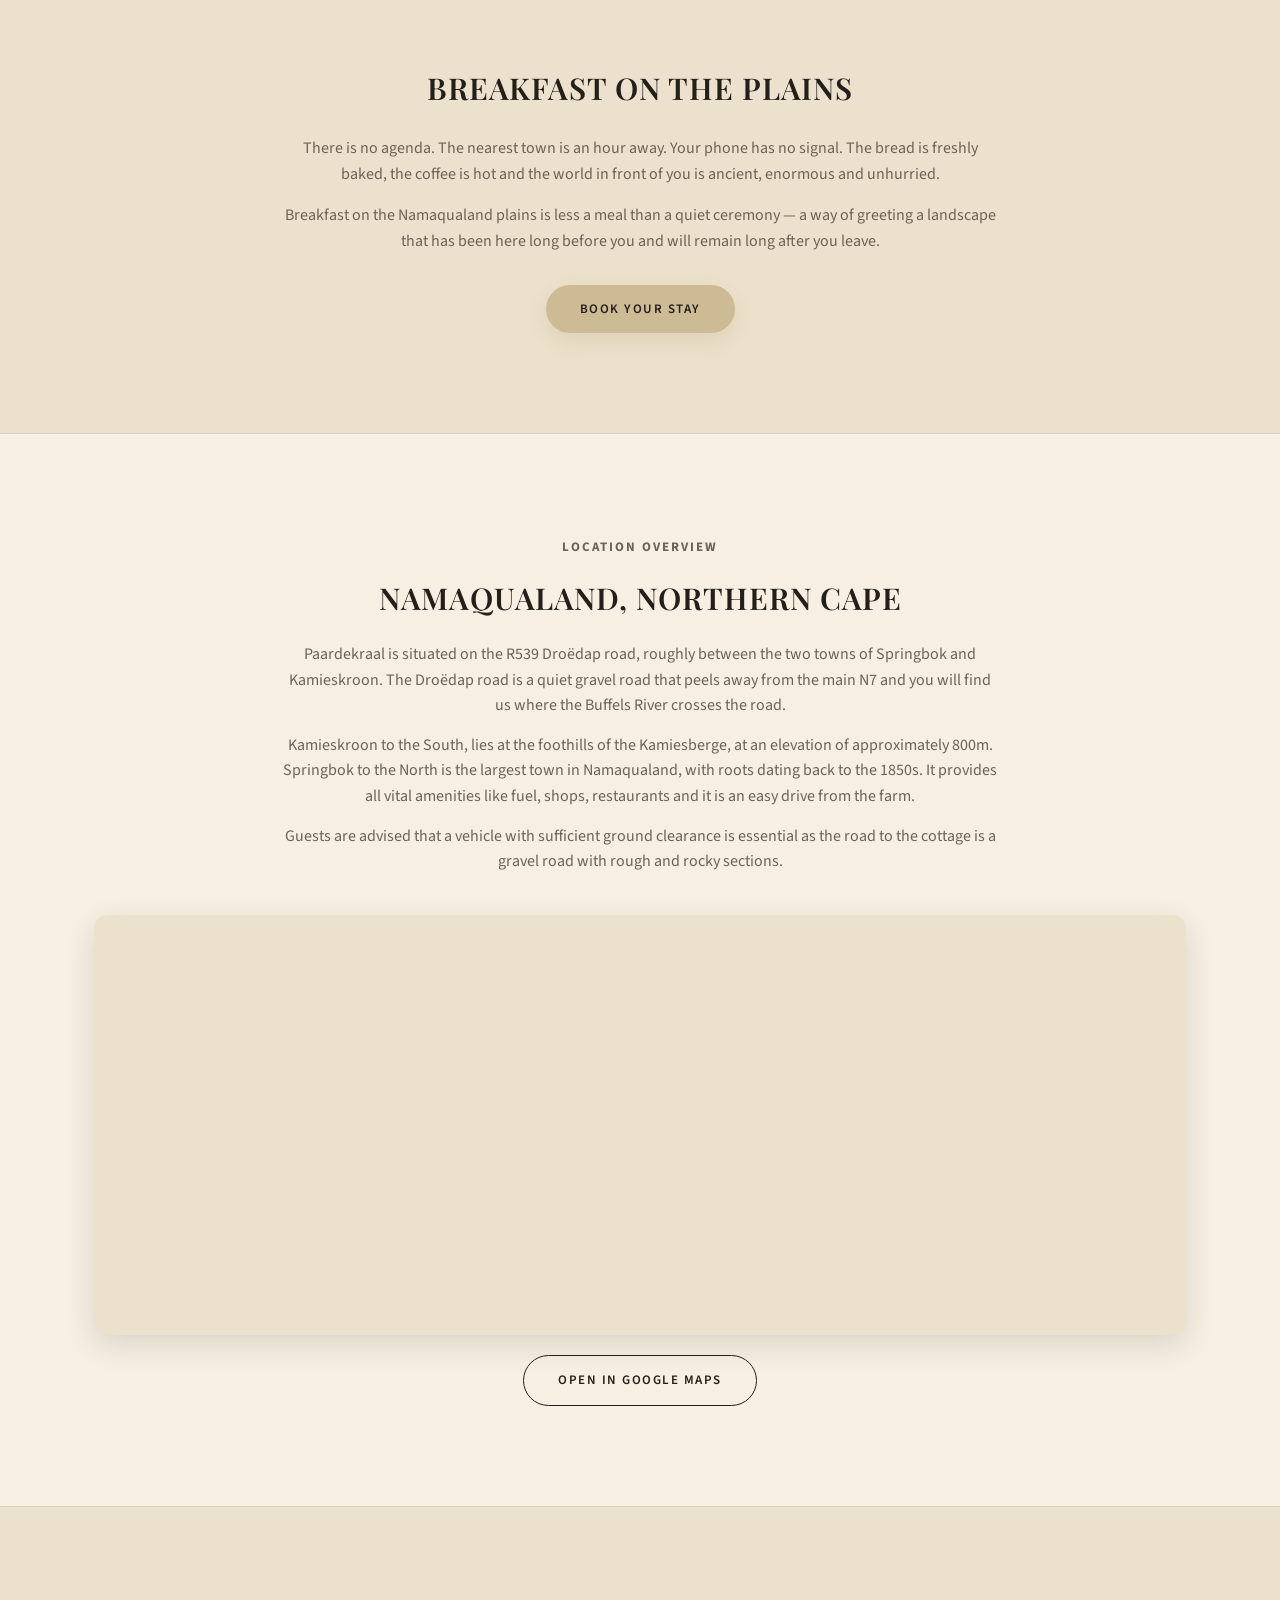
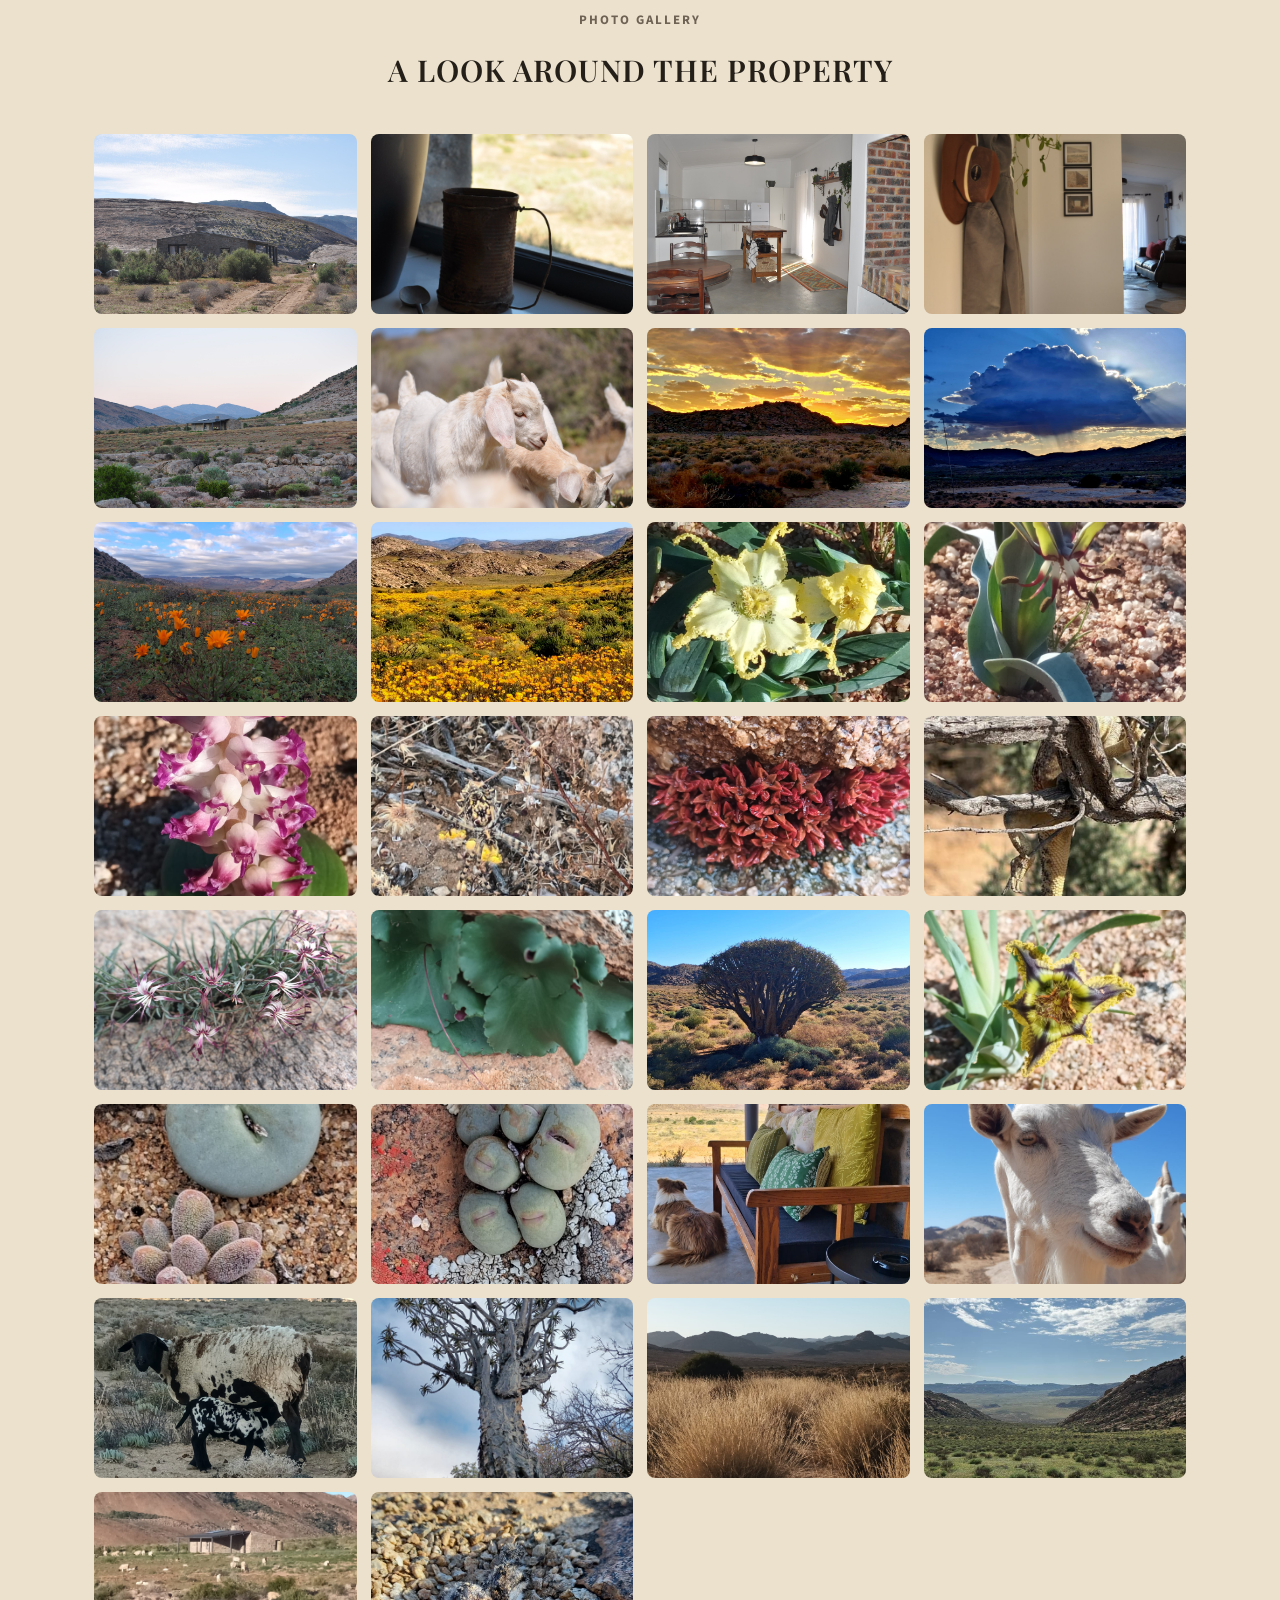
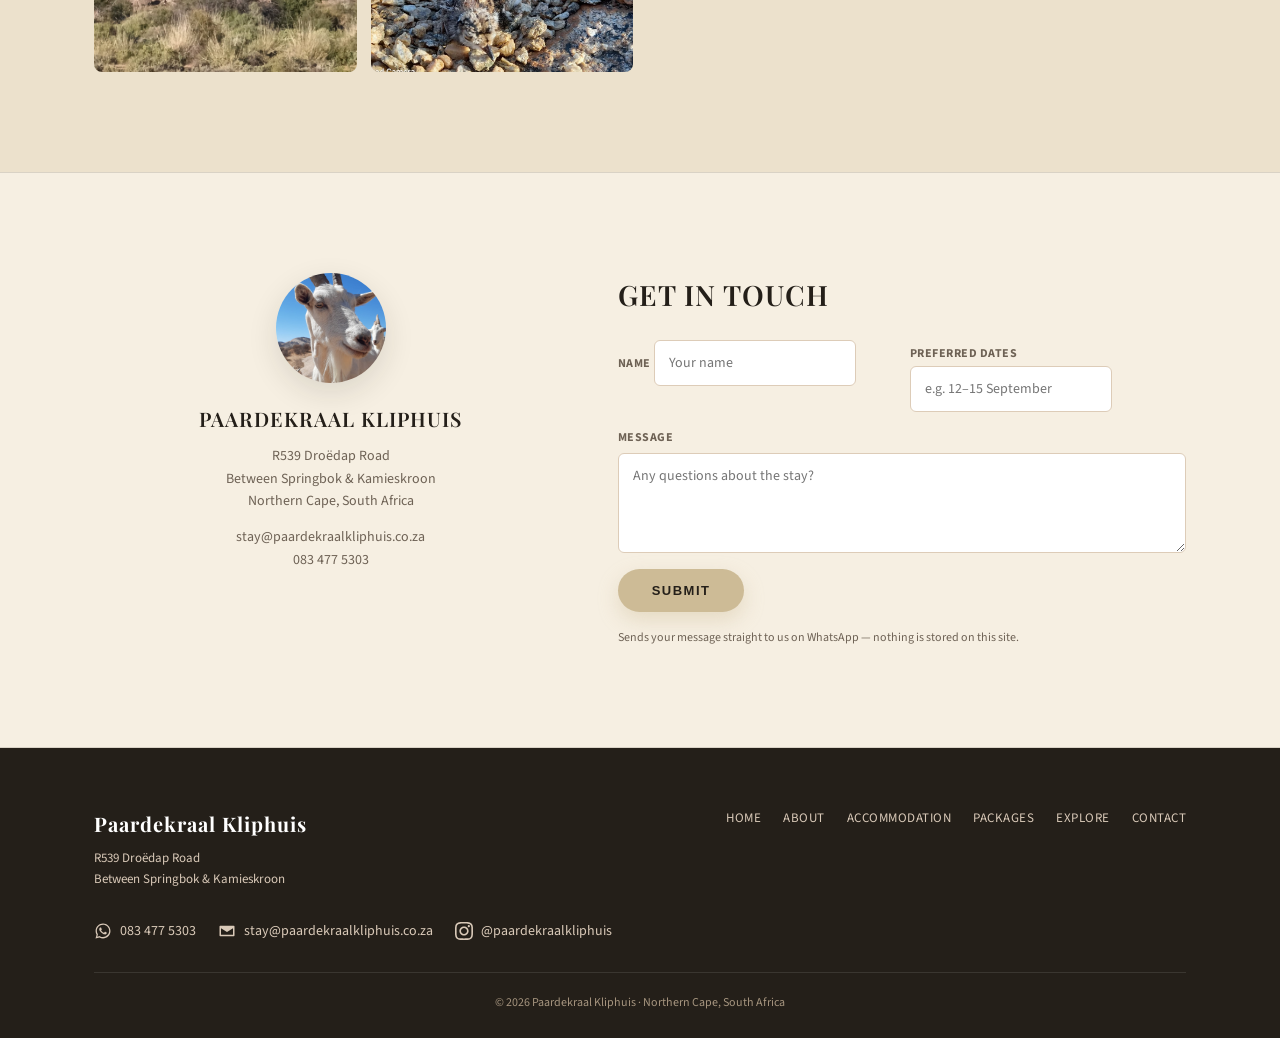
==== commit f3c673f0: "Reduce side whitespace and increase hero photo height further" ====
--- a/index.html
+++ b/index.html
@@ -61,8 +61,8 @@
   .tagline{font-size:clamp(10px, 2.6vw, 15px);letter-spacing:1.5px;text-transform:uppercase;color:var(--brown-soft);margin-top:6px;}
 
   /* HERO */
-  .hero-wrap{padding:0 104px;}
-  .hero-img{width:100%;height:52vh;min-height:340px;object-fit:cover;display:block;border-radius:8px;}
+  .hero-wrap{padding:0 60px;}
+  .hero-img{width:100%;height:62vh;min-height:400px;object-fit:cover;display:block;border-radius:8px;}
   .hero-text{text-align:center;padding:90px 0 70px;}
   .hero-text h1{font-size:clamp(26px, 7vw, 38px);line-height:1.25;max-width:760px;margin:0 auto 18px;text-transform:uppercase;letter-spacing:1px;}
   .hero-text p{max-width:520px;margin:0 auto 34px;color:var(--brown-soft);font-size:16px;}
@@ -201,8 +201,8 @@
     .container{padding:0 18px;}
     section{padding:56px 0;}
     header.nav{padding:14px 42px;}
-    .hero-wrap{padding:0 42px;}
-    .hero-img{height:36vh;min-height:230px;}
+    .hero-wrap{padding:0 20px;}
+    .hero-img{height:46vh;min-height:280px;}
     .hero-text{padding:56px 0 44px;}
     .hero-text p{padding:0 6px;}
     .split-text{padding:36px 22px;}
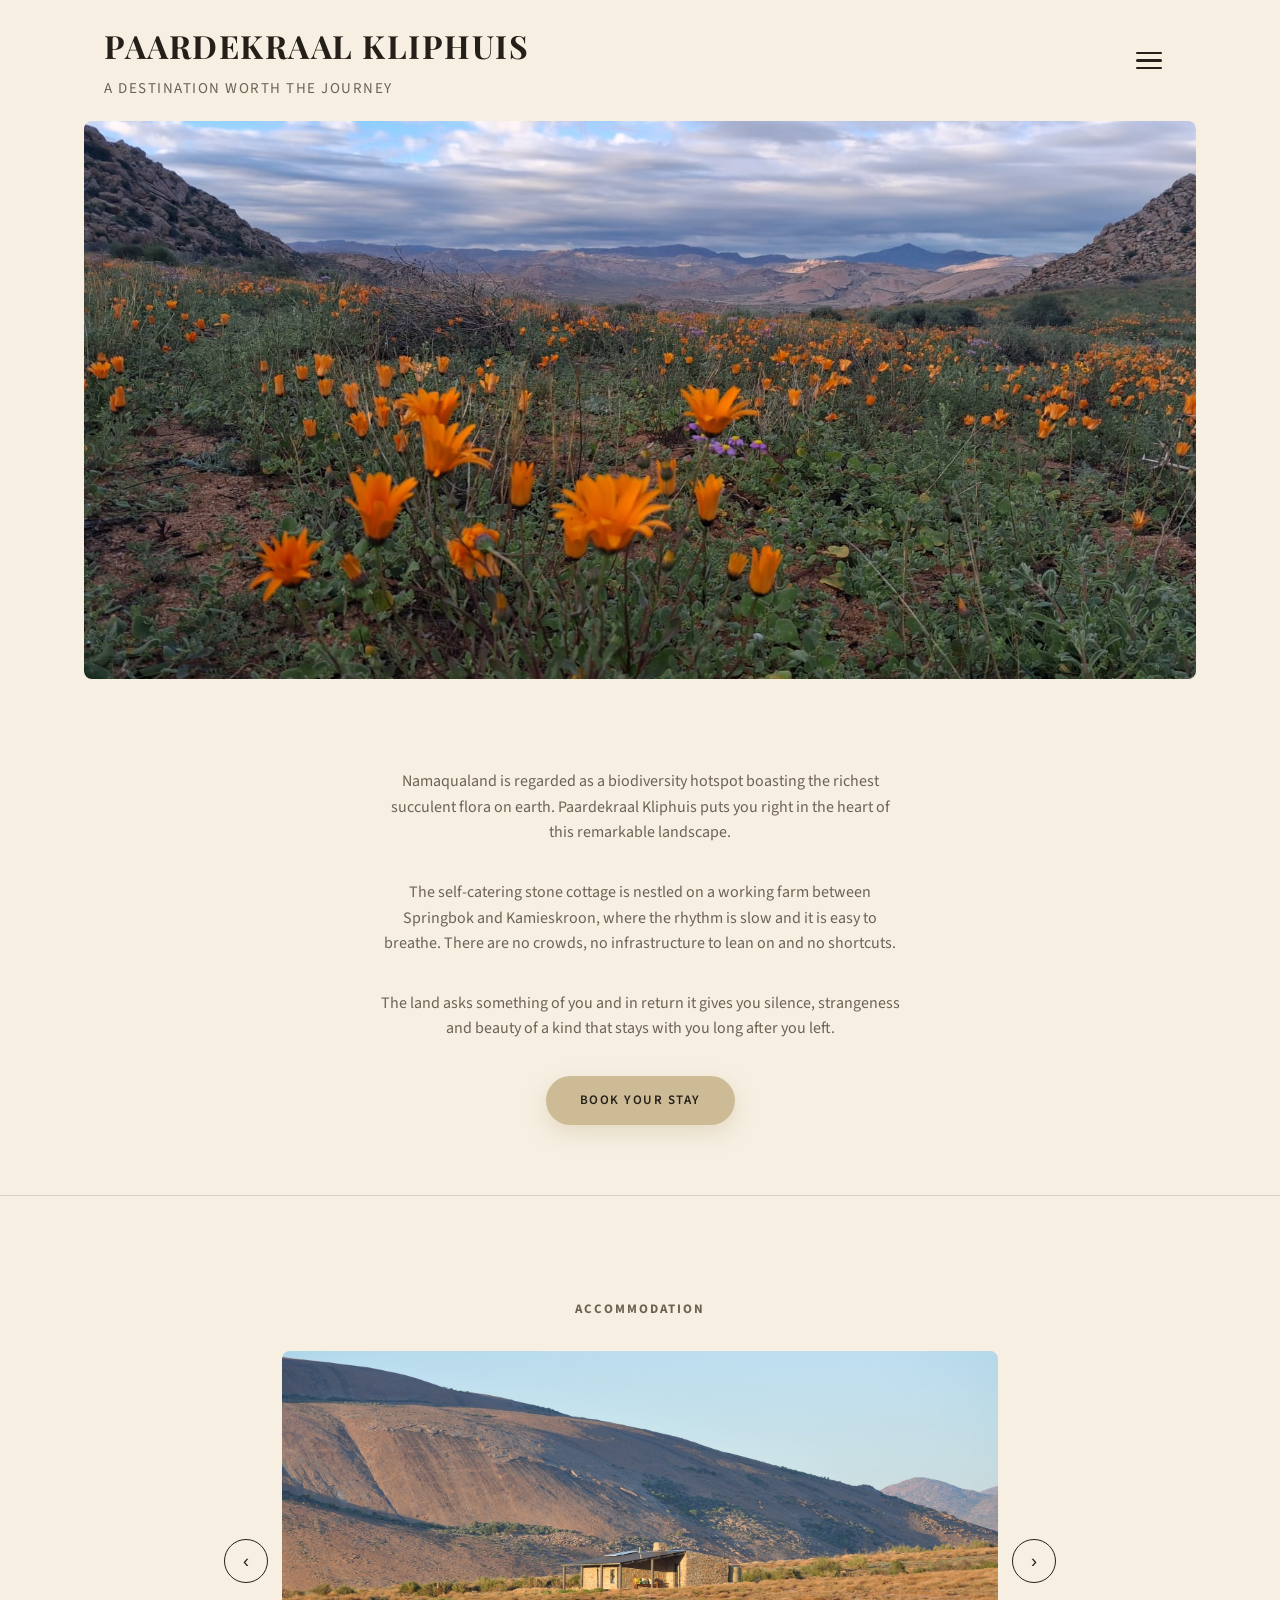
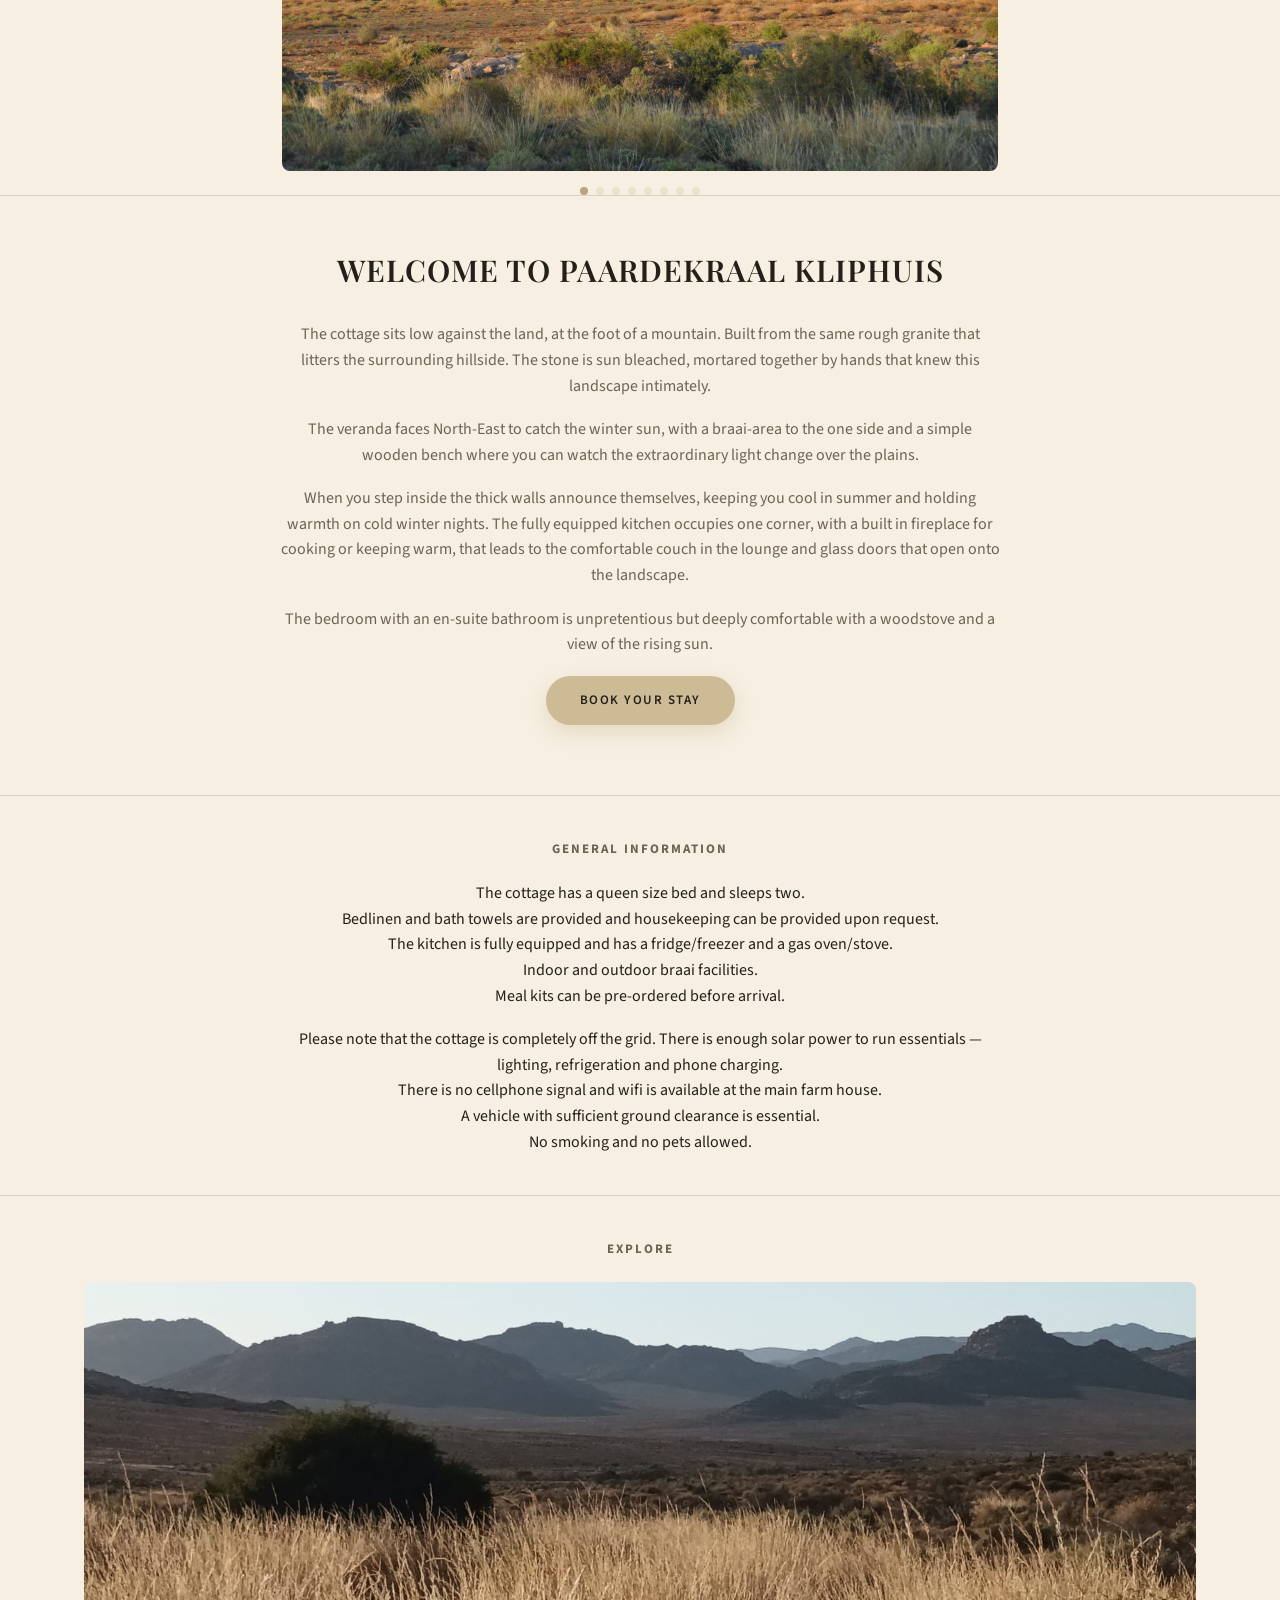
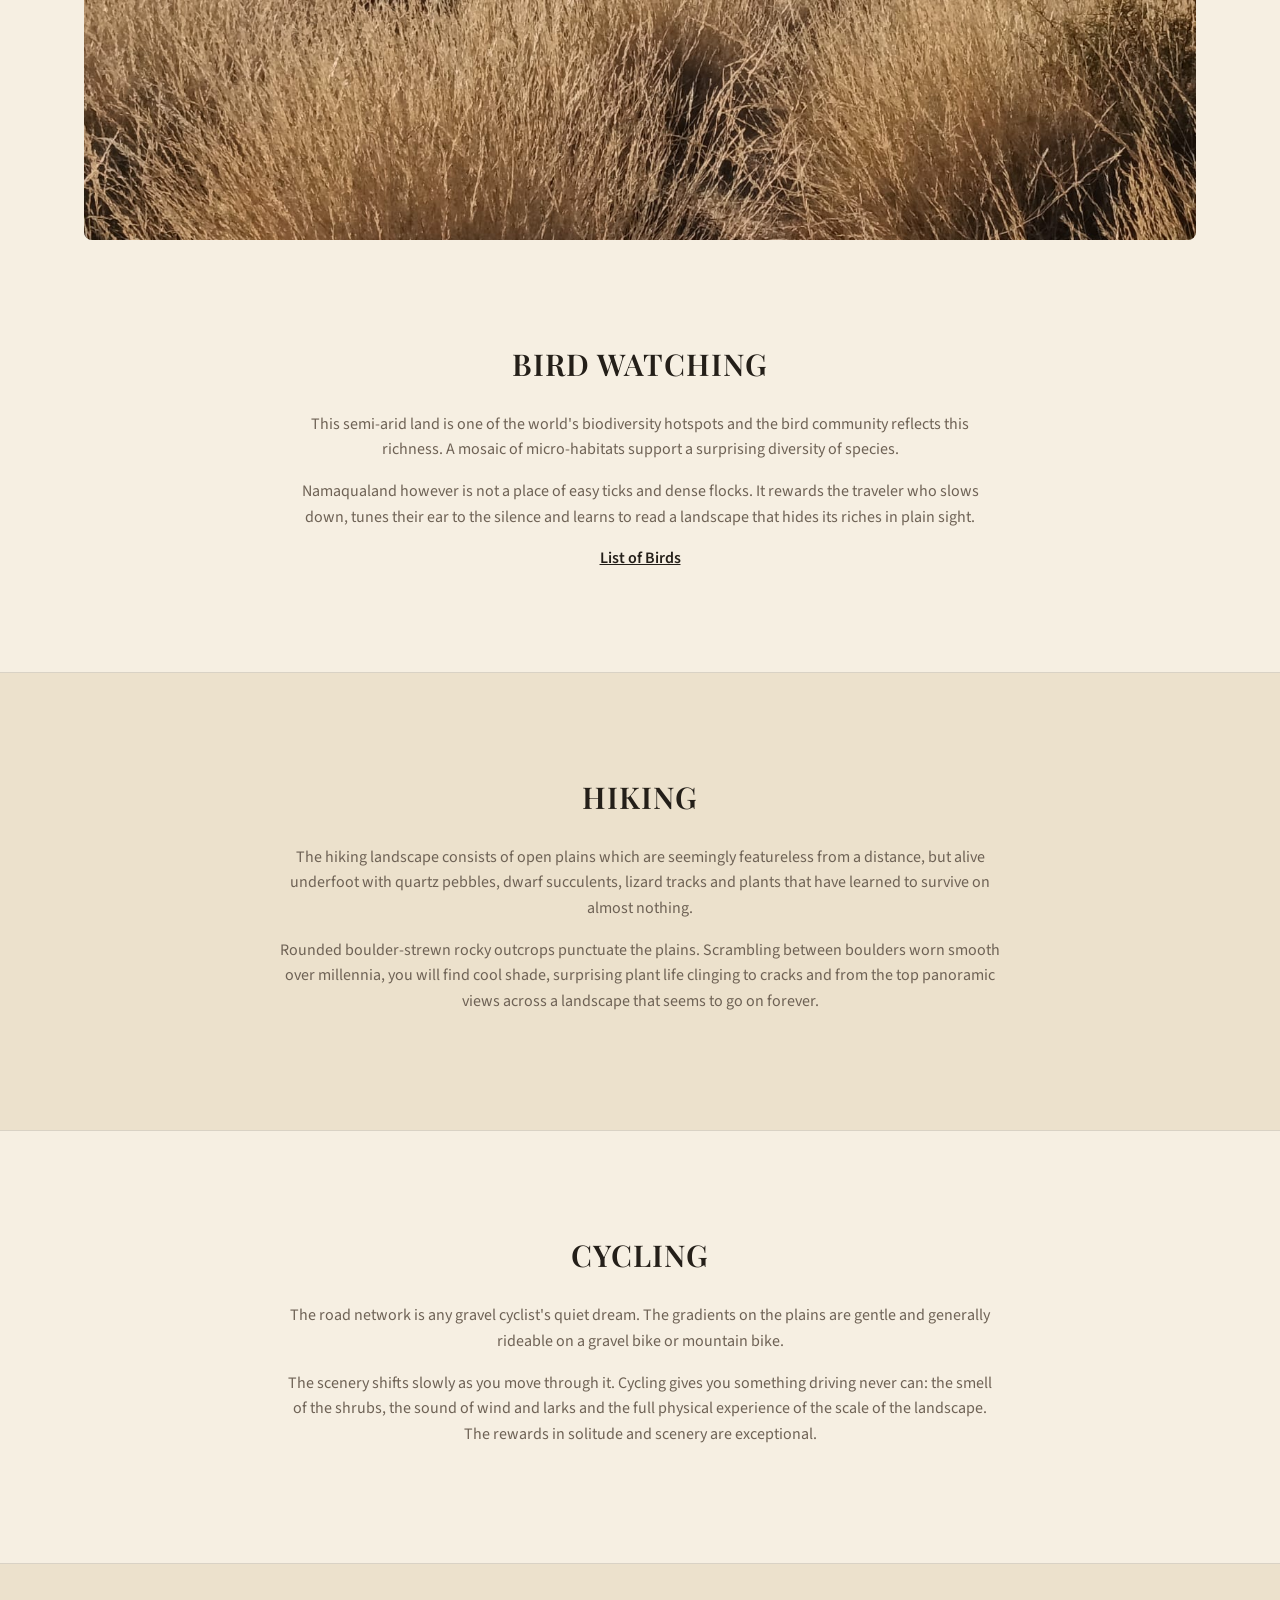
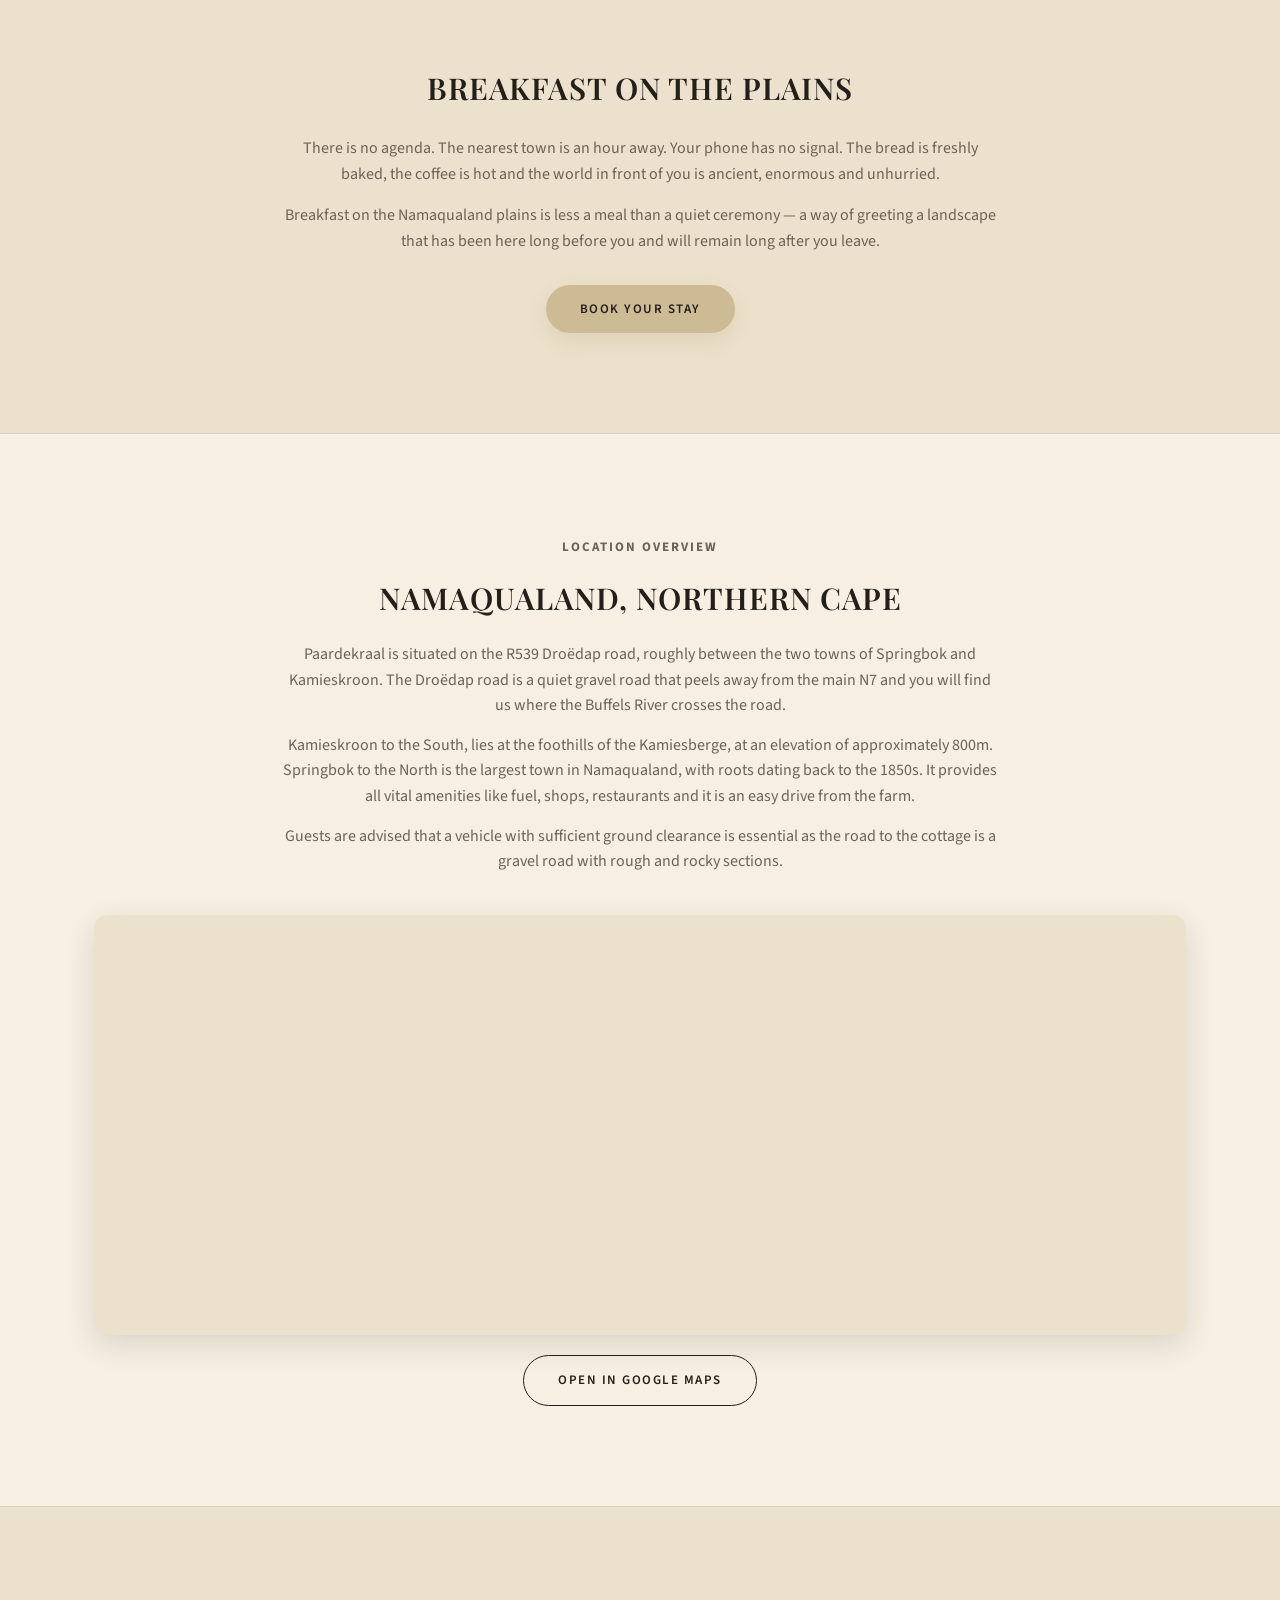
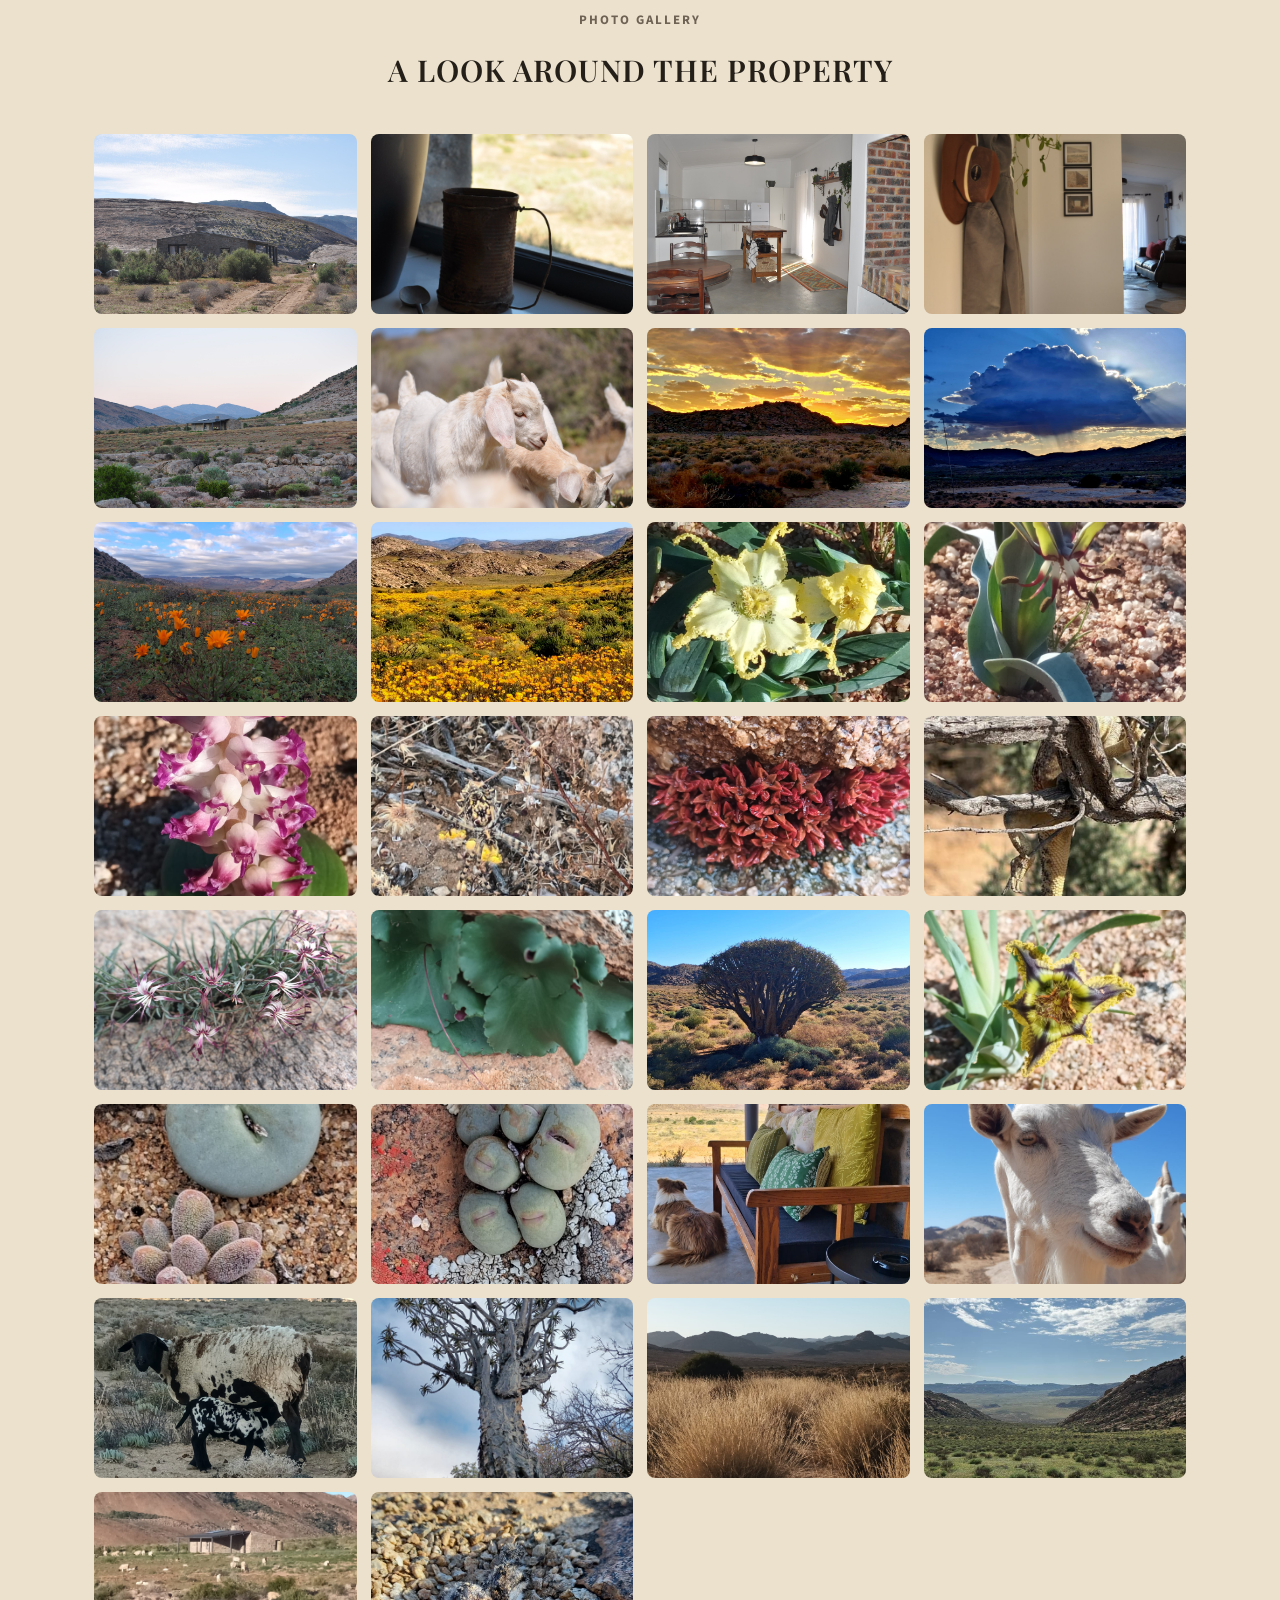
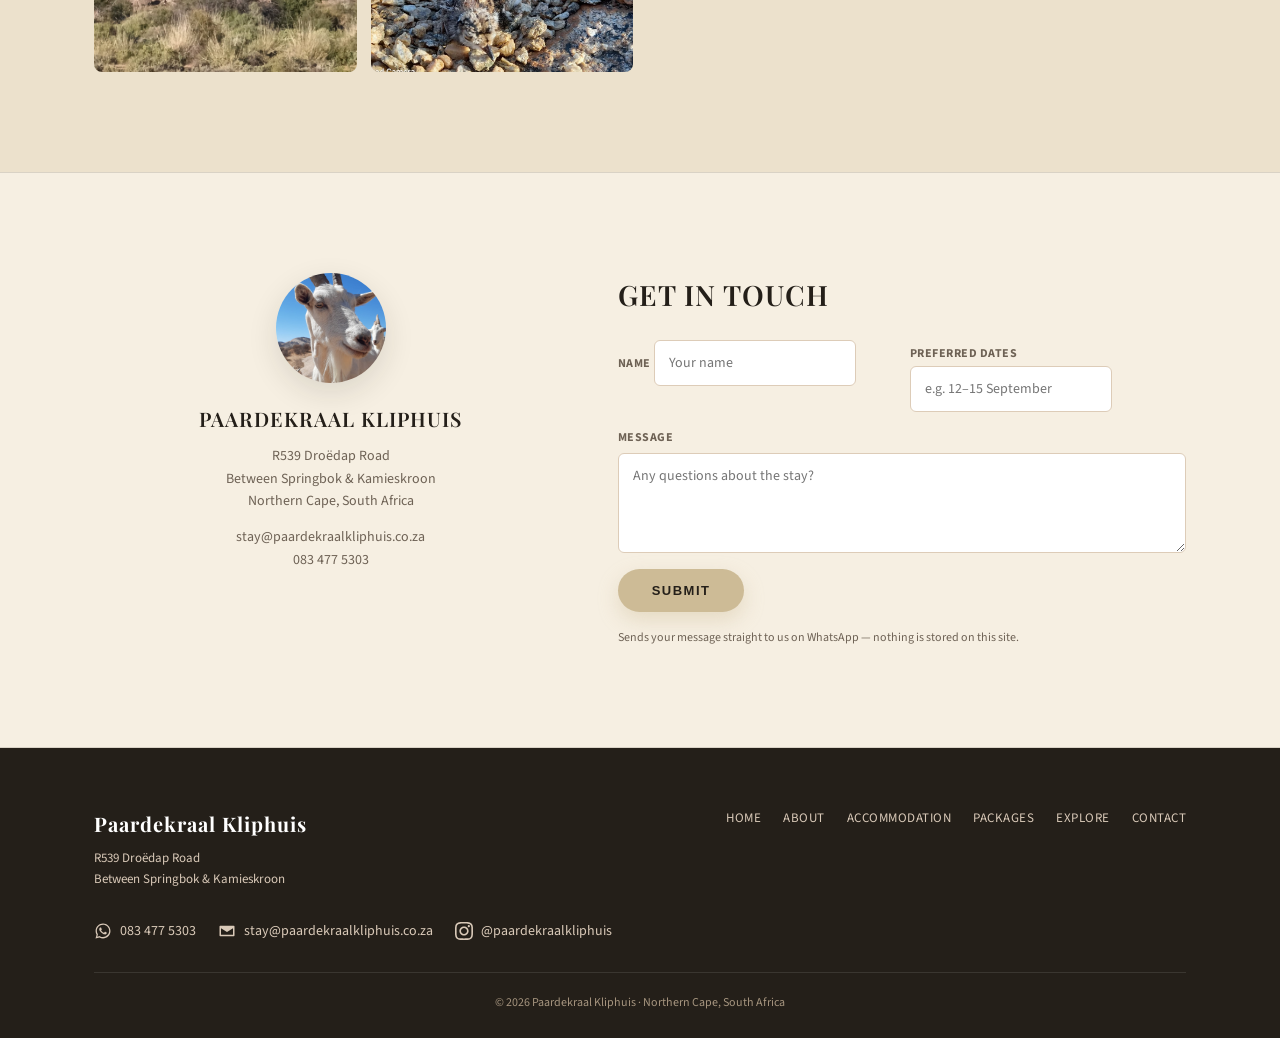
==== commit 01cf69ba: "Add back more side whitespace on hero photos, keep height as-is" ====
--- a/index.html
+++ b/index.html
@@ -61,7 +61,7 @@
   .tagline{font-size:clamp(10px, 2.6vw, 15px);letter-spacing:1.5px;text-transform:uppercase;color:var(--brown-soft);margin-top:6px;}
 
   /* HERO */
-  .hero-wrap{padding:0 60px;}
+  .hero-wrap{padding:0 84px;}
   .hero-img{width:100%;height:62vh;min-height:400px;object-fit:cover;display:block;border-radius:8px;}
   .hero-text{text-align:center;padding:90px 0 70px;}
   .hero-text h1{font-size:clamp(26px, 7vw, 38px);line-height:1.25;max-width:760px;margin:0 auto 18px;text-transform:uppercase;letter-spacing:1px;}
@@ -201,7 +201,7 @@
     .container{padding:0 18px;}
     section{padding:56px 0;}
     header.nav{padding:14px 42px;}
-    .hero-wrap{padding:0 20px;}
+    .hero-wrap{padding:0 32px;}
     .hero-img{height:46vh;min-height:280px;}
     .hero-text{padding:56px 0 44px;}
     .hero-text p{padding:0 6px;}
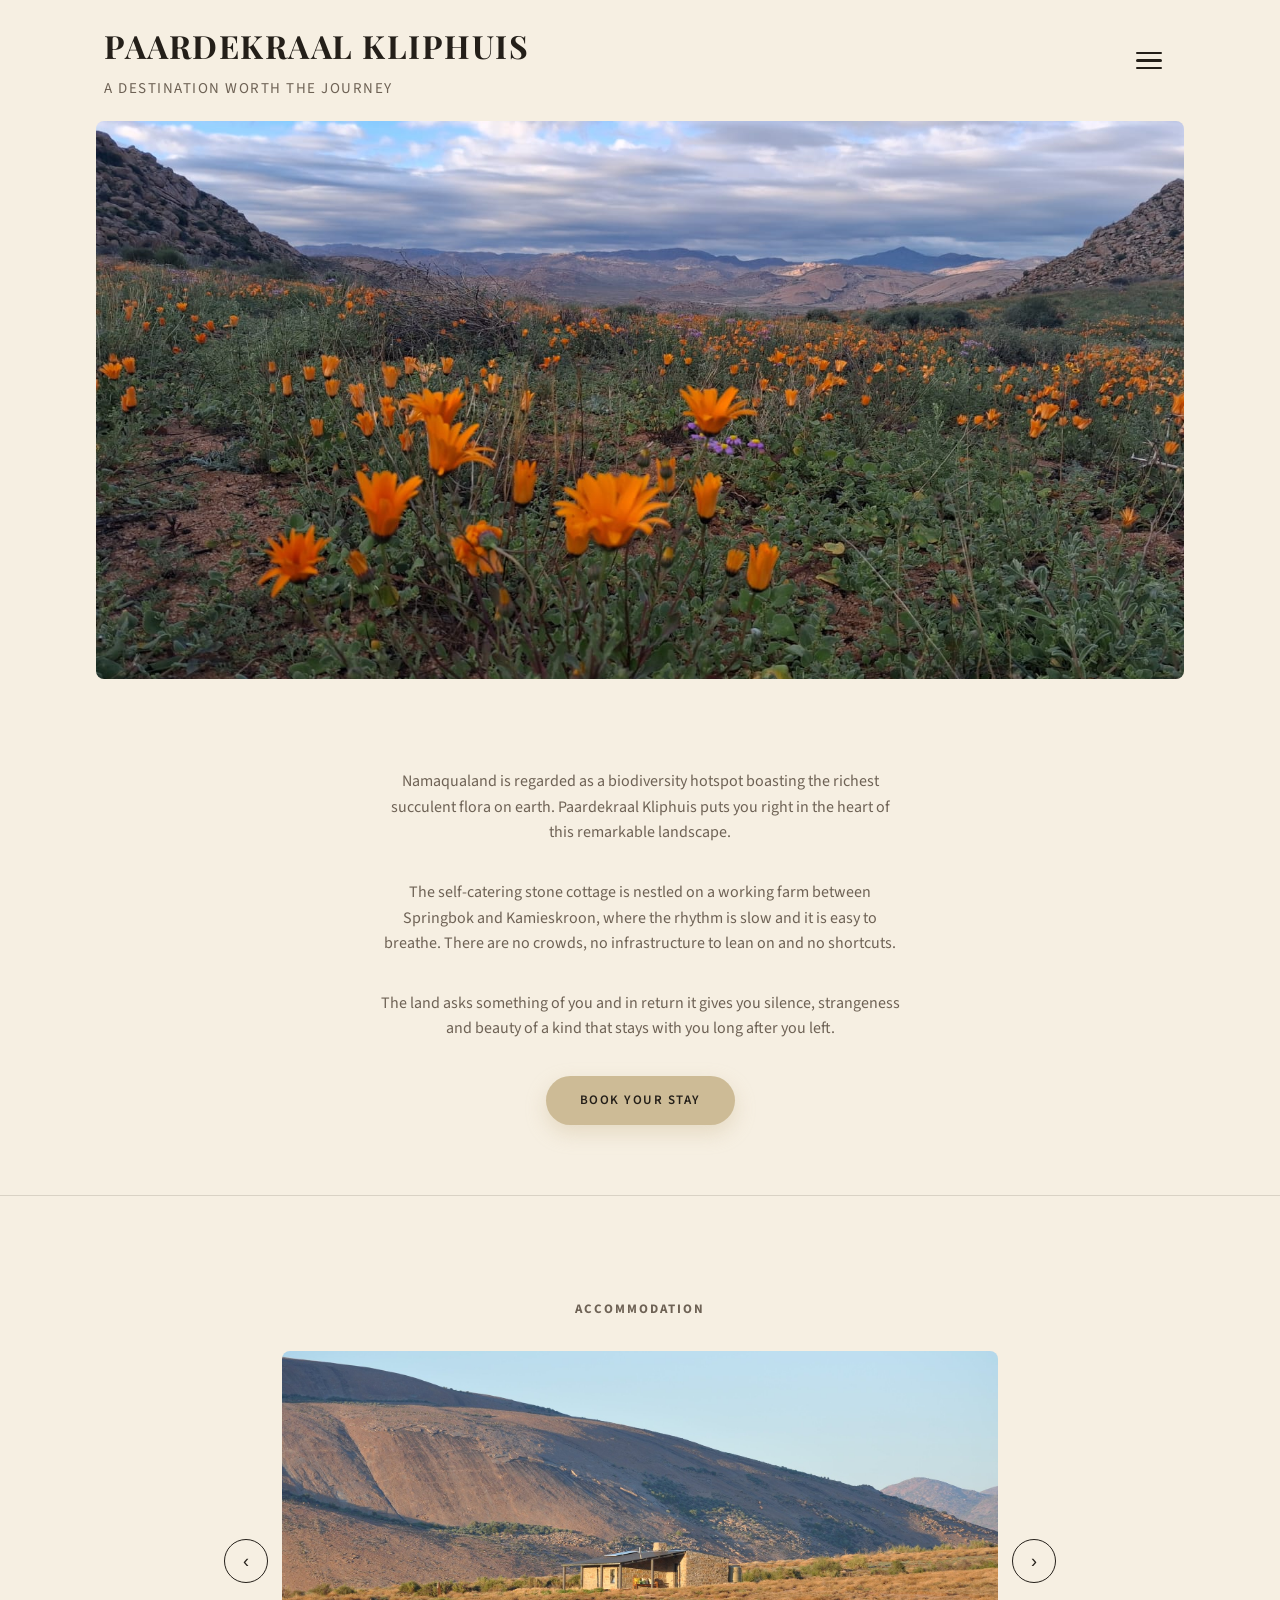
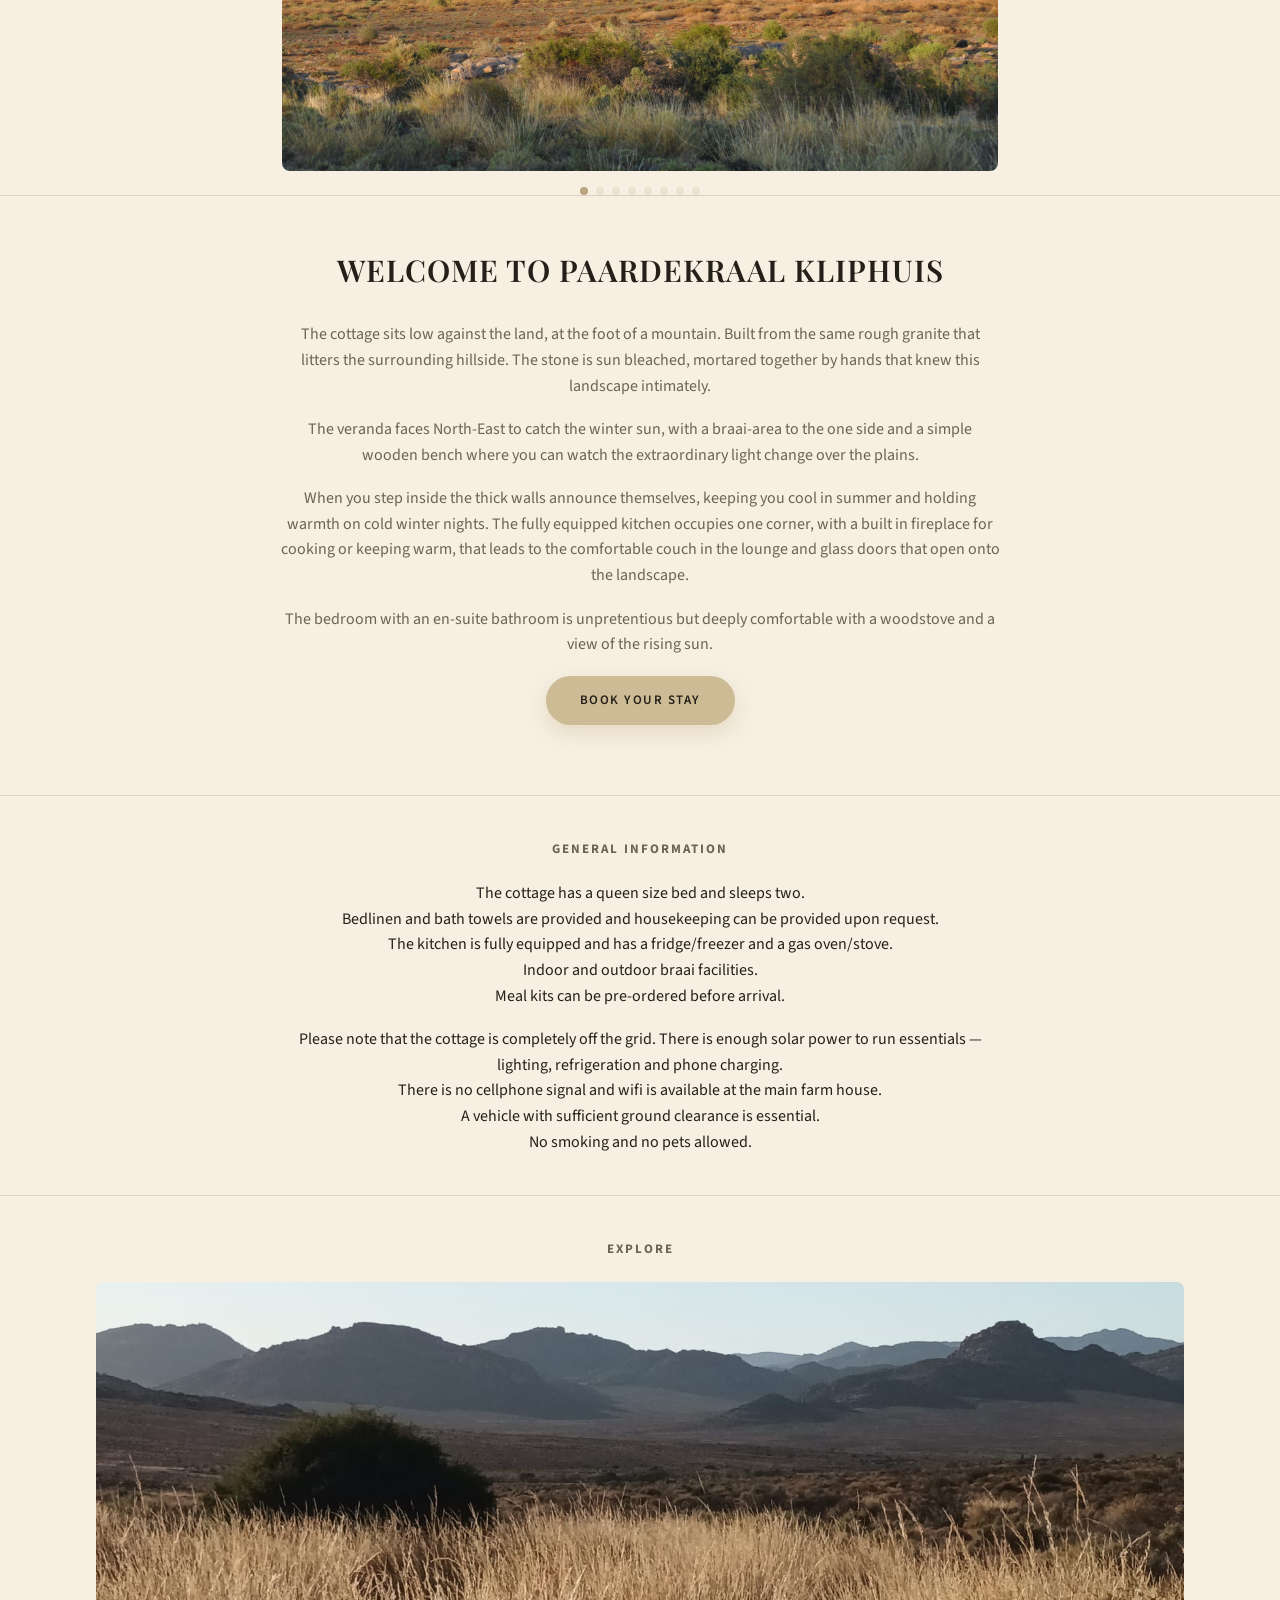
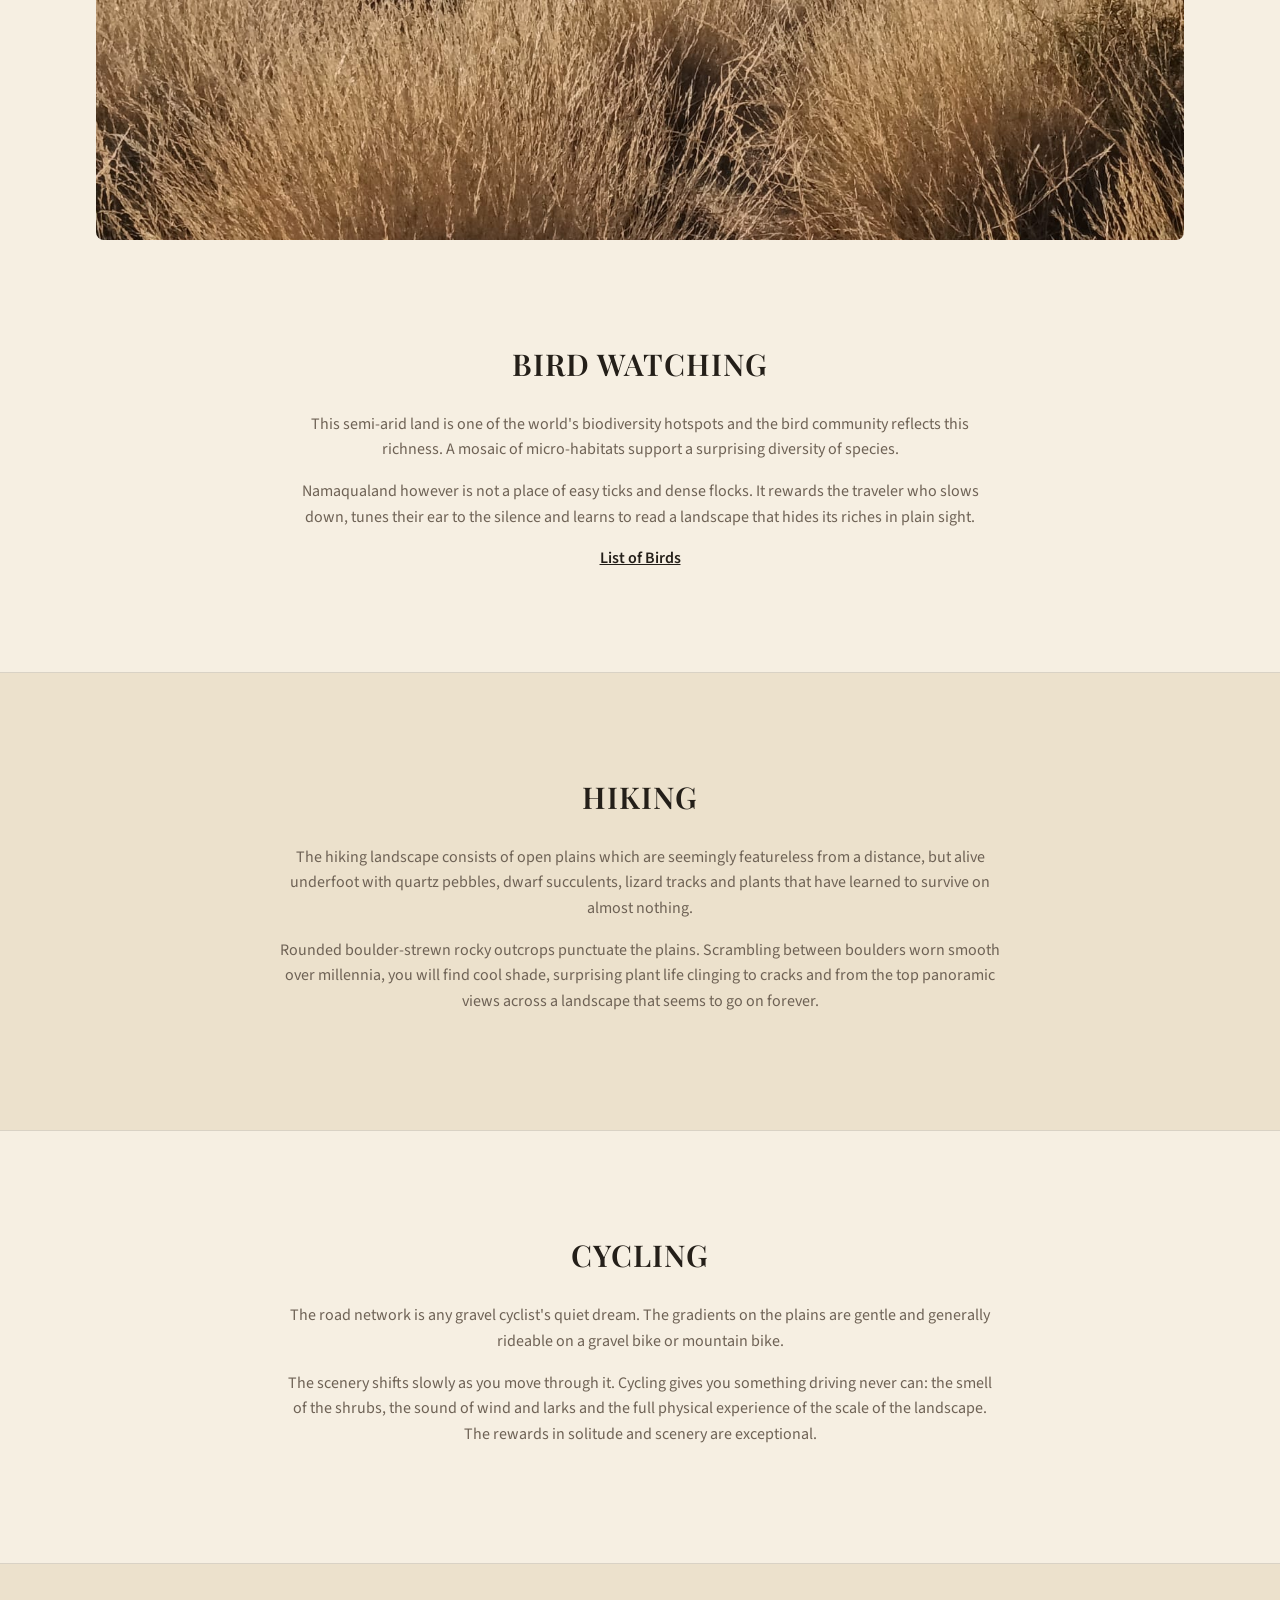
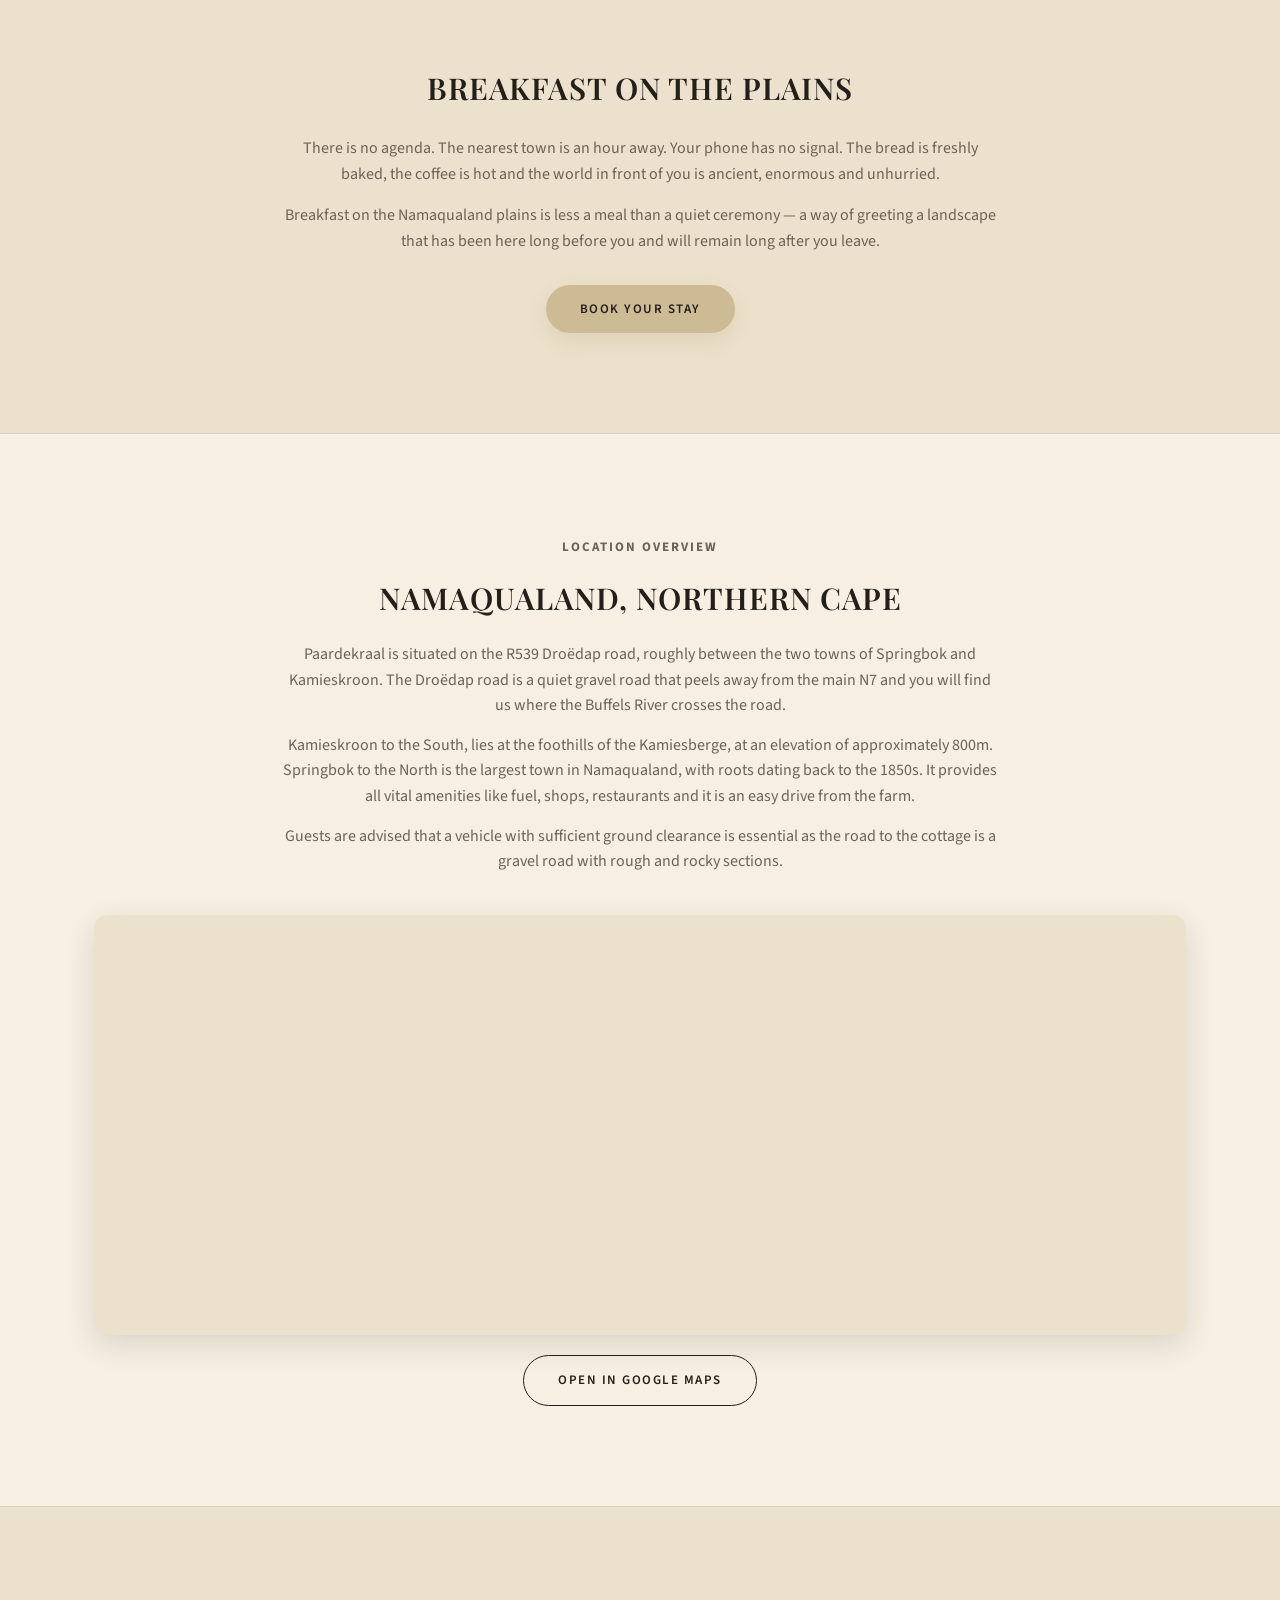
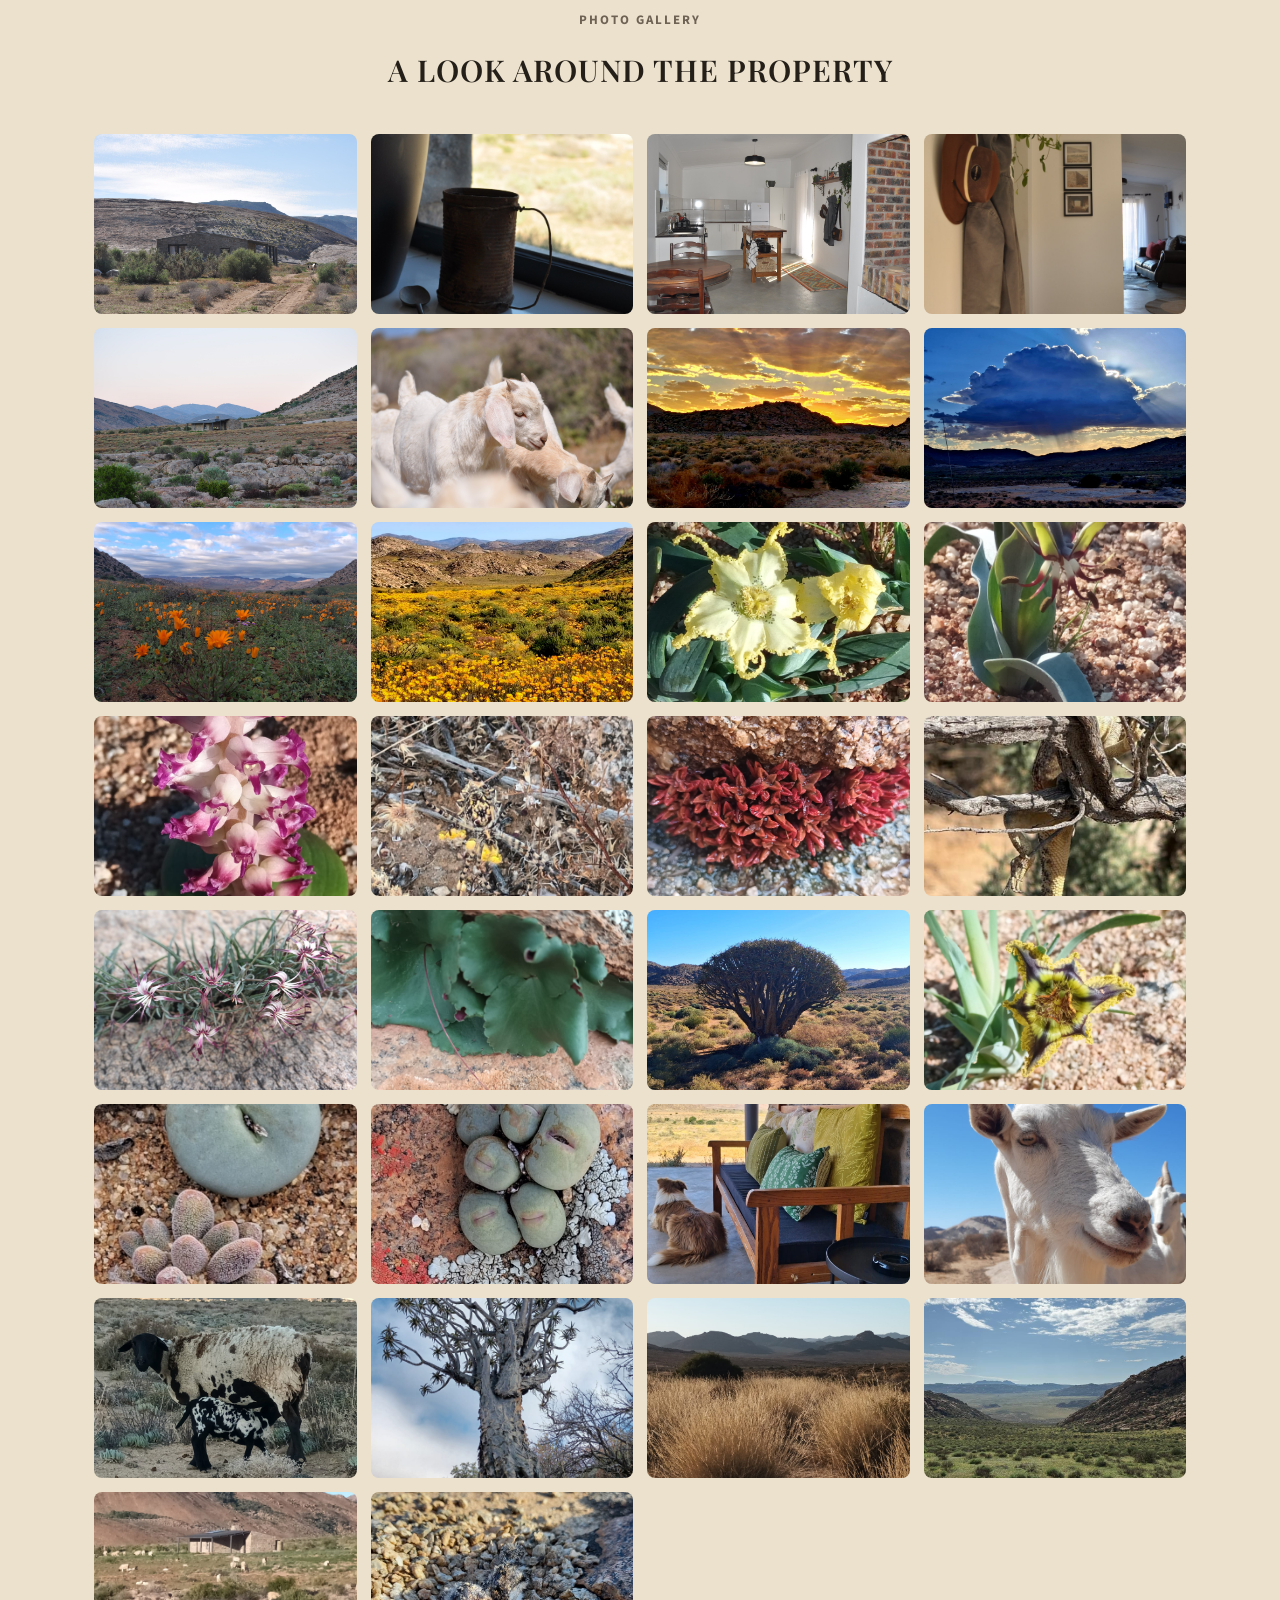
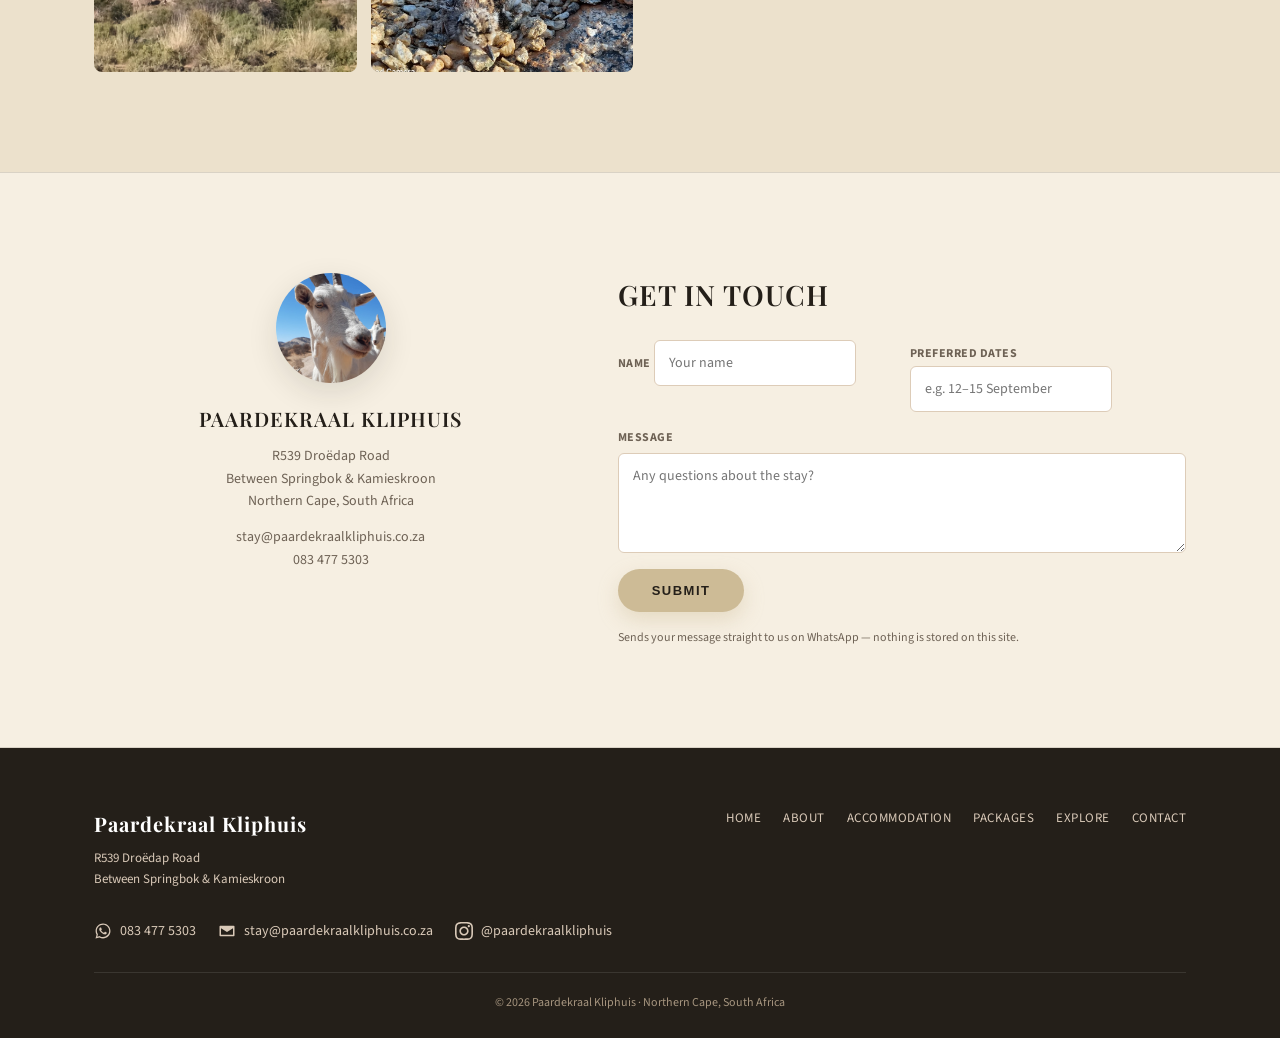
==== commit cf9fac75: "Small bump to hero side whitespace" ====
--- a/index.html
+++ b/index.html
@@ -61,7 +61,7 @@
   .tagline{font-size:clamp(10px, 2.6vw, 15px);letter-spacing:1.5px;text-transform:uppercase;color:var(--brown-soft);margin-top:6px;}
 
   /* HERO */
-  .hero-wrap{padding:0 84px;}
+  .hero-wrap{padding:0 96px;}
   .hero-img{width:100%;height:62vh;min-height:400px;object-fit:cover;display:block;border-radius:8px;}
   .hero-text{text-align:center;padding:90px 0 70px;}
   .hero-text h1{font-size:clamp(26px, 7vw, 38px);line-height:1.25;max-width:760px;margin:0 auto 18px;text-transform:uppercase;letter-spacing:1px;}
@@ -201,7 +201,7 @@
     .container{padding:0 18px;}
     section{padding:56px 0;}
     header.nav{padding:14px 42px;}
-    .hero-wrap{padding:0 32px;}
+    .hero-wrap{padding:0 38px;}
     .hero-img{height:46vh;min-height:280px;}
     .hero-text{padding:56px 0 44px;}
     .hero-text p{padding:0 6px;}
